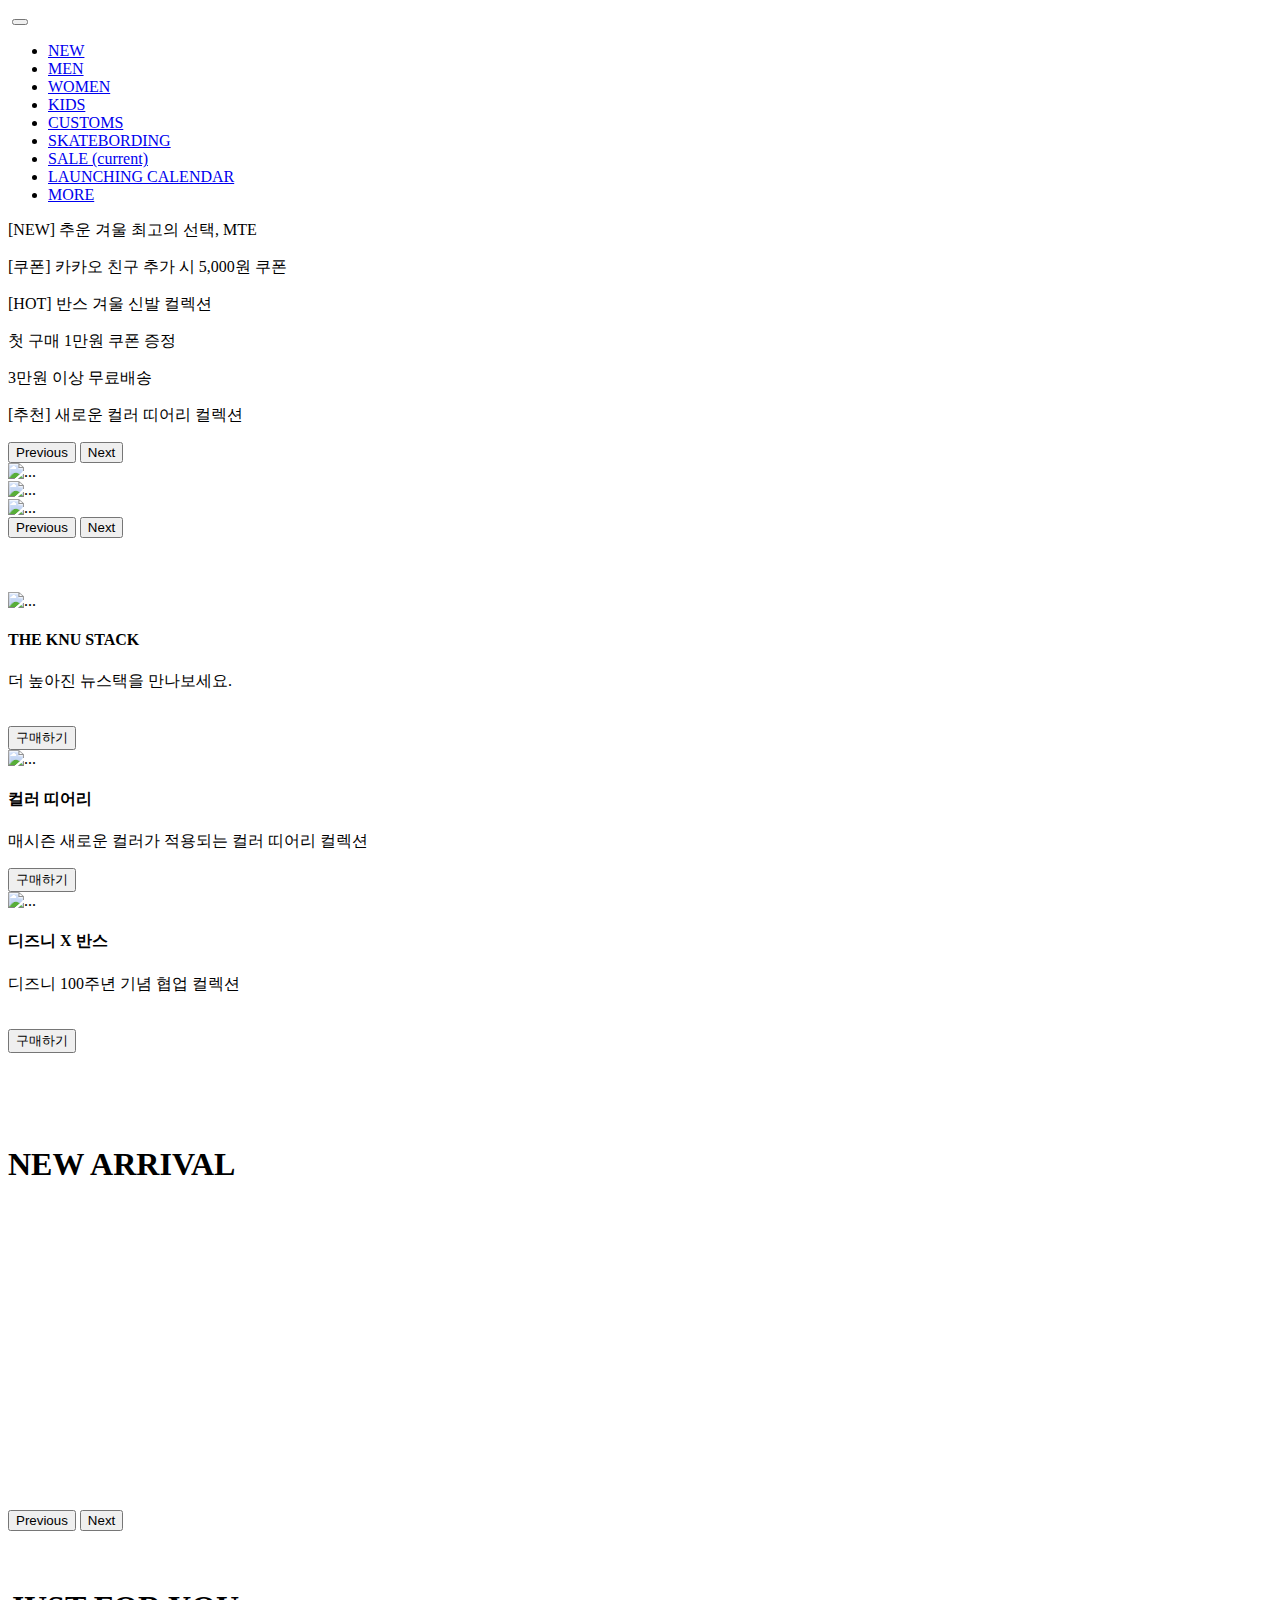
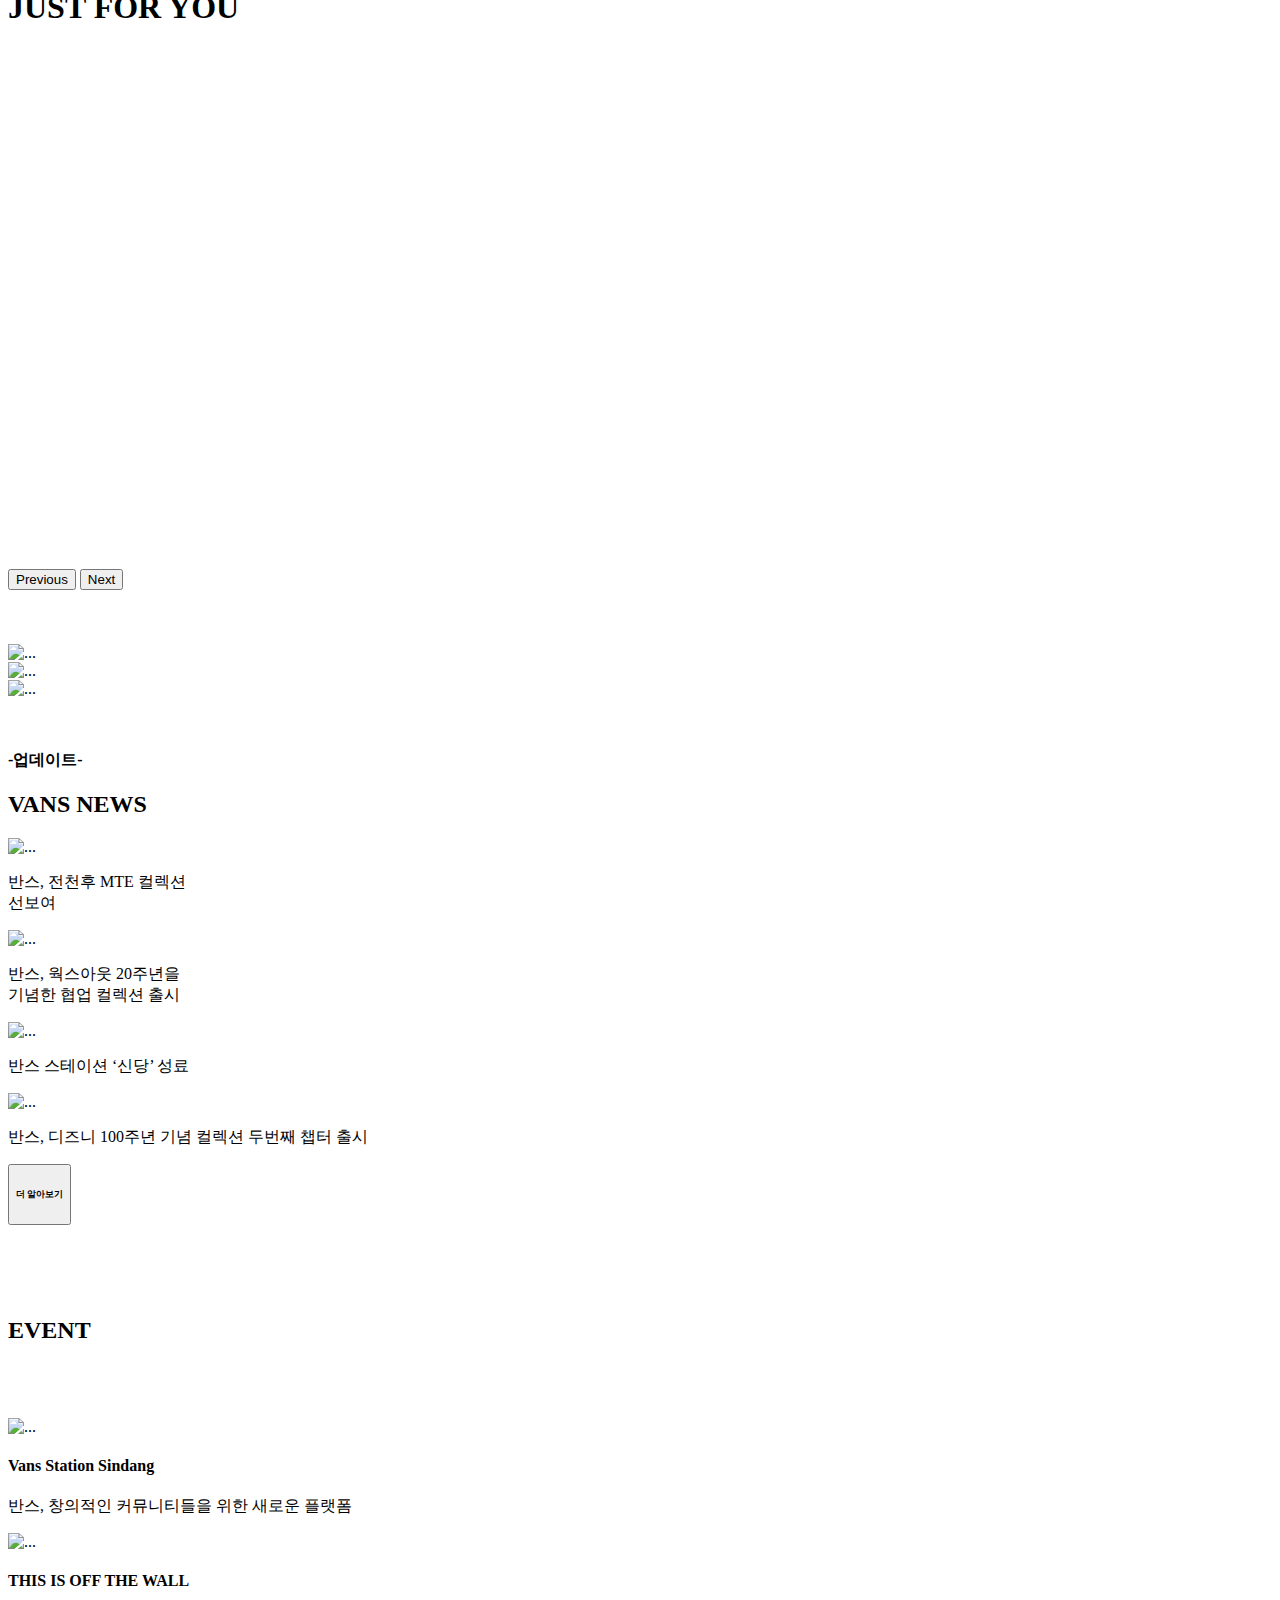
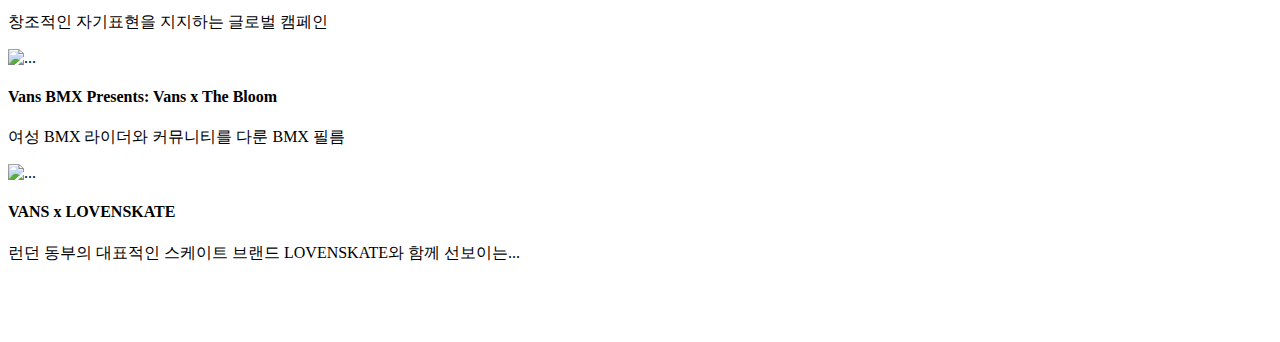
==== index.html @ dd09a30f "Add files via upload" ====
<!doctype html>
<html lang="en">

<head>
    <meta charset="utf-8">
    <meta name="viewport" content="width=device-width, initial-scale=1, shrink-to-fit=no">
    <link rel="stylesheet" href="https://cdn.jsdelivr.net/npm/bootstrap@4.6.2/dist/css/bootstrap.min.css"
        integrity="sha384-xOolHFLEh07PJGoPkLv1IbcEPTNtaed2xpHsD9ESMhqIYd0nLMwNLD69Npy4HI+N" crossorigin="anonymous">
    <link rel="stylesheet" href="css/main-style.css">
    <title>VANS</title>
    <link rel="website icon" type="png" href="imges/ml.png">
</head>

<body>
    <div class="container-fluid">
        <div class="row">

            <div class="container">
                <div class="row">
                    <nav class="navbar navbar-expand-lg navbar-light bg-light">
                        <a class="navbar-brand" href="main.html"><img src="imges/l1.svg" alt="" class="logo"></a>
                        <button class="navbar-toggler" type="button" data-toggle="collapse"
                            data-target="#navbarSupportedContent" aria-controls="navbarSupportedContent"
                            aria-expanded="false" aria-label="Toggle navigation">
                            <span class="navbar-toggler-icon"></span>
                        </button>

                        <div class="collapse navbar-collapse nav" id="navbarSupportedContent">
                            <ul class="navbar-nav mr-auto">
                                <li class="nav-item">
                                    <a class="nav-link" href="new.html">NEW </a>
                                </li>
                                <li class="nav-item">
                                    <a class="nav-link" href="men.html">MEN </a>
                                </li>
                                <li class="nav-item">
                                    <a class="nav-link" href="women.html">WOMEN </a>
                                </li>
                                <li class="nav-item">
                                    <a class="nav-link" href="kids.html">KIDS </a>
                                </li>
                                <li class="nav-item">
                                    <a class="nav-link" href="custom.html">CUSTOMS </a>
                                </li>
                                <li class="nav-item">
                                    <a class="nav-link" href="https://www.vans.co.kr/SKATE">SKATEBORDING </a>
                                </li>
                                <li class="nav-item active">
                                    <a class="nav-link" href="https://www.vans.co.kr/category/sale">SALE <span
                                            class="sr-only">(current)</span></a>
                                </li>
                                <li class="nav-item">
                                    <a class="nav-link" href="https://www.vans.co.kr/launchingcalendar">LAUNCHING
                                        CALENDAR
                                    </a>
                                </li>
                                <li class="nav-item">
                                    <a class="nav-link" href="#">MORE</a>
                                </li>
                            </ul>
                        </div>
                    </nav>
                </div>
            </div>

            <div class="container-fluid top-slide">
                <div class="row">
                    <div id="carouselExampleFade01" class="carousel slide carousel" data-ride="carousel">
                        <div class="carousel-inner top-slide">
                            <div class="carousel-item active">
                                <p>[NEW] 추운 겨울 최고의 선택, MTE</p>
                            </div>
                            <div class="carousel-item">
                                <p>[쿠폰] 카카오 친구 추가 시 5,000원 쿠폰</p>
                            </div>
                            <div class="carousel-item">
                                <p>[HOT] 반스 겨울 신발 컬렉션</p>
                            </div>
                            <div class="carousel-item">
                                <p>첫 구매 1만원 쿠폰 증정</p>
                            </div>
                            <div class="carousel-item">
                                <p>3만원 이상 무료배송</p>
                            </div>
                            <div class="carousel-item">
                                <p>[추천] 새로운 컬러 띠어리 컬렉션</p>
                            </div>
                        </div>
                        <button class="carousel-control-prev" type="button" data-target="#carouselExampleFade01"
                            data-slide="prev">
                            <span class="carousel-control-prev-icon" aria-hidden="true"></span>
                            <span class="sr-only">Previous</span>
                        </button>
                        <button class="carousel-control-next" type="button" data-target="#carouselExampleFade01"
                            data-slide="next">
                            <span class="carousel-control-next-icon" aria-hidden="true"></span>
                            <span class="sr-only">Next</span>
                        </button>
                    </div>
                </div>
            </div>

            <div class="container">
                <div class="row">
                    <div id="carouselExampleFade" class="carousel slide carousel-fade" data-ride="carousel">
                        <div class="carousel-inner">
                            <div class="carousel-item active">
                                <img src="imges/s1.jpg" class="d-block w-100"
                                    href="https://www.vans.co.kr/MTE?banner=ho23_product_mte.mte..herocarousel_1"
                                    alt="...">
                            </div>
                            <div class="carousel-item">
                                <img src="imges/s2.jpg" class="d-block w-100"
                                    href="https://www.vans.co.kr/category/slip-on?banner=ho23_product_stitch_slipon.stitch_slipon..herocarousel_2"
                                    alt="...">
                            </div>
                            <div class="carousel-item">
                                <img src="imges/s3.gif" class="d-block w-100"
                                    href="https://www.vans.co.kr/category/vans_x_rowanii?banner=ho23_product_vans_x_rowanii.vans_x_rowanii..herocarousel_3"
                                    alt="...">
                            </div>
                        </div>
                        <button class="carousel-control-prev" type="button" data-target="#carouselExampleFade"
                            data-slide="prev">
                            <span class="carousel-control-prev-icon" aria-hidden="true"></span>
                            <span class="sr-only">Previous</span>
                        </button>
                        <button class="carousel-control-next" type="button" data-target="#carouselExampleFade"
                            data-slide="next">
                            <span class="carousel-control-next-icon" aria-hidden="true"></span>
                            <span class="sr-only">Next</span>
                        </button>
                    </div>
                </div>
            </div>

            <div class="container">
                <br>
                <br>
                <br>
            </div>

            <div class="container">
                <div class="row">
                    <div class="card-deck">
                        <div class="card">
                            <img src="imges/b1.jpg" class="card-img-top" alt="...">
                            <div class="card-body">
                                <h4 class="card-title">THE KNU STACK</h4>
                                <p class="card-text">더 높아진 뉴스택을 만나보세요.</p> <br>
                                <button type="button" class="btn btn-primary btn-lg">구매하기</button>
                            </div>
                        </div>
                        <div class="card">
                            <img src="imges/b2.jpg" class="card-img-top" alt="...">
                            <div class="card-body">
                                <h4 class="card-title">컬러 띠어리</h4>
                                <p class="card-text">매시즌 새로운 컬러가 적용되는 컬러 띠어리 컬렉션
                                </p>
                                <button type="button" class="btn btn-primary btn-lg">구매하기</button>
                            </div>
                        </div>
                        <div class="card">
                            <img src="imges/b3.gif" class="card-img-top" alt="...">
                            <div class="card-body">
                                <h4 class="card-title">디즈니 X 반스</h4>
                                <p class="card-text">디즈니 100주년 기념 협업 컬렉션</p>
                                <br>
                                <button type="button" class="btn btn-primary btn-lg">구매하기</button>
                            </div>
                        </div>
                    </div>
                </div>
            </div>

            <div class="container">
                <br>
                <br>
                <br>
                <br>
            </div>

            <div class="container">
                <div class="row">
                    <div id="carouselExampleControls" class="carousel slide" data-ride="carousel">
                        <div class="carousel-inner NEW-ARRIVAL">
                            <h1>NEW ARRIVAL</h1>
                            <br>
                            <div class="carousel-item active">
                                <div class="row">
                                    <div class="col-sm-3">
                                        <img src="imges/s2-1.jpg" alt="" class="img-fluid">
                                    </div>
                                    <div class="col-sm-3">
                                        <img src="imges/s2-2.jpg" alt="" class="img-fluid">
                                    </div>
                                    <div class="col-sm-3">
                                        <img src="imges/s2-3.jpg" alt="" class="img-fluid">
                                    </div>
                                    <div class="col-sm-3">
                                        <img src="imges/s2-4.jpg" alt="" class="img-fluid">
                                    </div>
                                </div>
                            </div>
                            <div class="carousel-item">
                                <div class="row">
                                    <div class="col-sm-3">
                                        <img src="imges/s2-5.jpg" alt="" class="img-fluid">
                                    </div>
                                    <div class="col-sm-3">
                                        <img src="imges/s2-6.jpg" alt="" class="img-fluid">
                                    </div>
                                    <div class="col-sm-3">
                                        <img src="imges/s2-7.jpg" alt="" class="img-fluid">
                                    </div>
                                    <div class="col-sm-3">
                                        <img src="imges/s2-8.jpg" alt="" class="img-fluid">
                                    </div>
                                </div>
                            </div>
                            <div class="carousel-item">
                                <div class="row">
                                    <div class="col-sm-3">
                                        <img src="imges/s2-9.jpg" alt="" class="img-fluid">
                                    </div>
                                    <div class="col-sm-3">
                                        <img src="imges/s2-10.jpg" alt="" class="img-fluid">
                                    </div>
                                    <div class="col-sm-3">
                                        <img src="imges/s2-11.jpg" alt="" class="img-fluid">
                                    </div>
                                    <div class="col-sm-3">
                                        <img src="imges/s2-12.jpg" alt="" class="img-fluid">
                                    </div>
                                </div>
                            </div>
                            <div class="carousel-item">
                                <div class="row">
                                    <div class="col-sm-3">
                                        <img src="imges/s2-13.jpg" alt="" class="img-fluid">
                                    </div>
                                    <div class="col-sm-3">
                                        <img src="imges/s2-14.jpg" alt="" class="img-fluid">
                                    </div>
                                    <div class="col-sm-3">
                                        <img src="imges/s2-15.jpg" alt="" class="img-fluid">
                                    </div>
                                    <div class="col-sm-3">
                                        <img src="imges/s2-16.jpg" alt="" class="img-fluid">
                                    </div>
                                </div>
                            </div>
                        </div>
                        <button class="carousel-control-prev" type="button" data-target="#carouselExampleControls"
                            data-slide="prev">
                            <span class="carousel-control-prev-icon" aria-hidden="true"></span>
                            <span class="sr-only">Previous</span>
                        </button>
                        <button class="carousel-control-next" type="button" data-target="#carouselExampleControls"
                            data-slide="next">
                            <span class="carousel-control-next-icon" aria-hidden="true"></span>
                            <span class="sr-only">Next</span>
                        </button>
                    </div>

                    <div class="container">
                        <br>
                        <br>
                    </div>

                    <div class="container">
                        <div class="row">
                            <div id="carouselExampleControls02" class="carousel slide" data-ride="carousel">
                                <div class="carousel-inner NEW-ARRIVAL">
                                    <h1>JUST FOR YOU</h1>
                                    <br>
                                    <div class="carousel-item active">
                                        <div class="row">
                                            <div class="col-sm-3">
                                                <img src="imges/s3-1.jpg" alt="" class="img-fluid">
                                            </div>
                                            <div class="col-sm-3">
                                                <img src="imges/s3-2.jpg" alt="" class="img-fluid">
                                            </div>
                                            <div class="col-sm-3">
                                                <img src="imges/s3-3.jpg" alt="" class="img-fluid">
                                            </div>
                                            <div class="col-sm-3">
                                                <img src="imges/s3-4.jpg" alt="" class="img-fluid">
                                            </div>
                                        </div>
                                    </div>
                                    <div class="carousel-item">
                                        <div class="row">
                                            <div class="col-sm-3">
                                                <img src="imges/s3-5.jpg" alt="" class="img-fluid">
                                            </div>
                                            <div class="col-sm-3">
                                                <img src="imges/s3-6.jpg" alt="" class="img-fluid">
                                            </div>
                                            <div class="col-sm-3">
                                                <img src="imges/s3-7.jpg" alt="" class="img-fluid">
                                            </div>
                                            <div class="col-sm-3">
                                                <img src="imges/s3-8.jpg" alt="" class="img-fluid">
                                            </div>
                                        </div>
                                    </div>
                                    <div class="carousel-item">
                                        <div class="row">
                                            <div class="col-sm-3">
                                                <img src="imges/s3-9.jpg" alt="" class="img-fluid">
                                            </div>
                                            <div class="col-sm-3">
                                                <img src="imges/s3-10.jpg" alt="" class="img-fluid">
                                            </div>
                                            <div class="col-sm-3">
                                                <img src="imges/s3-11.jpg" alt="" class="img-fluid">
                                            </div>
                                            <div class="col-sm-3">
                                                <img src="imges/s3-12.jpg" alt="" class="img-fluid">
                                            </div>
                                        </div>
                                    </div>
                                    <div class="carousel-item">
                                        <div class="row">
                                            <div class="col-sm-3">
                                                <img src="imges/s3-13.jpg" alt="" class="img-fluid">
                                            </div>
                                            <div class="col-sm-3">
                                                <img src="imges/s3-14.jpg" alt="" class="img-fluid">
                                            </div>
                                            <div class="col-sm-3">
                                                <img src="imges/s3-15.jpg" alt="" class="img-fluid">
                                            </div>
                                            <div class="col-sm-3">
                                                <img src="imges/s3-16.jpg" alt="" class="img-fluid">
                                            </div>
                                        </div>
                                    </div>
                                    <div class="carousel-item">
                                        <div class="row">
                                            <div class="col-sm-3">
                                                <img src="imges/s3-13.jpg" alt="" class="img-fluid">
                                            </div>
                                            <div class="col-sm-3">
                                                <img src="imges/s3-14.jpg" alt="" class="img-fluid">
                                            </div>
                                            <div class="col-sm-3">
                                                <img src="imges/s3-15.jpg" alt="" class="img-fluid">
                                            </div>
                                            <div class="col-sm-3">
                                                <img src="imges/s3-16.jpg" alt="" class="img-fluid">
                                            </div>
                                        </div>
                                    </div>
                                    <div class="carousel-item">
                                        <div class="row">
                                            <div class="col-sm-3">
                                                <img src="imges/s3-17.jpg" alt="" class="img-fluid">
                                            </div>
                                            <div class="col-sm-3">
                                                <img src="imges/s3-18.jpg" alt="" class="img-fluid">
                                            </div>
                                            <div class="col-sm-3">
                                                <img src="imges/s3-19.jpg" alt="" class="img-fluid">
                                            </div>
                                            <div class="col-sm-3">
                                                <img src="imges/s3-20.jpg" alt="" class="img-fluid">
                                            </div>
                                        </div>
                                    </div>
                                    <div class="carousel-item">
                                        <div class="row">
                                            <div class="col-sm-3">
                                                <img src="imges/s3-21.jpg" alt="" class="img-fluid">
                                            </div>
                                            <div class="col-sm-3">
                                                <img src="imges/s3-22.jpg" alt="" class="img-fluid">
                                            </div>
                                            <div class="col-sm-3">
                                                <img src="imges/s3-23.jpg" alt="" class="img-fluid">
                                            </div>
                                            <div class="col-sm-3">
                                                <img src="imges/s3-24.jpg" alt="" class="img-fluid">
                                            </div>
                                        </div>
                                    </div>
                                </div>
                                <button class="carousel-control-prev" type="button"
                                    data-target="#carouselExampleControls02" data-slide="prev">
                                    <span class="carousel-control-prev-icon" aria-hidden="true"></span>
                                    <span class="sr-only">Previous</span>
                                </button>
                                <button class="carousel-control-next" type="button"
                                    data-target="#carouselExampleControls02" data-slide="next">
                                    <span class="carousel-control-next-icon" aria-hidden="true"></span>
                                    <span class="sr-only">Next</span>
                                </button>
                            </div>

                        </div>
                    </div>

                    <div class="container">
                        <br>
                        <br>
                        <br>
                    </div>

                    <div class="container-fluid banner2">
                        <div class="row">
                            <div class="card-deck">
                                <div class="card">
                                    <img src="imges/b4.jpg" class="card-img-top bannerimg" alt="...">
                                </div>
                                <div class="card">
                                    <img src="imges/b5.jpg" class="card-img-top bannerimg" alt="...">
                                </div>
                                <div class="card">
                                    <img src="imges/b6.jpg" class="card-img-top bannerimg" alt="...">
                                </div>
                            </div>
                        </div>
                    </div>

                    <div class="container">
                        <br>
                        <br>
                    </div>


                </div>

                <div class="container tab-news">
                    <div class="text">
                        <P><b>-업데이트-</b></P>
                        <h2>VANS NEWS</h2>
                    </div>
                    <div class="row">
                        <div class="row row-cols-1 row-cols-md-4">
                            <div class="col mb-4">
                                <div class="card">
                                    <img src="imges/n1.jpg" class="card-img-top img-fluid" alt="...">
                                    <div class="card-body">
                                        <p class="card-text">반스, 전천후 MTE 컬렉션 <br> 선보여</p>
                                    </div>
                                </div>
                            </div>
                            <div class="col mb-4">
                                <div class="card">
                                    <img src="imges/n2.jpg" class="card-img-top img-fluid" alt="...">
                                    <div class="card-body">
                                        <p class="card-text">반스, 웍스아웃 20주년을 <br>기념한 협업 컬렉션 출시</p>
                                    </div>
                                </div>
                            </div>
                            <div class="col mb-4">
                                <div class="card">
                                    <img src="imges/n3.jpg" class="card-img-top img-fluid" alt="...">
                                    <div class="card-body">
                                        <p class="card-text">반스 스테이션 ‘신당’ 성료</p>
                                        <p> </p>
                                    </div>
                                </div>
                            </div>
                            <div class="col mb-4">
                                <div class="card">
                                    <img src="imges/n4.jpg" class="card-img-top img-fluid" alt="...">
                                    <div class="card-body">
                                        <p class="card-text">반스, 디즈니 100주년 기념 컬렉션 두번째 챕터 출시</p>
                                    </div>
                                </div>
                            </div>
                        </div>
                    </div>
                    <button>
                        <h6><b>더 알아보기</b><h6>
                    </button>
                </div>

                <div class="container">
                    <br>
                    <br>
                    <br>
                    <br>
                </div>

                <div class="container-fluid w-100">
                    <div class="row check">
                        <h2><b>EVENT</b></h2>
                    </div>
                </div>
                <div class="container">
                    <br>
                    <br>
                    <br>
                </div>
                <div class="row row-cols-1 row-cols-md-2">
                    <div class="col mb-4">
                        <div class="card">
                            <img src="imges/m1.jpg" class="card-img-top" alt="...">
                            <div class="card-body2">
                                <h4 class="card-title">Vans Station Sindang</h4>
                                <p class="card-text2">반스, 창의적인 커뮤니티들을 위한 새로운 플랫폼</p>
                            </div>
                        </div>
                    </div>
                    <div class="col mb-4">
                        <div class="card">
                            <img src="imges/m2.jpg" class="card-img-top" alt="...">
                            <div class="card-body2">
                                <h4 class="card-title">THIS IS OFF THE WALL</h4>
                                <p class="card-text2">창조적인 자기표현을 지지하는 글로벌 캠페인</p>
                            </div>
                        </div>
                    </div>
                    <div class="col mb-4">
                        <div class="card">
                            <img src="imges/m3.jpg" class="card-img-top" alt="...">
                            <div class="card-body2">
                                <h4 class="card-title">Vans BMX Presents: Vans x The Bloom</h4>
                                <p class="card-text2">여성 BMX 라이더와 커뮤니티를 다룬 BMX 필름</p>
                            </div>
                        </div>
                    </div>
                    <div class="col mb-4">
                        <div class="card">
                            <img src="imges/m4.jpg" class="card-img-top" alt="...">
                            <div class="card-body2">
                                <h4 class="card-title">VANS x LOVENSKATE</h4>
                                <p class="card-text2">런던 동부의 대표적인 스케이트 브랜드 LOVENSKATE와 함께 선보이는...</p>
                            </div>
                        </div>
                    </div>
                </div>
            </div>
        </div>
    </div>

    <div class="container">
        <br>
        <br>
        <br>
    </div>

    <script src="https://cdn.jsdelivr.net/npm/jquery@3.5.1/dist/jquery.slim.min.js"
        integrity="sha384-DfXdz2htPH0lsSSs5nCTpuj/zy4C+OGpamoFVy38MVBnE+IbbVYUew+OrCXaRkfj" crossorigin="anonymous">
        </script>
    <script src="https://cdn.jsdelivr.net/npm/bootstrap@4.6.2/dist/js/bootstrap.bundle.min.js"
        integrity="sha384-Fy6S3B9q64WdZWQUiU+q4/2Lc9npb8tCaSX9FK7E8HnRr0Jz8D6OP9dO5Vg3Q9ct" crossorigin="anonymous">
        </script>


</body>

</html>
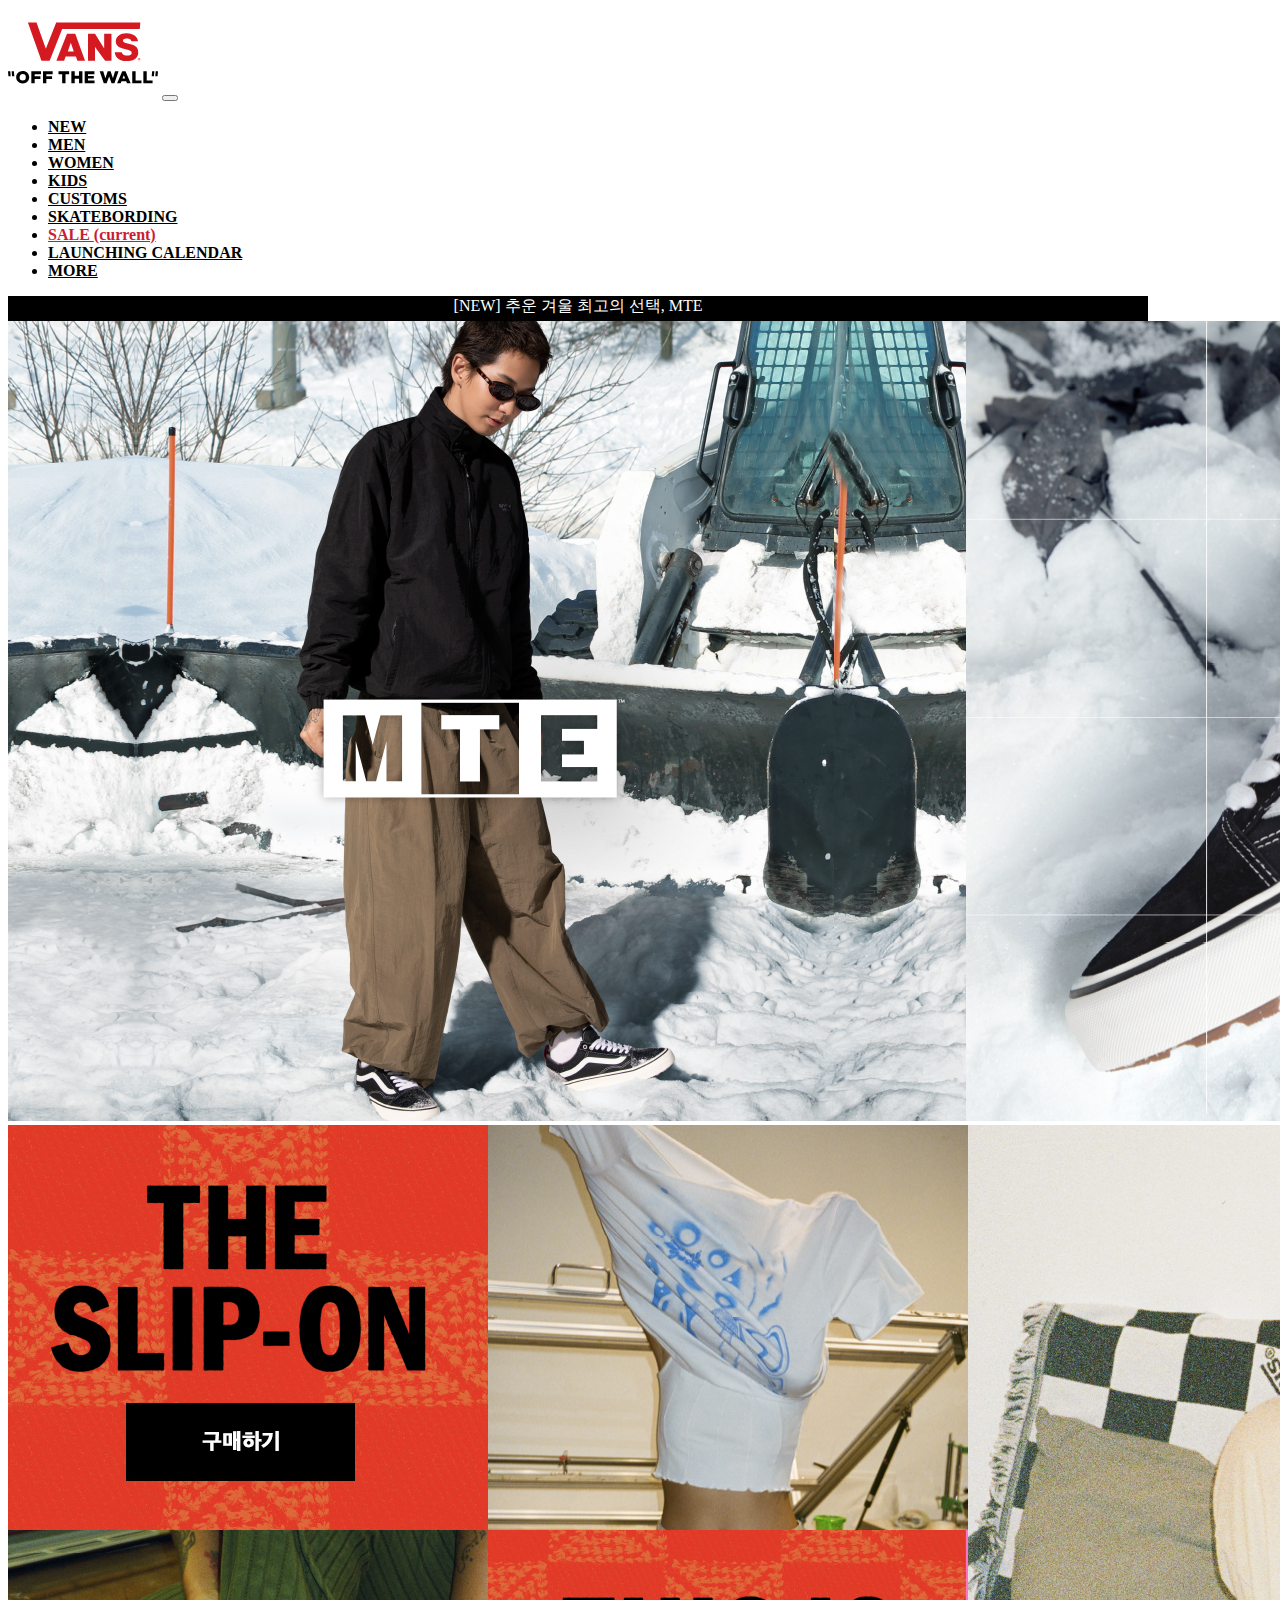
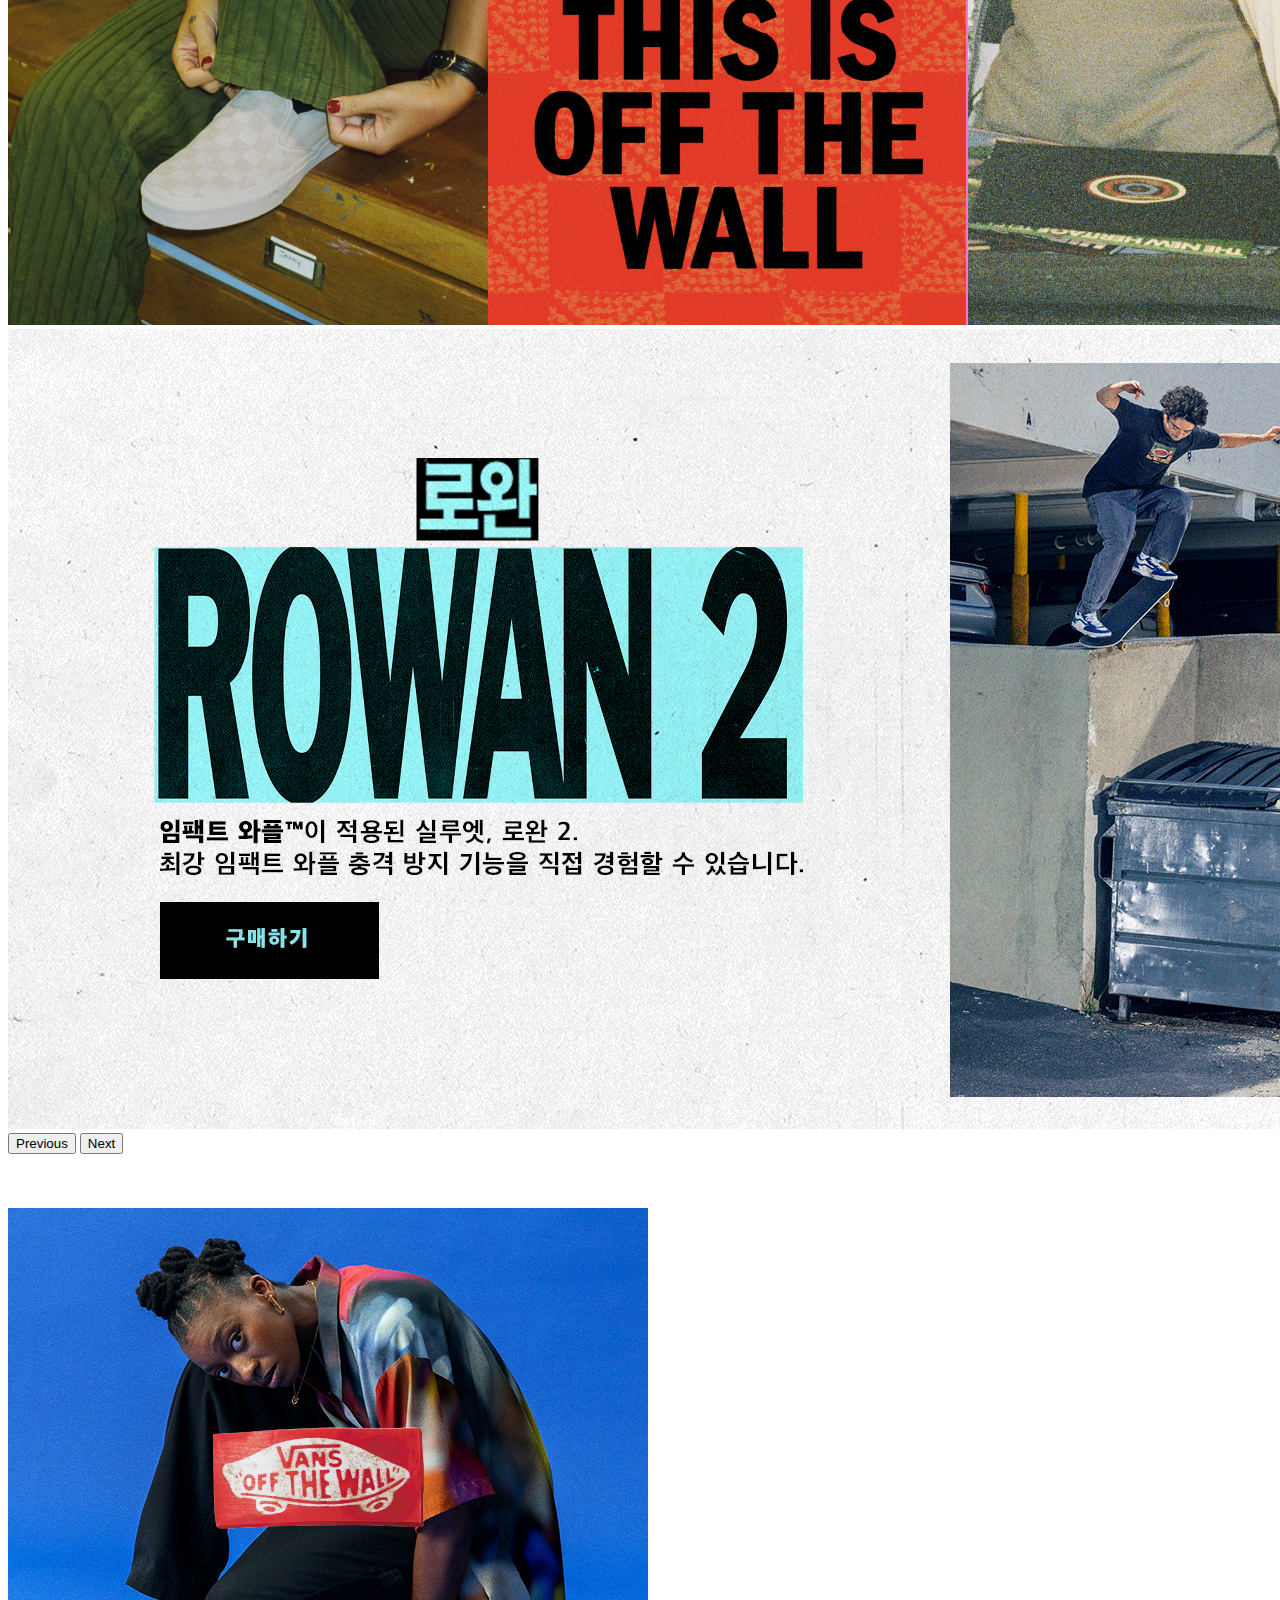
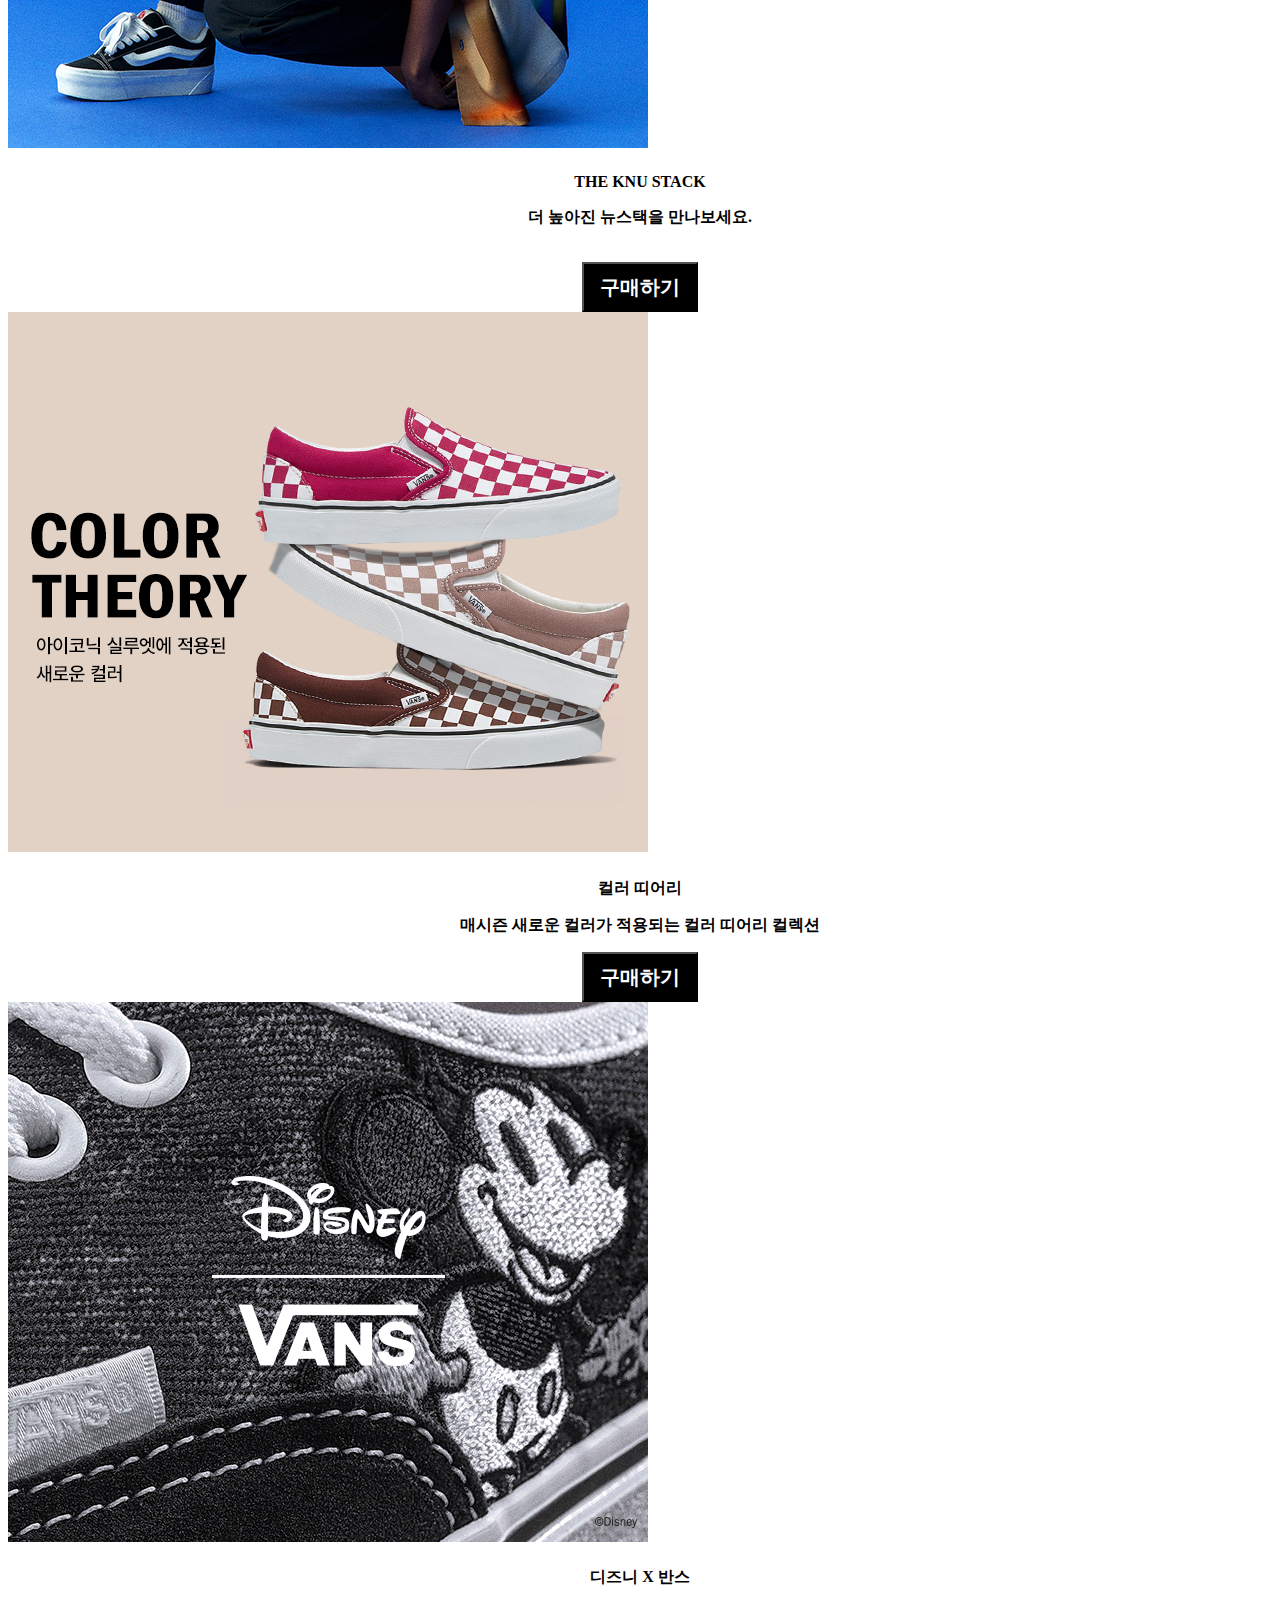
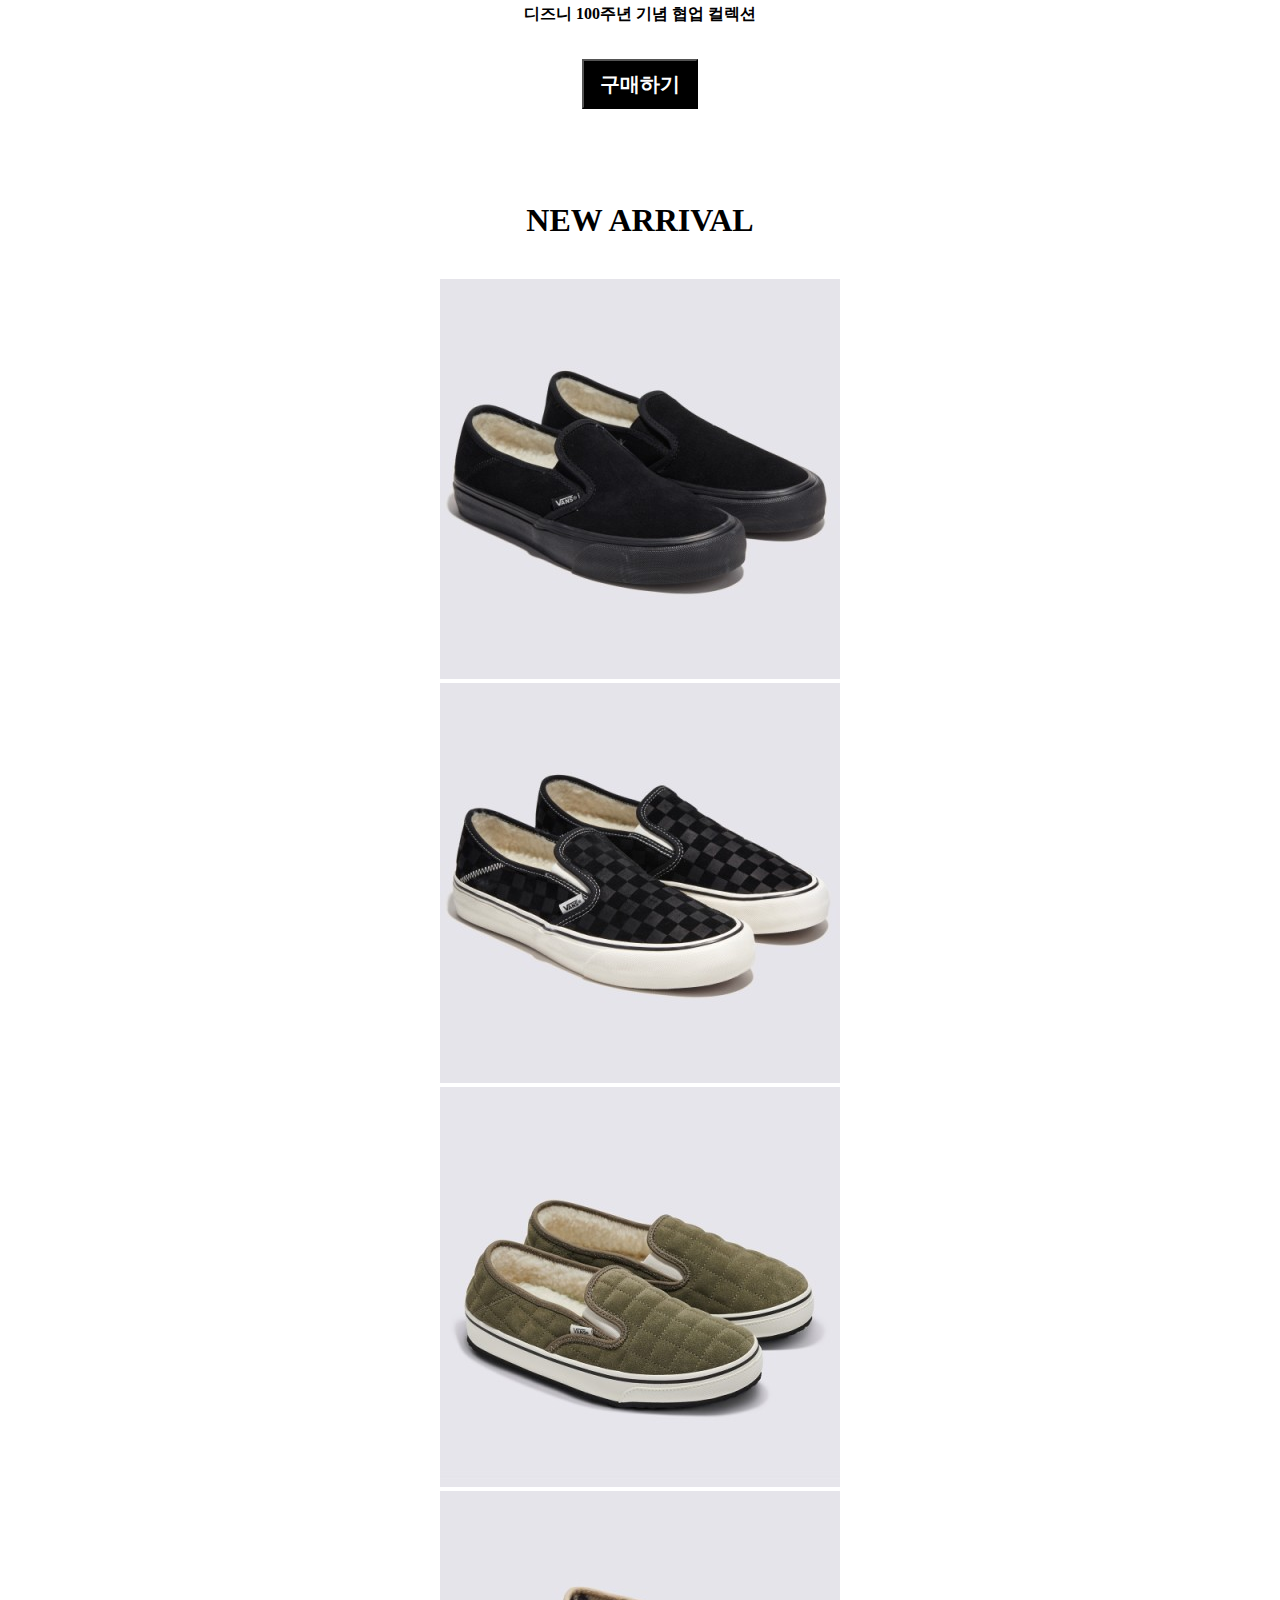
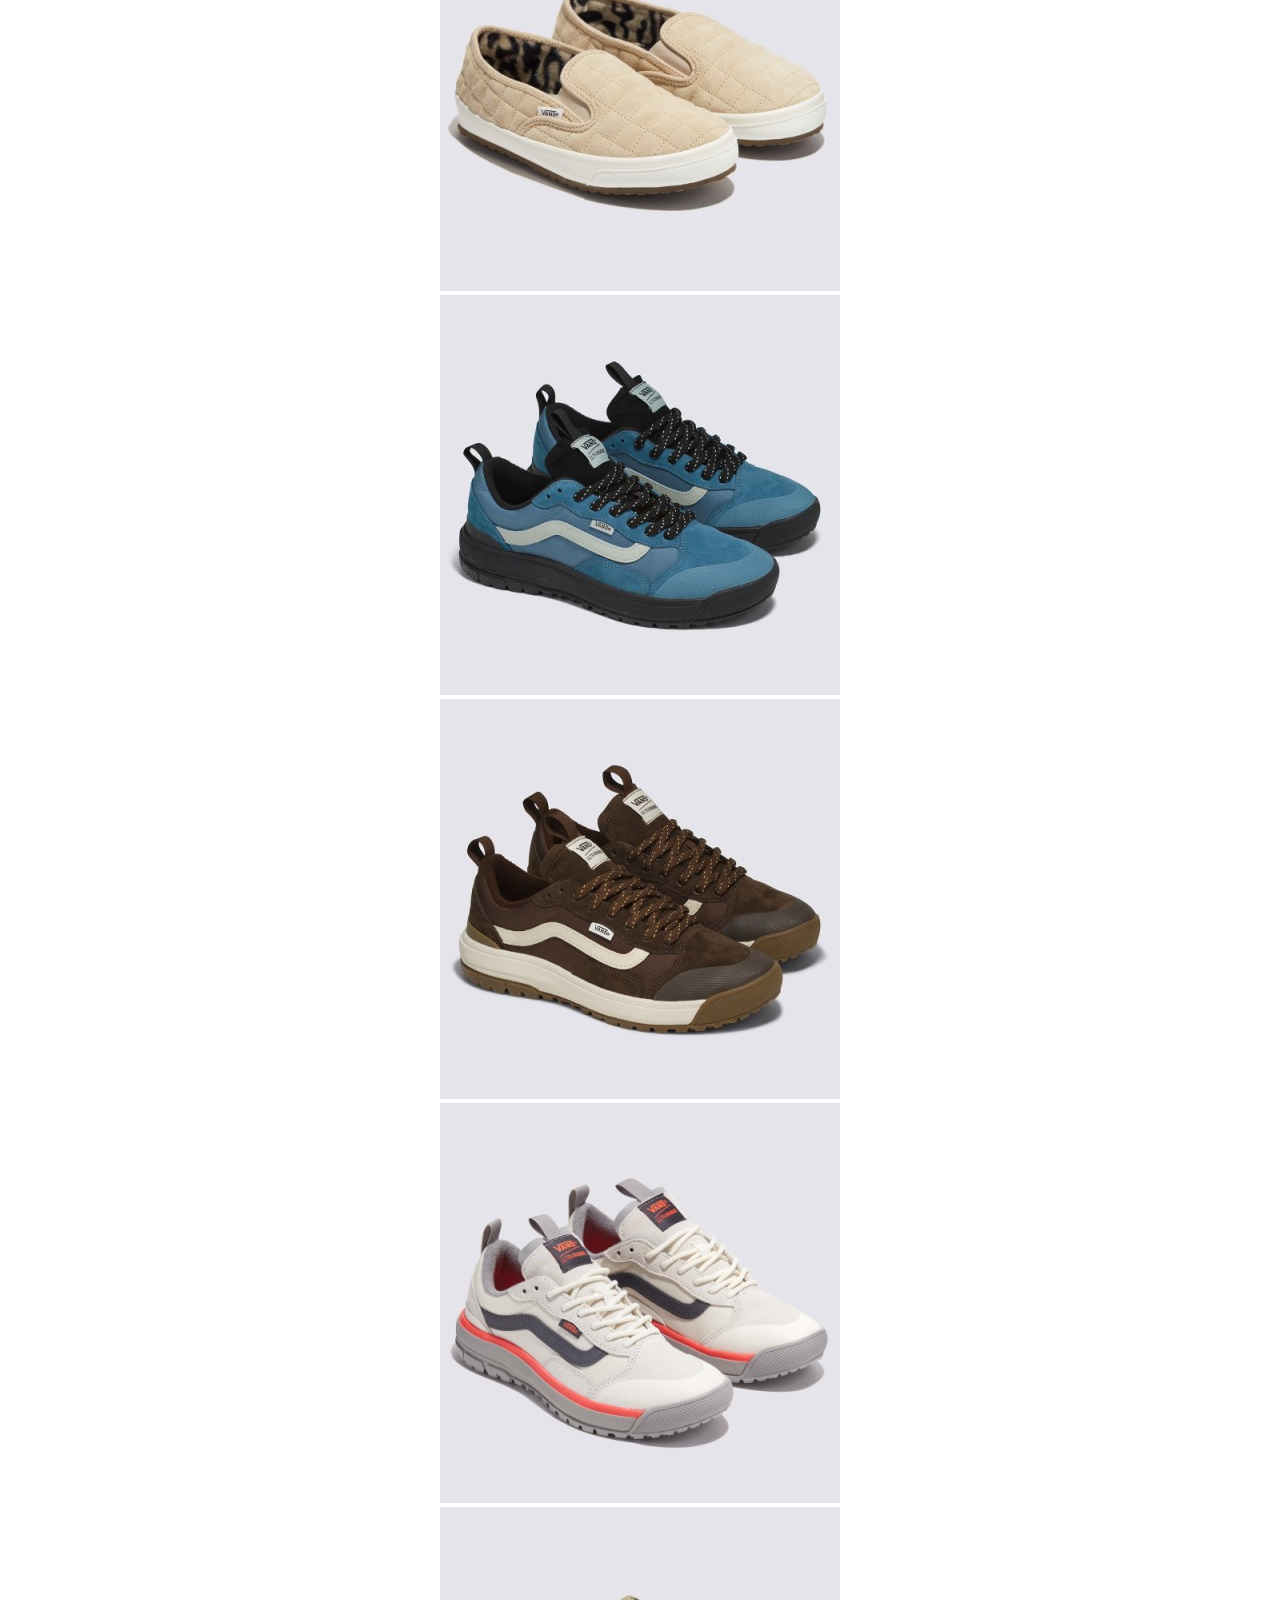
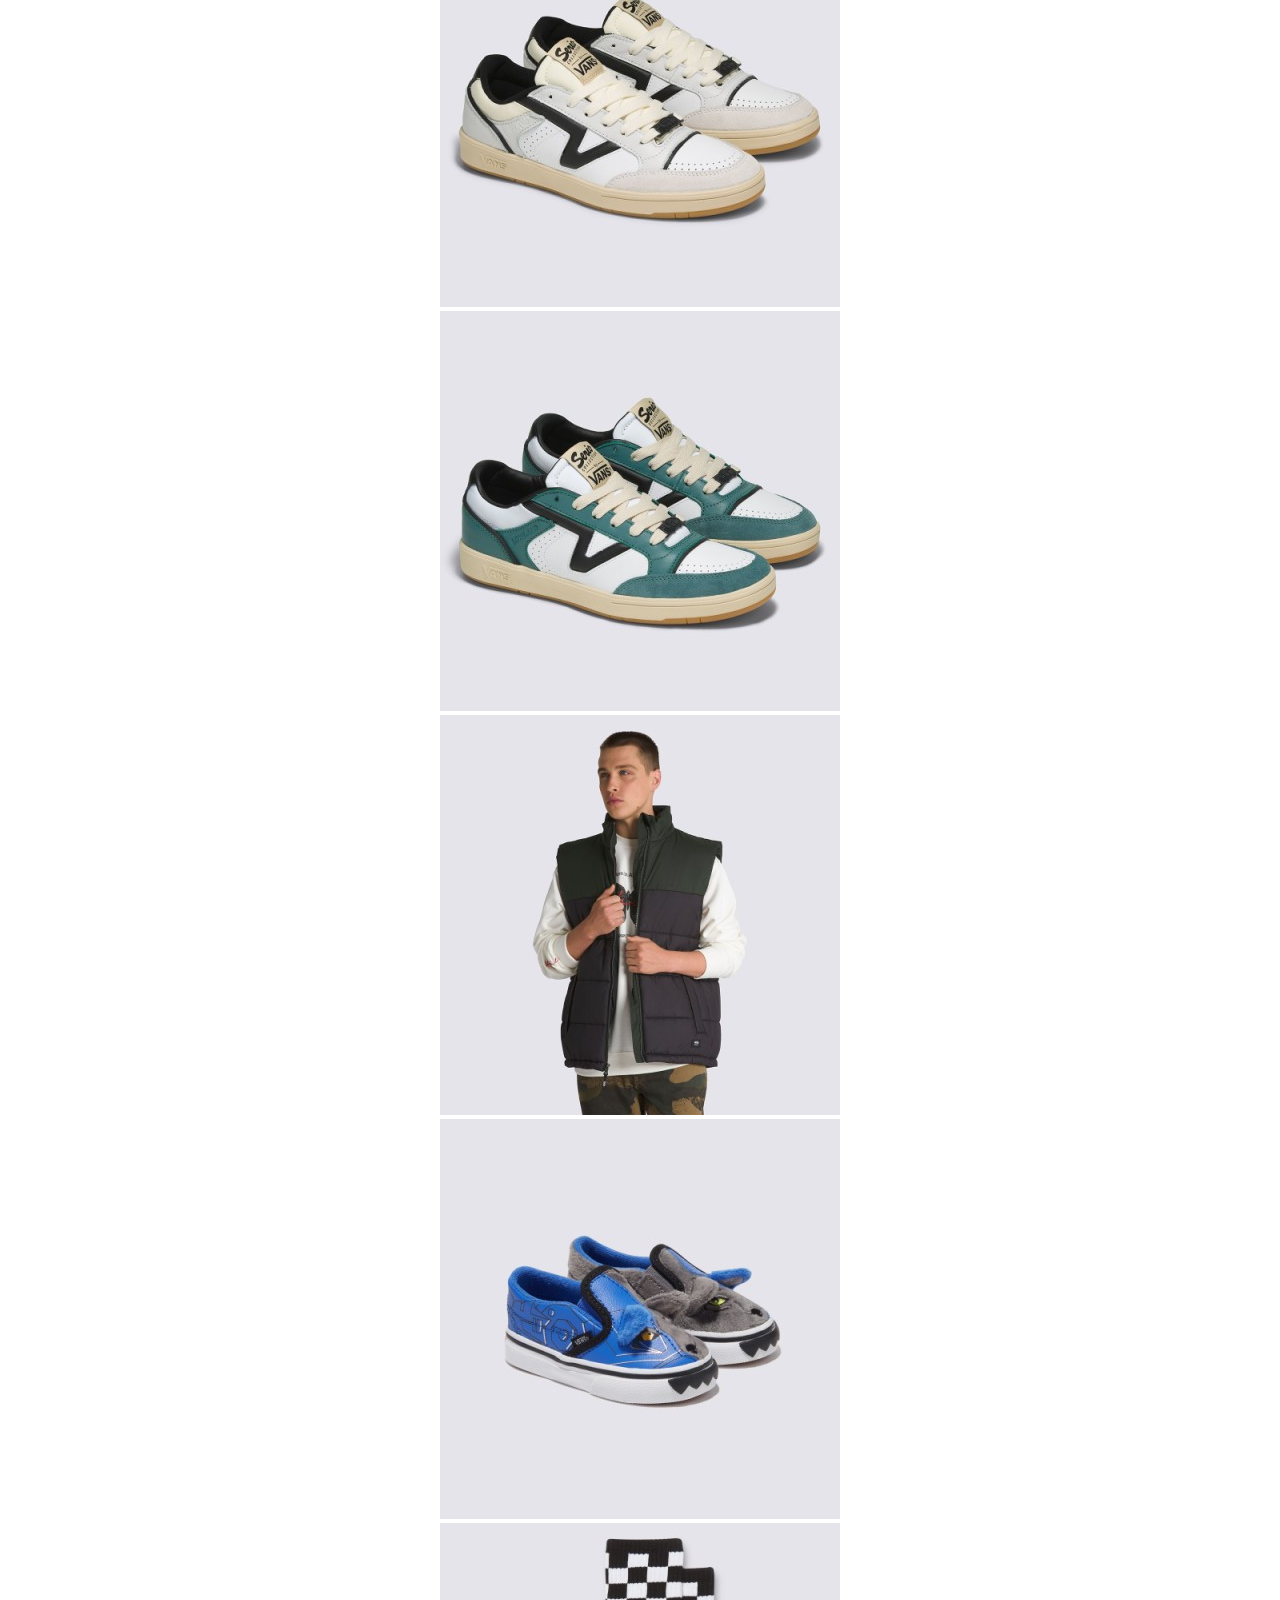
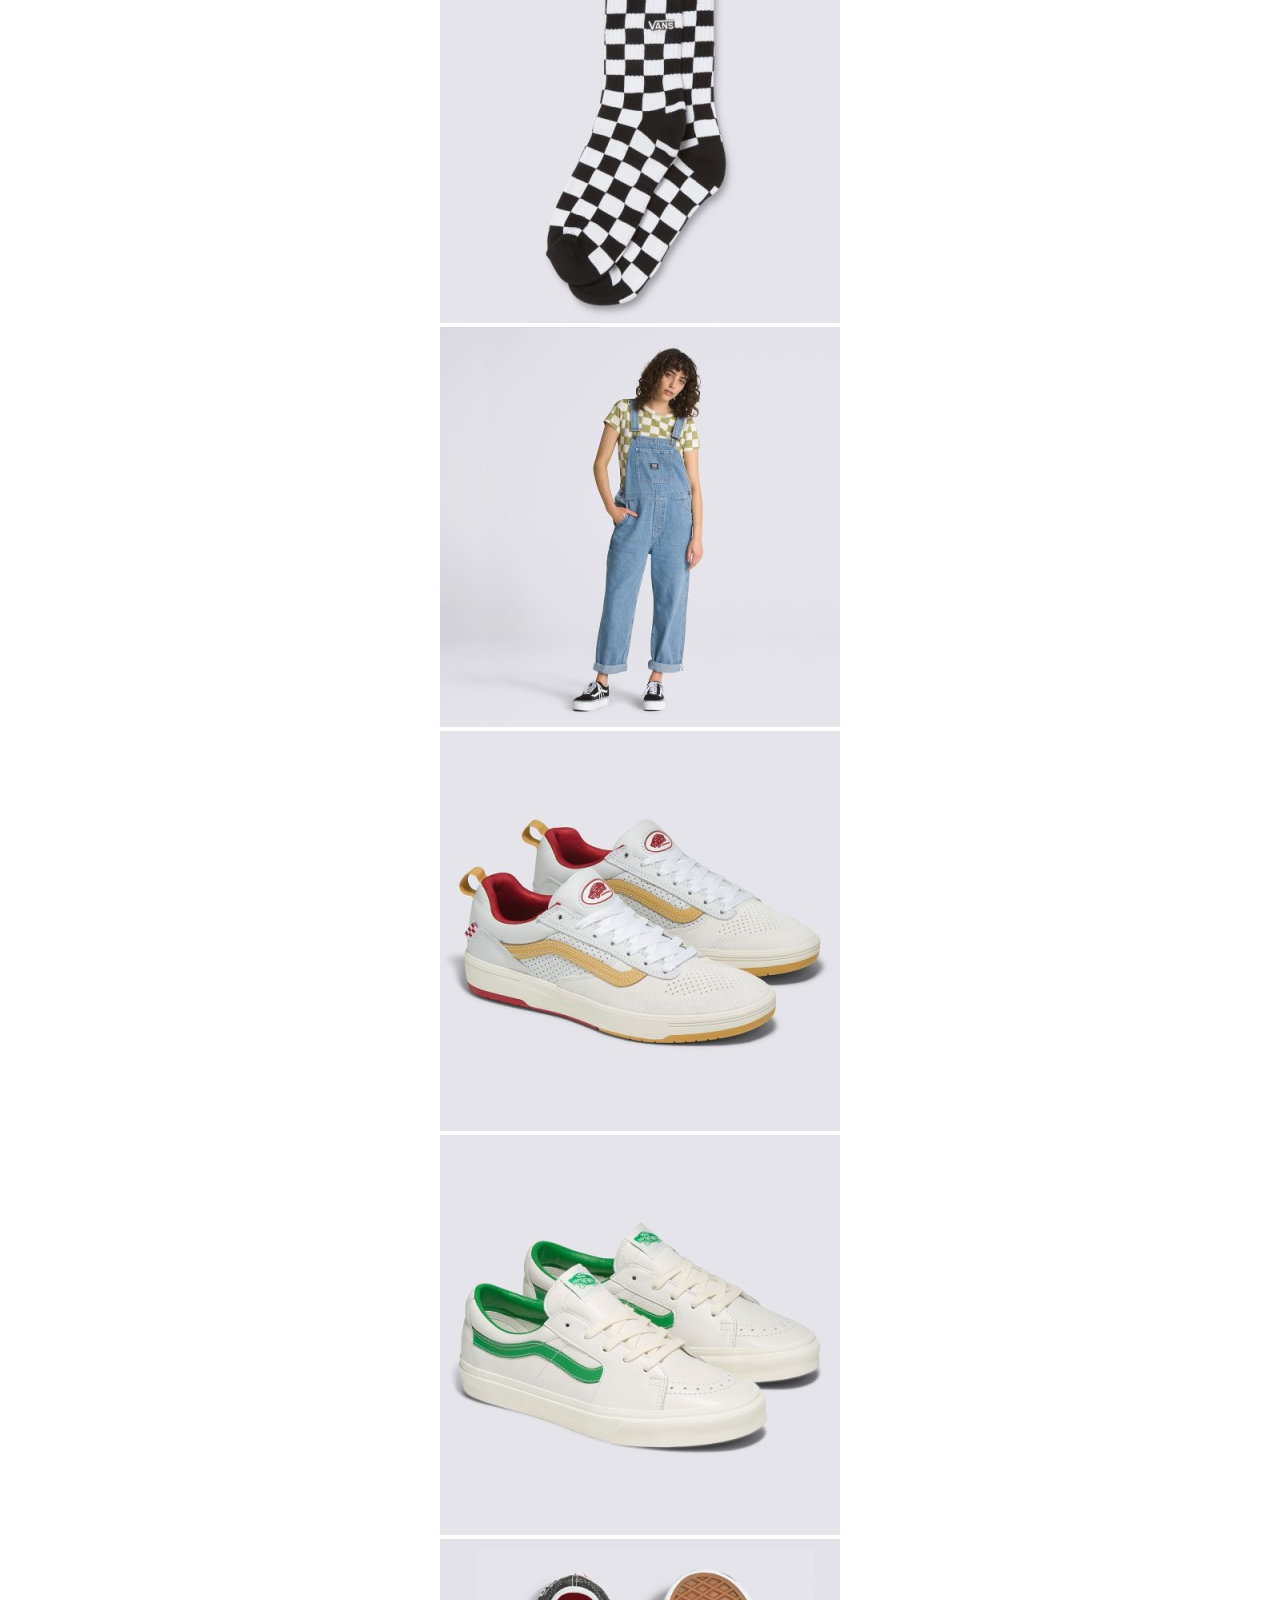
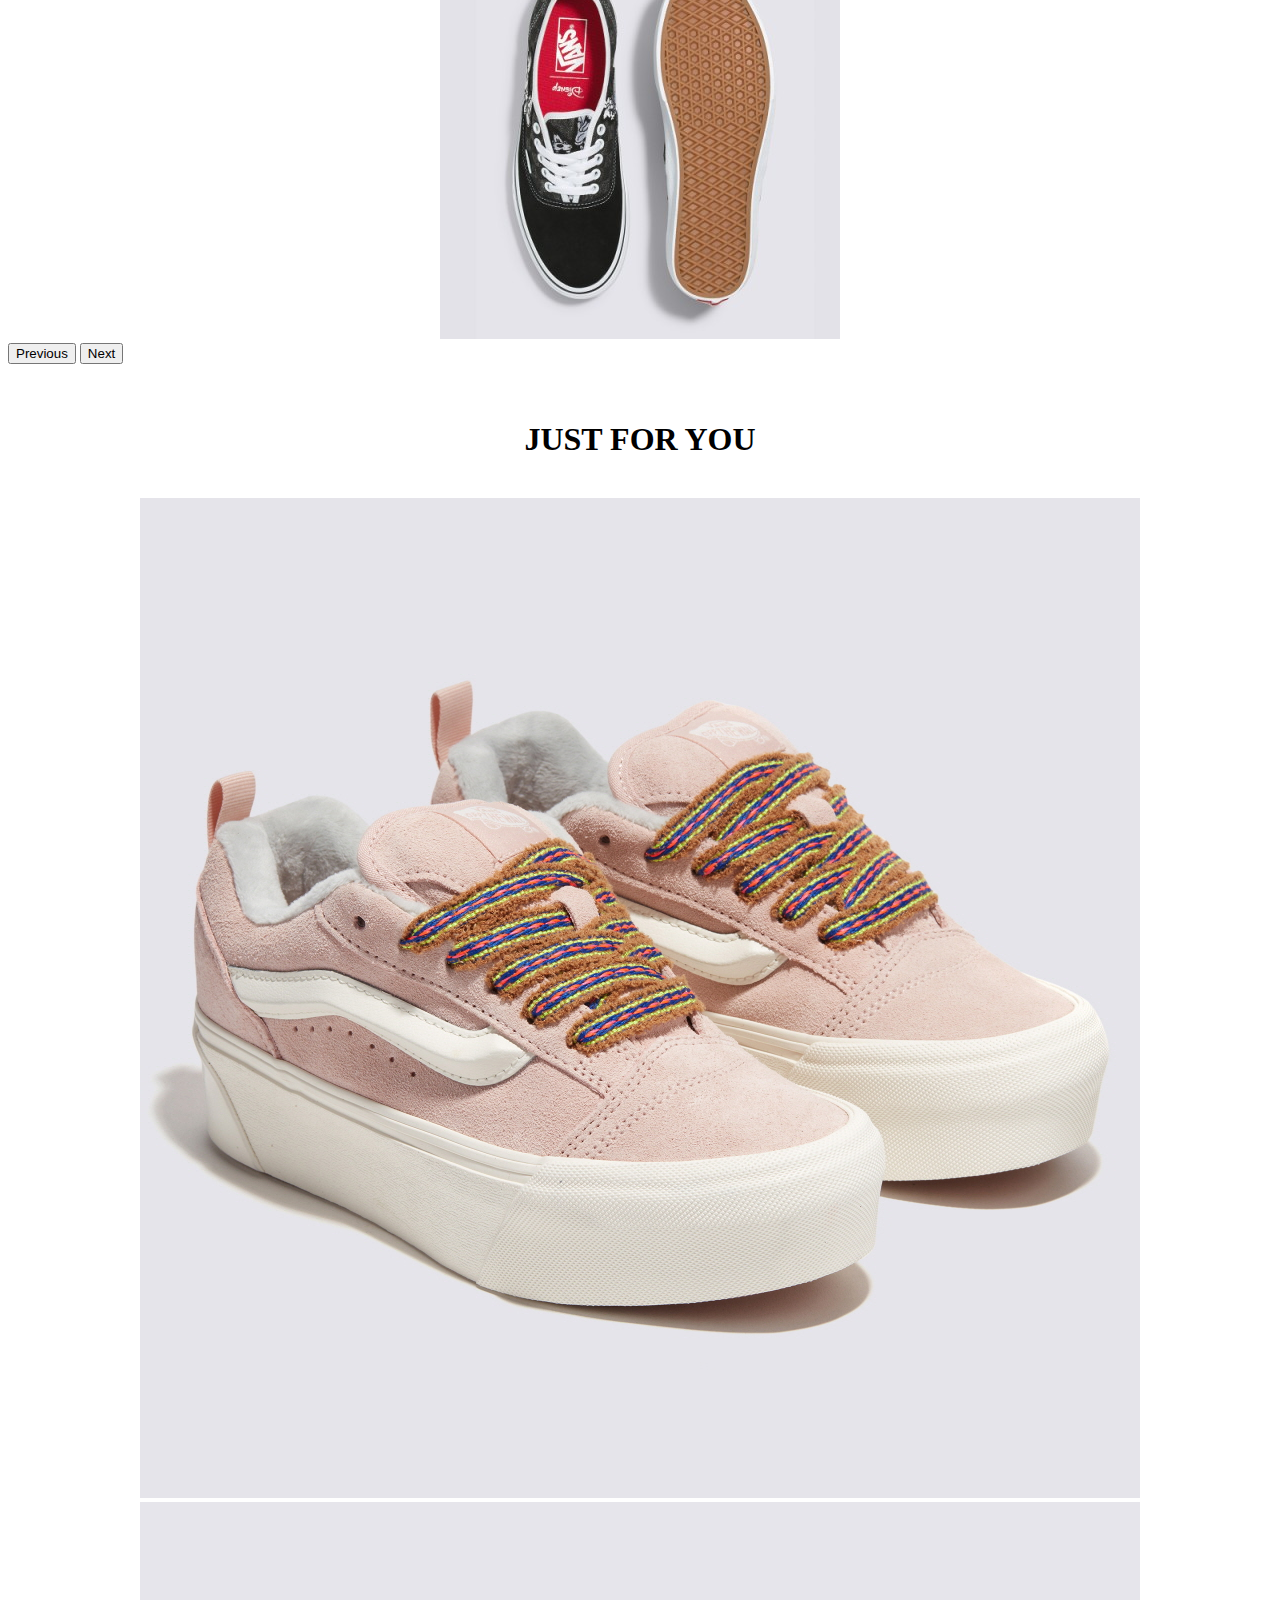
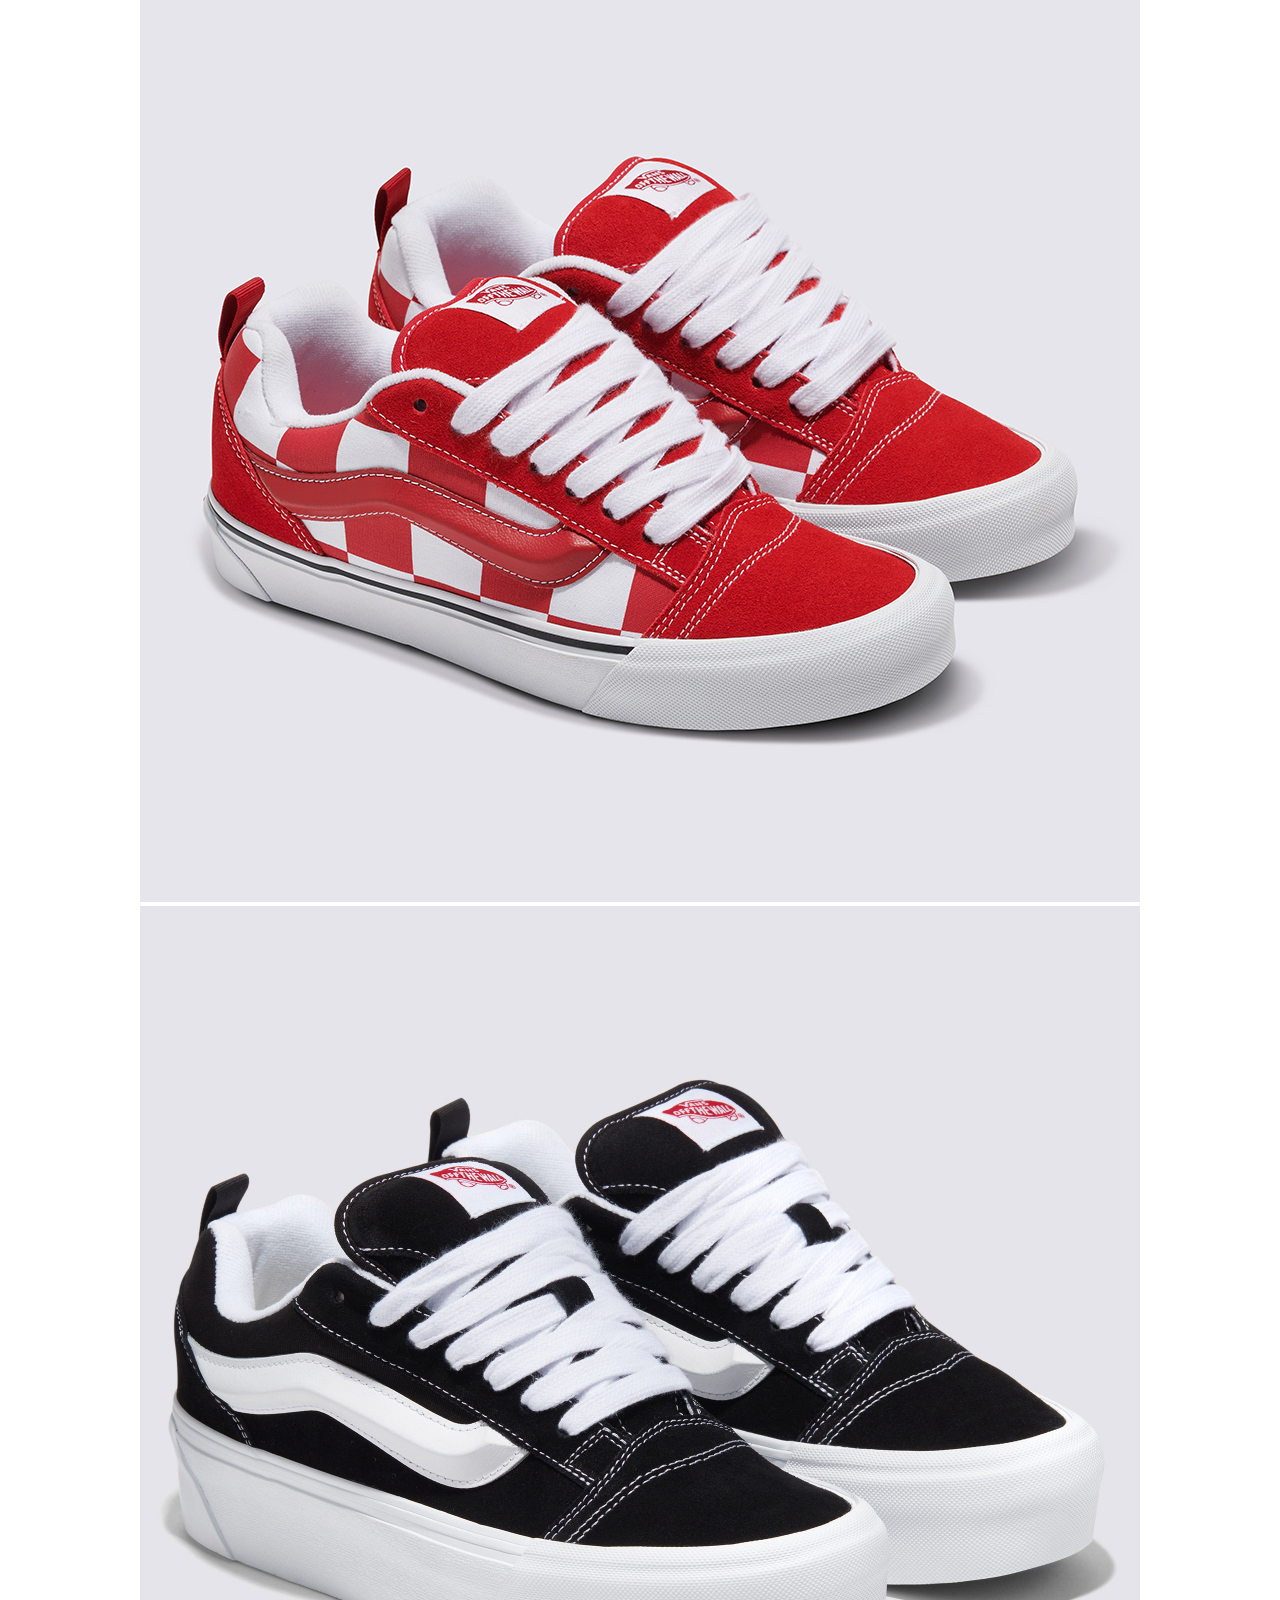
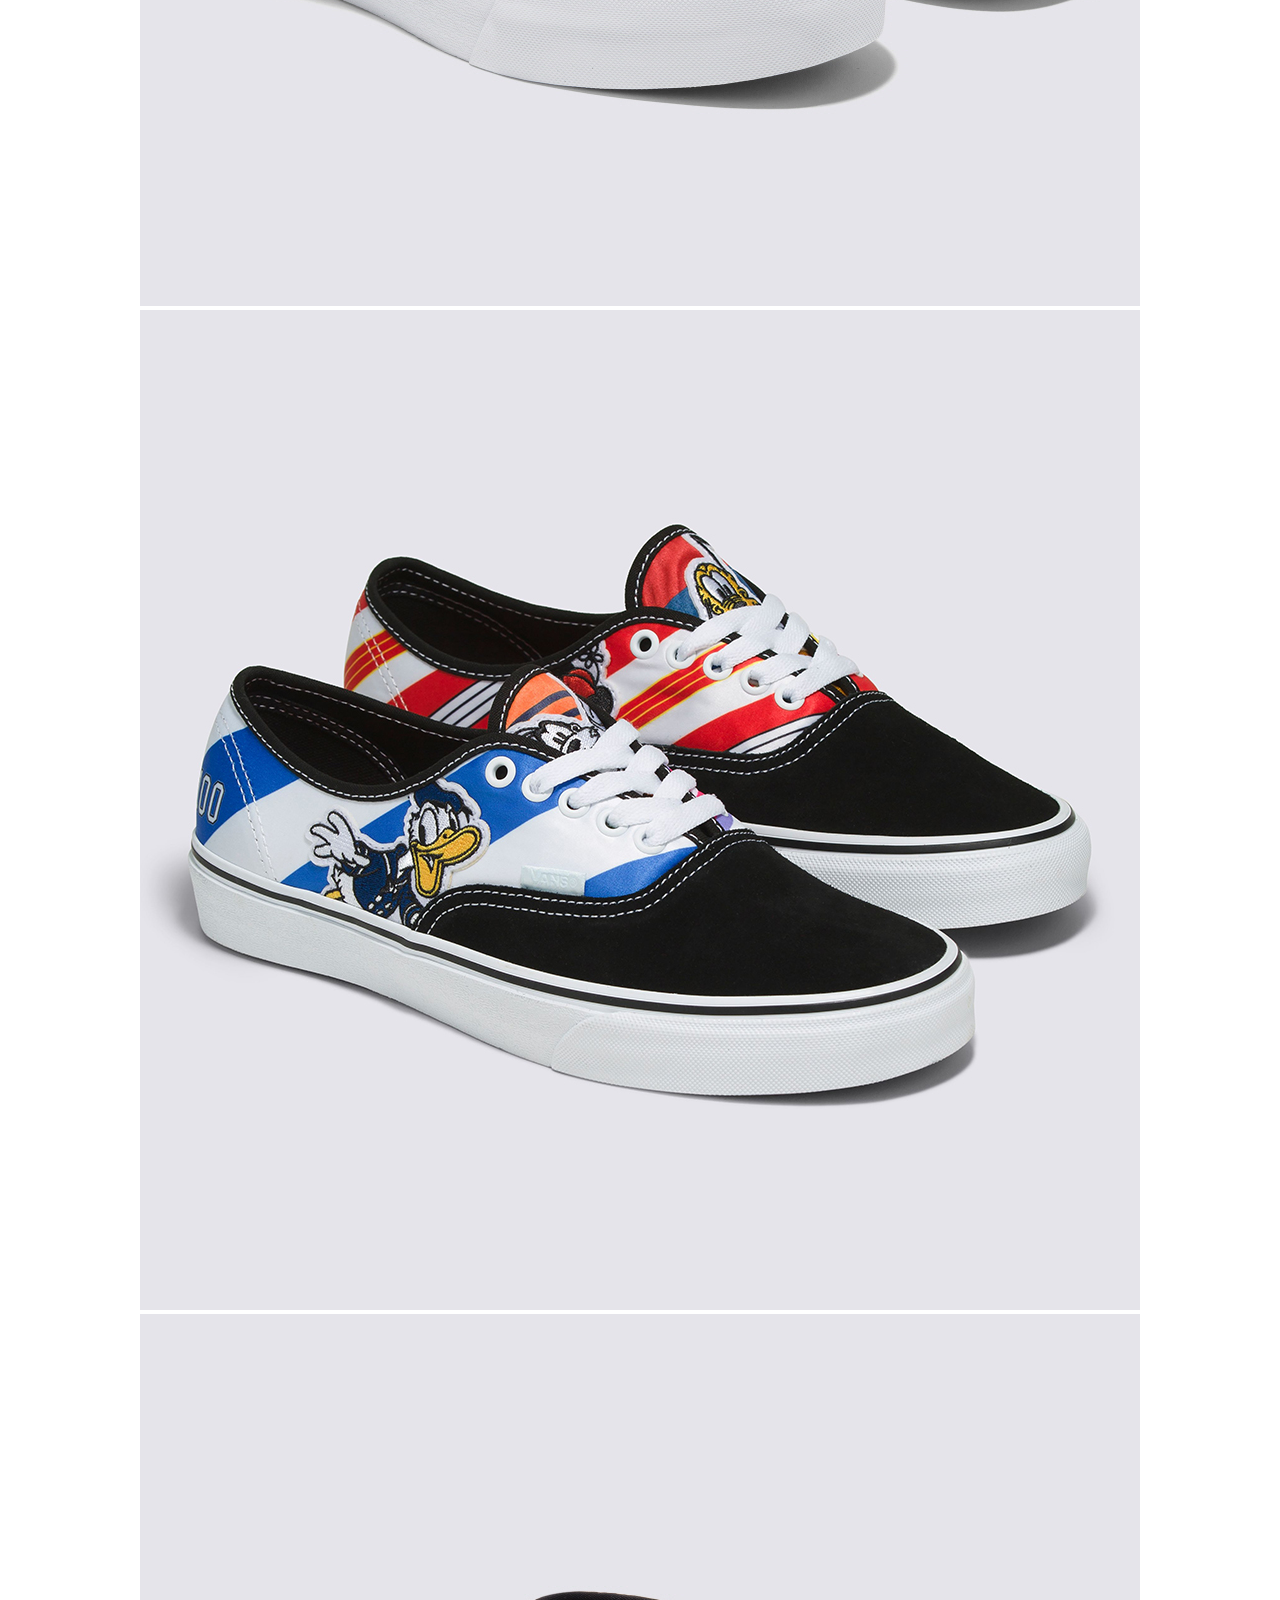
==== commit d8c92269: "Add files via upload" ====
--- a/index.html
+++ b/index.html
@@ -18,7 +18,7 @@
             <div class="container">
                 <div class="row">
                     <nav class="navbar navbar-expand-lg navbar-light bg-light">
-                        <a class="navbar-brand" href="main.html"><img src="imges/l1.svg" alt="" class="logo"></a>
+                        <a class="navbar-brand" href="index.html"><img src="imges/l1.svg" alt="" class="logo"></a>
                         <button class="navbar-toggler" type="button" data-toggle="collapse"
                             data-target="#navbarSupportedContent" aria-controls="navbarSupportedContent"
                             aria-expanded="false" aria-label="Toggle navigation">
--- a/css/main-style.css
+++ b/css/main-style.css
@@ -0,0 +1,147 @@
+@import url('https://cdn.rawgit.com/moonspam/NanumSquare/master/nanumsquare.css');
+
+.logo {
+    width: 150px;
+    height: 90px;
+}
+
+.navbar-light .navbar-nav .active>.nav-link,
+.navbar-light .navbar-nav .nav-link.active,
+.navbar-light .navbar-nav .nav-link.show,
+.navbar-light .navbar-nav .show>.nav-link {
+    padding-top: 50px;
+    font-weight: bolder;
+    color: #ca1d31;
+}
+
+.navbar-light .navbar-nav .nav-link {
+    padding-top: 50px;
+    color: black;
+    font-weight: bolder;
+}
+
+.navbar-light .navbar-nav .nav-link:hover {
+    color: #ca1d31;
+}
+
+.btn-primary {
+    color: #fff;
+    background-color: black;
+    border-color: black;
+}
+
+.btn-primary:hover {
+    transition: 0.4s;
+    color: #fff;
+    background-color: #ca1d31;
+    border-color: #ca1d31;
+}
+
+.btn-group-lg>.btn,
+.btn-lg {
+    padding: 0.5rem 1rem;
+    font-size: 1.25rem;
+    line-height: 1.5;
+    border-radius: 0;
+    font-weight: bolder;
+}
+
+.card-body {
+    text-align: center;
+    font-weight: bolder;
+}
+
+.card-img,
+.card-img-top {
+    border-top-left-radius: 0;
+    border-top-right-radius: 0;
+}
+
+.row .row-cols-1 .row-cols-md-3 {
+    width: 1432px;
+    height: 216px;
+}
+
+.bg-light {
+
+    background-color: white !important;
+}
+
+.banner2 {
+    overflow: hidden;
+    display: flex;
+    justify-content: space-between;
+}
+
+.banner2 img {
+    transition: .4s;
+}
+
+.banner2 img:hover {
+    transform: scale(1.05);
+}
+
+.NEW-ARRIVAL {
+    text-align: center;
+}
+
+.card-title {
+    margin-bottom: 0.75rem;
+    font-weight: bold;
+}
+
+.card-body2 {
+    text-align: center;
+}
+
+.card-body2:hover {
+    background-color: black;
+    color: white;
+
+    transition: 0.4s;
+}
+
+.card-text2 {
+    font-weight: bold;
+}
+
+.check {
+    text-align: center;
+    position: absolute;
+    left: 920px;
+}
+
+.tab-news {
+    text-align: center;
+}
+
+.text p {
+    color: #ca1d31;
+}
+
+.tab-news button {
+    width: 250px;
+    height: 56px;
+    background-color: black;
+    color: white;
+    border: 1px solid black;
+
+    text-align: center;
+    padding-top: 10px;
+}
+
+.tab-news button:hover {
+    background-color: #ca1d31;
+    color: white;
+    border: 1px solid #ca1d31;
+
+    transition: 0.4s;
+}
+
+.top-slide {
+    background-color: black;
+    color: white;
+    width: 1140px;
+    height: 25px;
+    text-align: center;
+}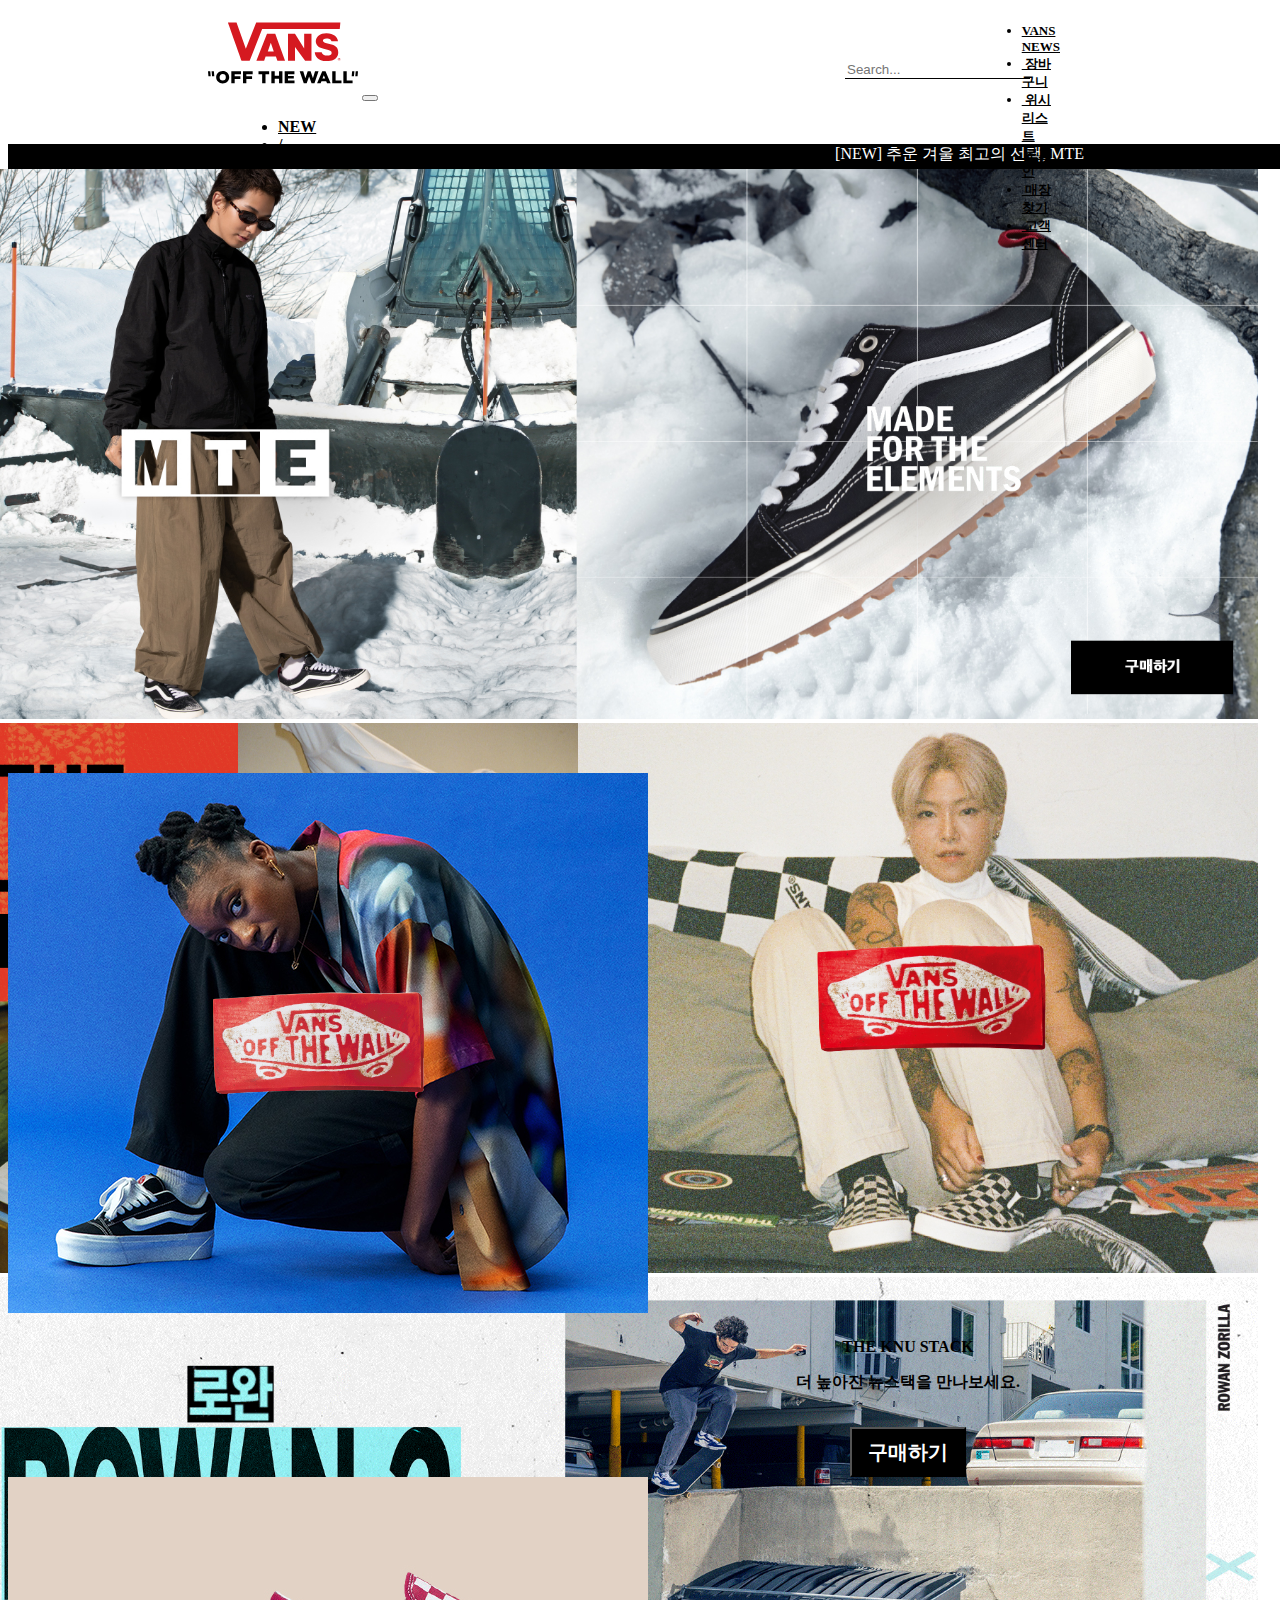
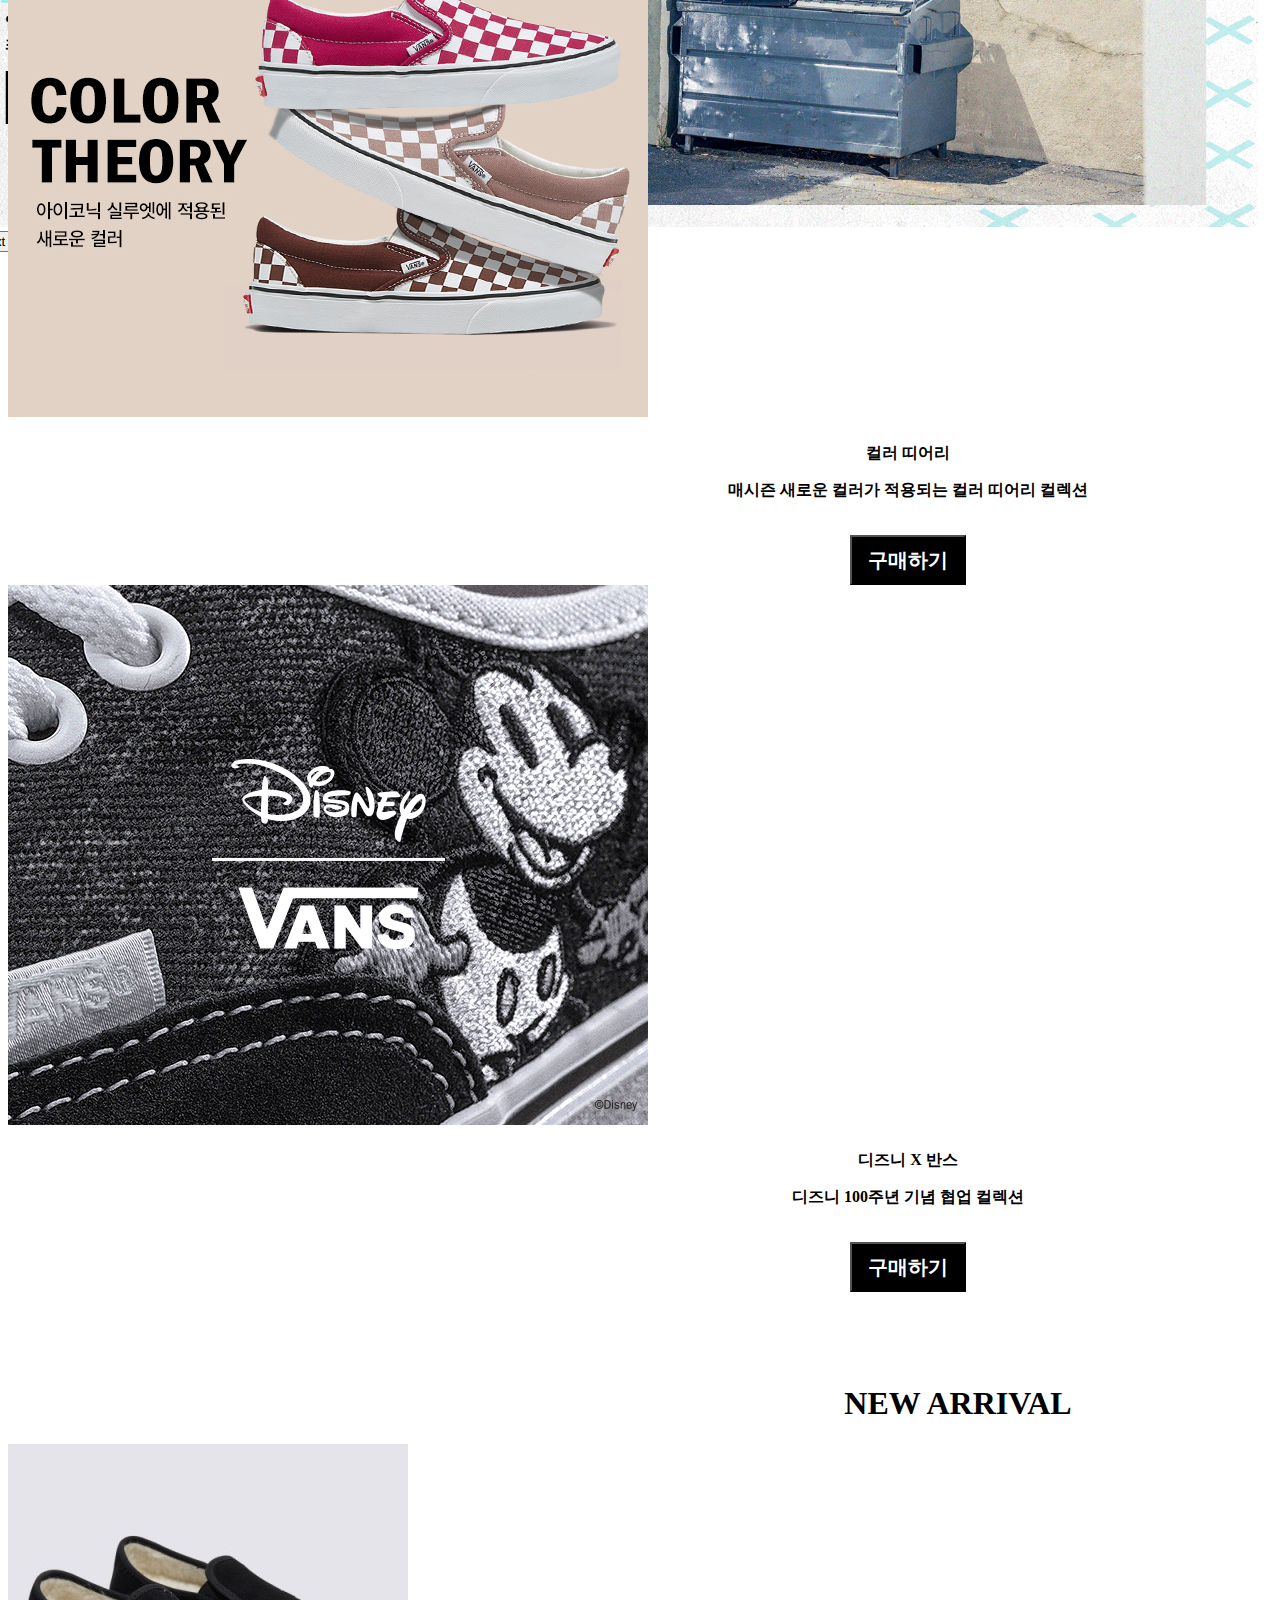
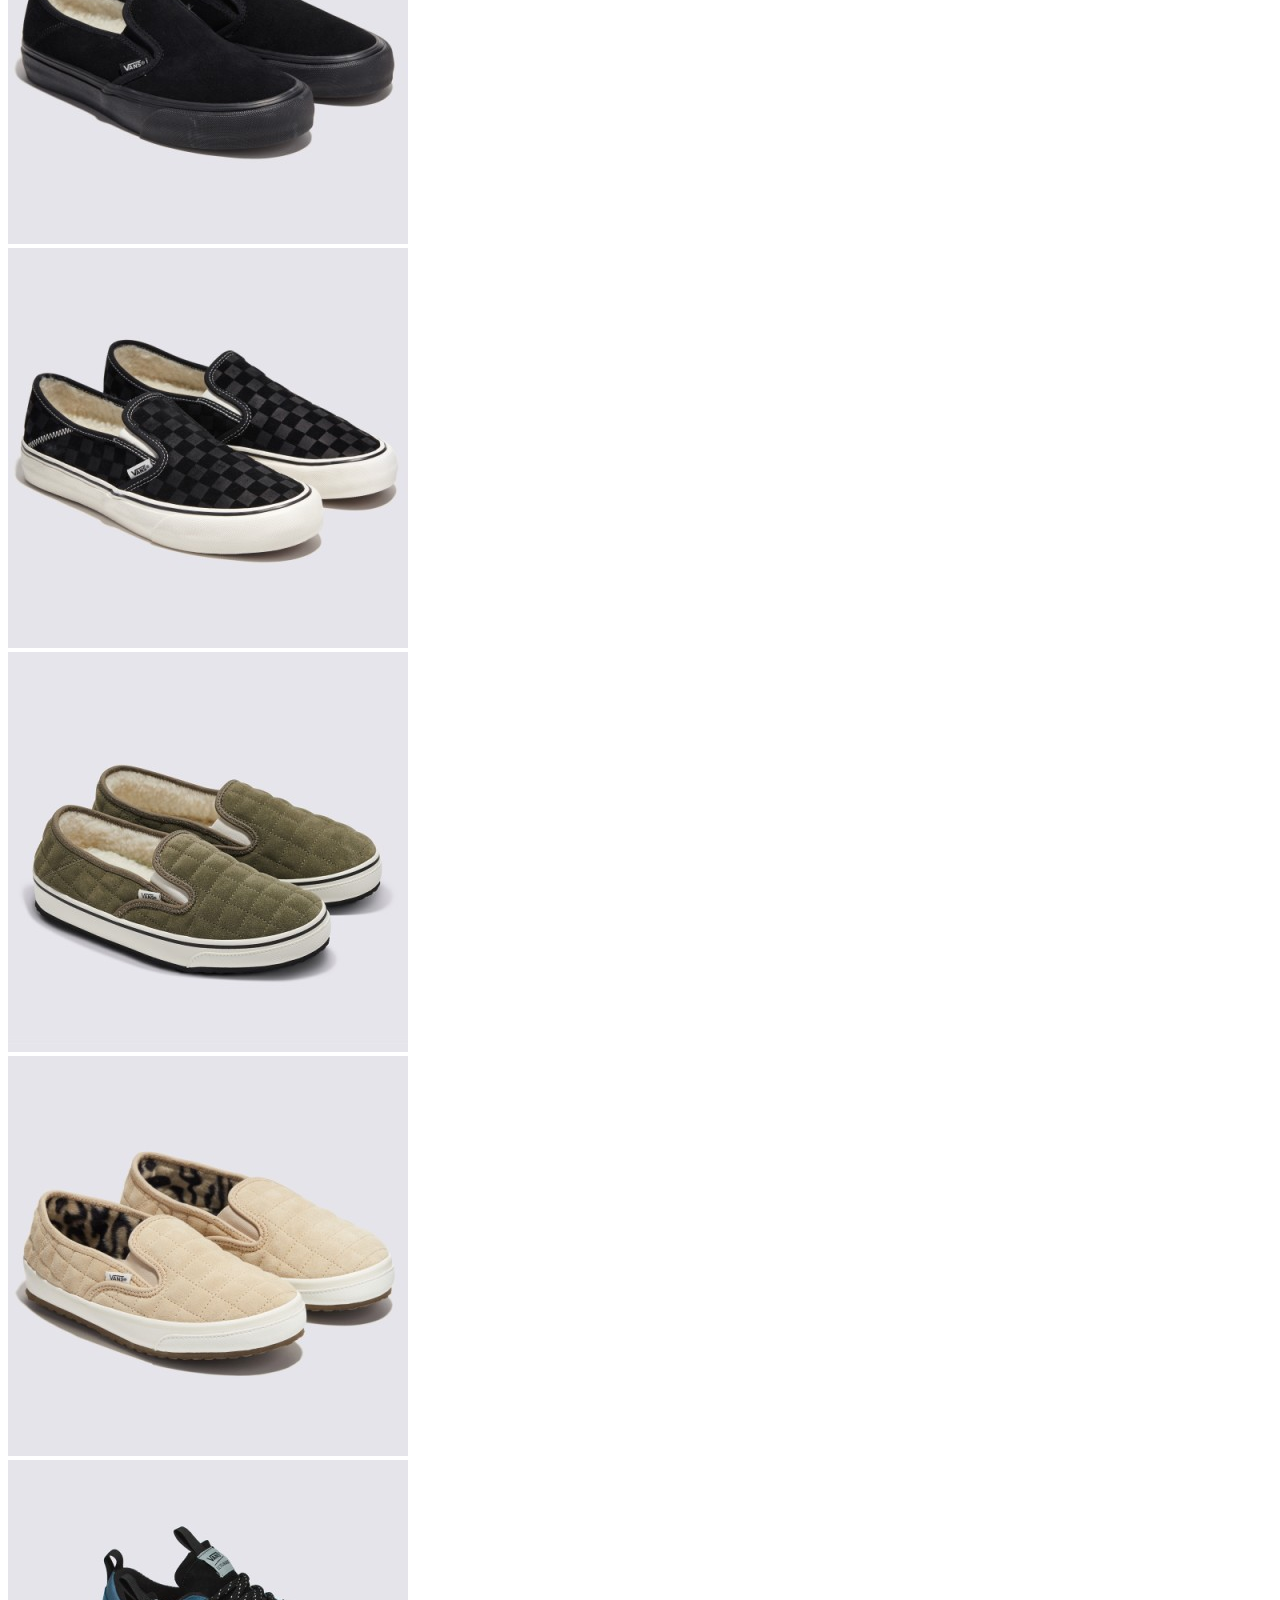
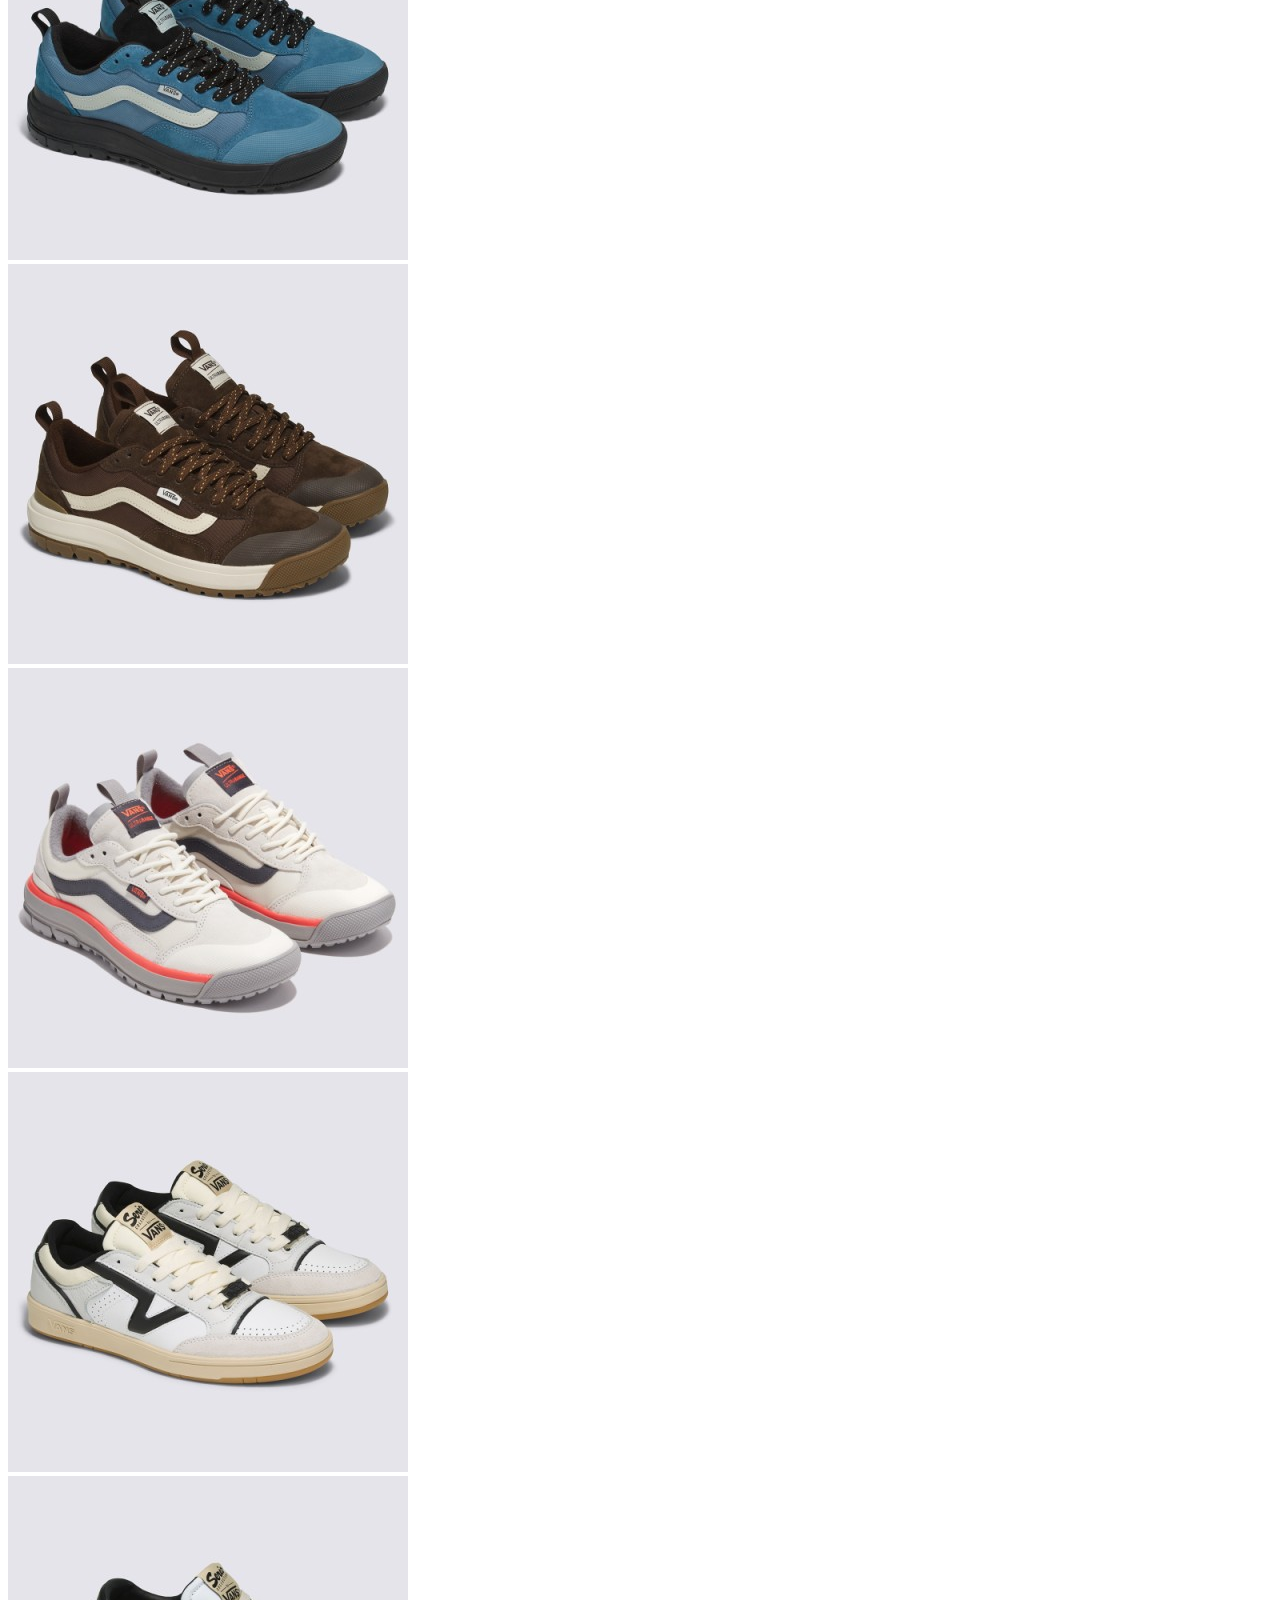
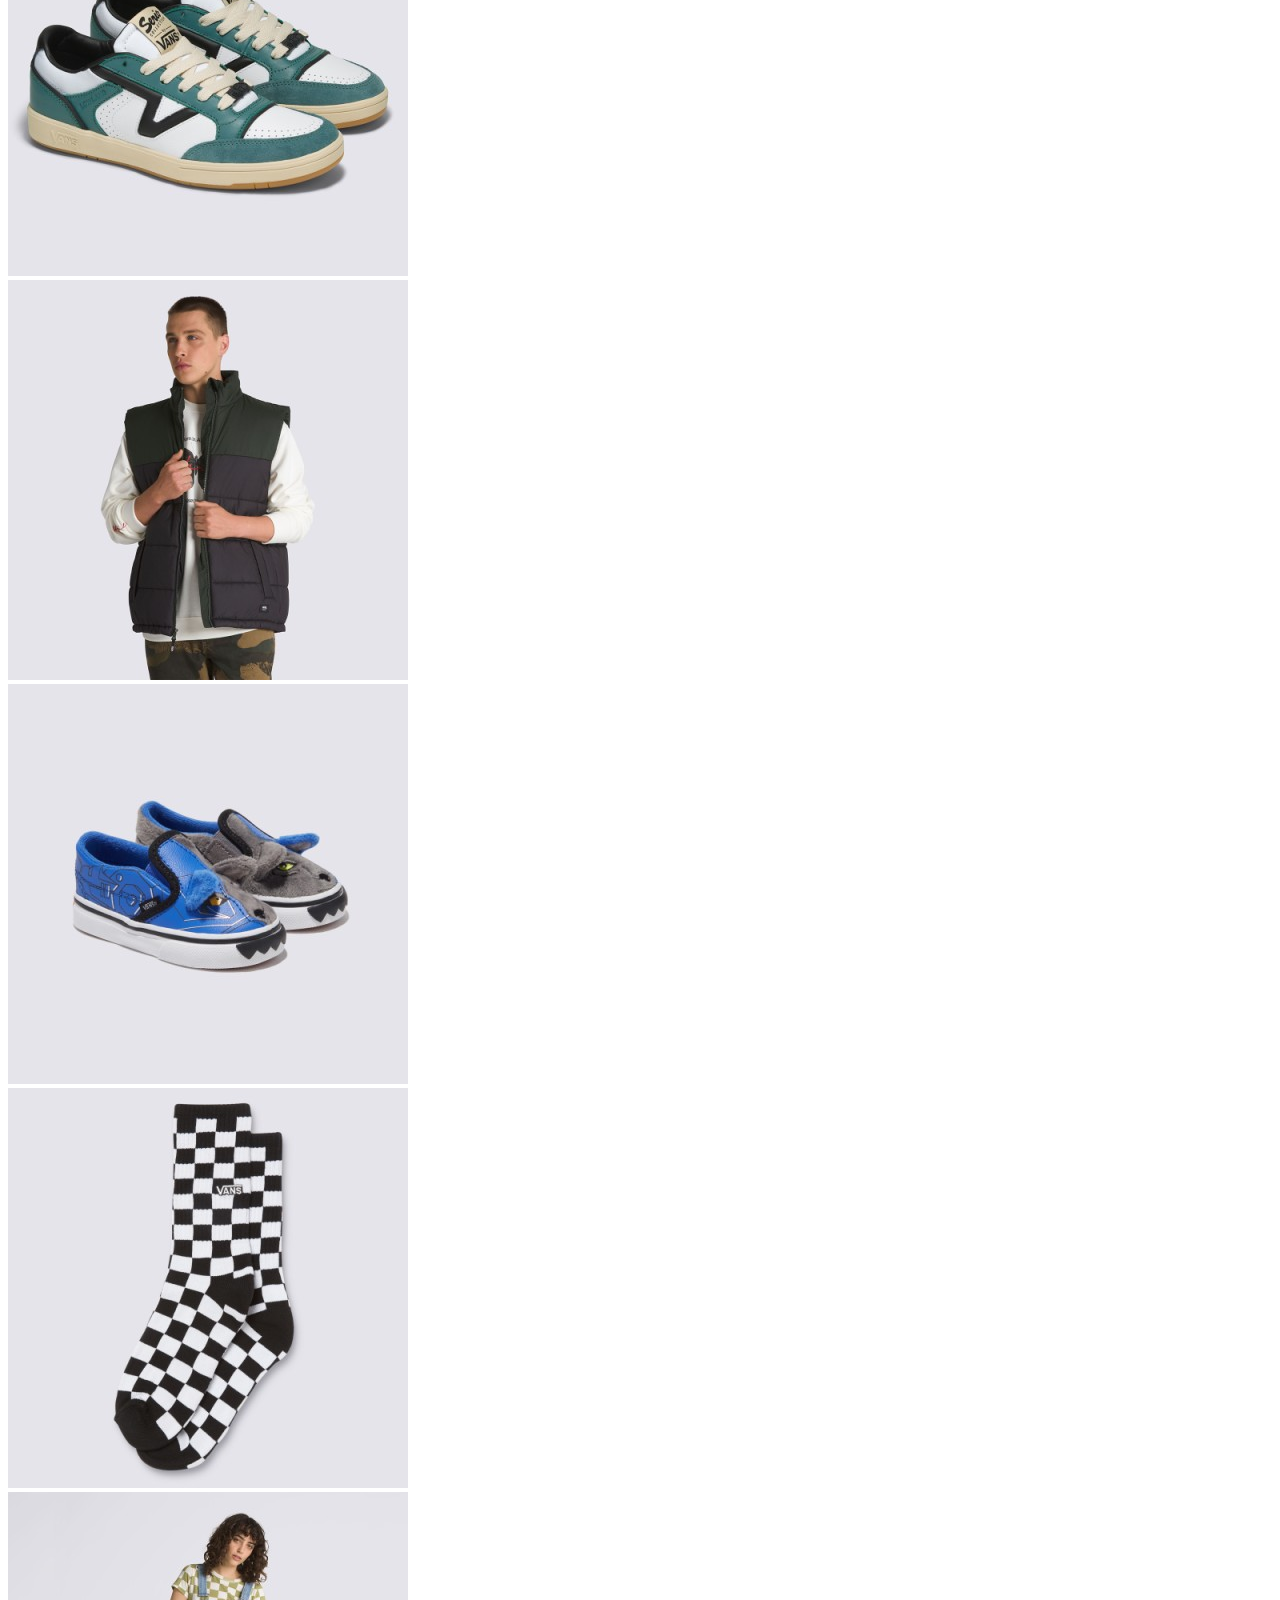
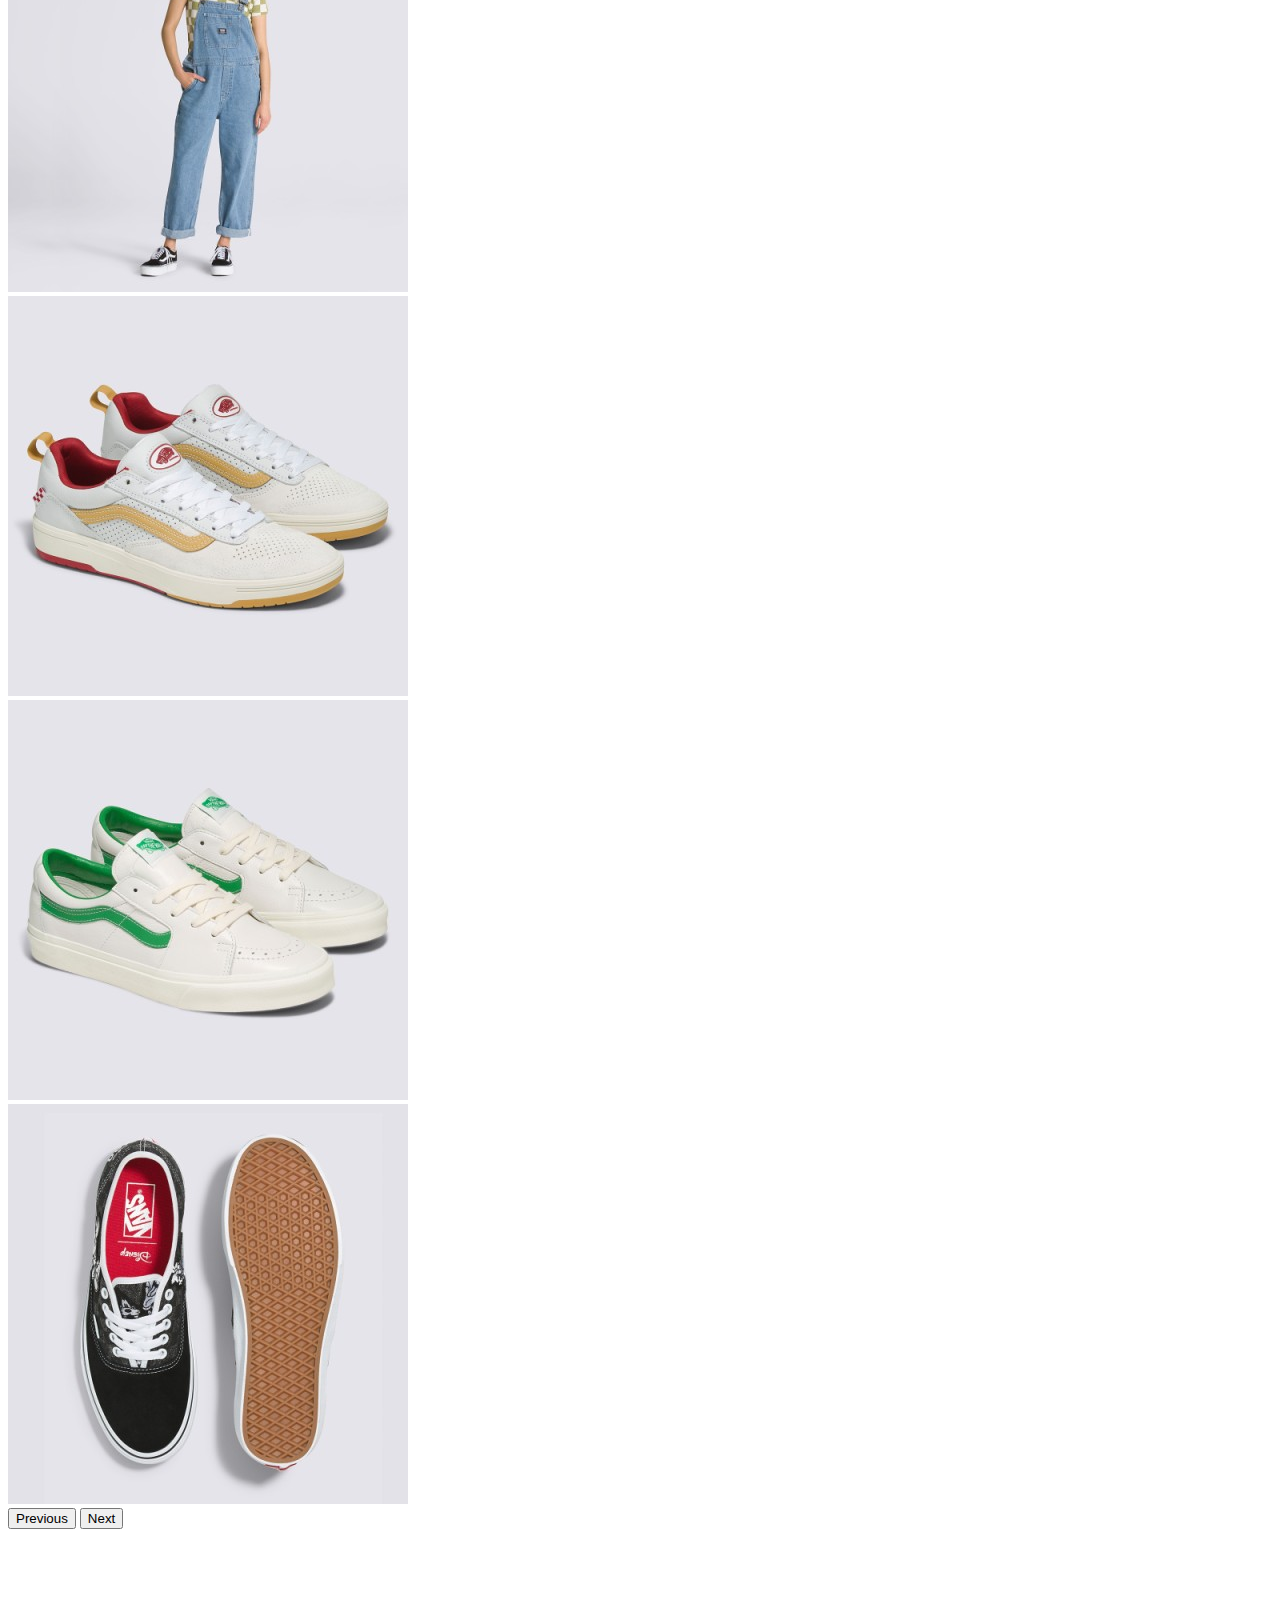
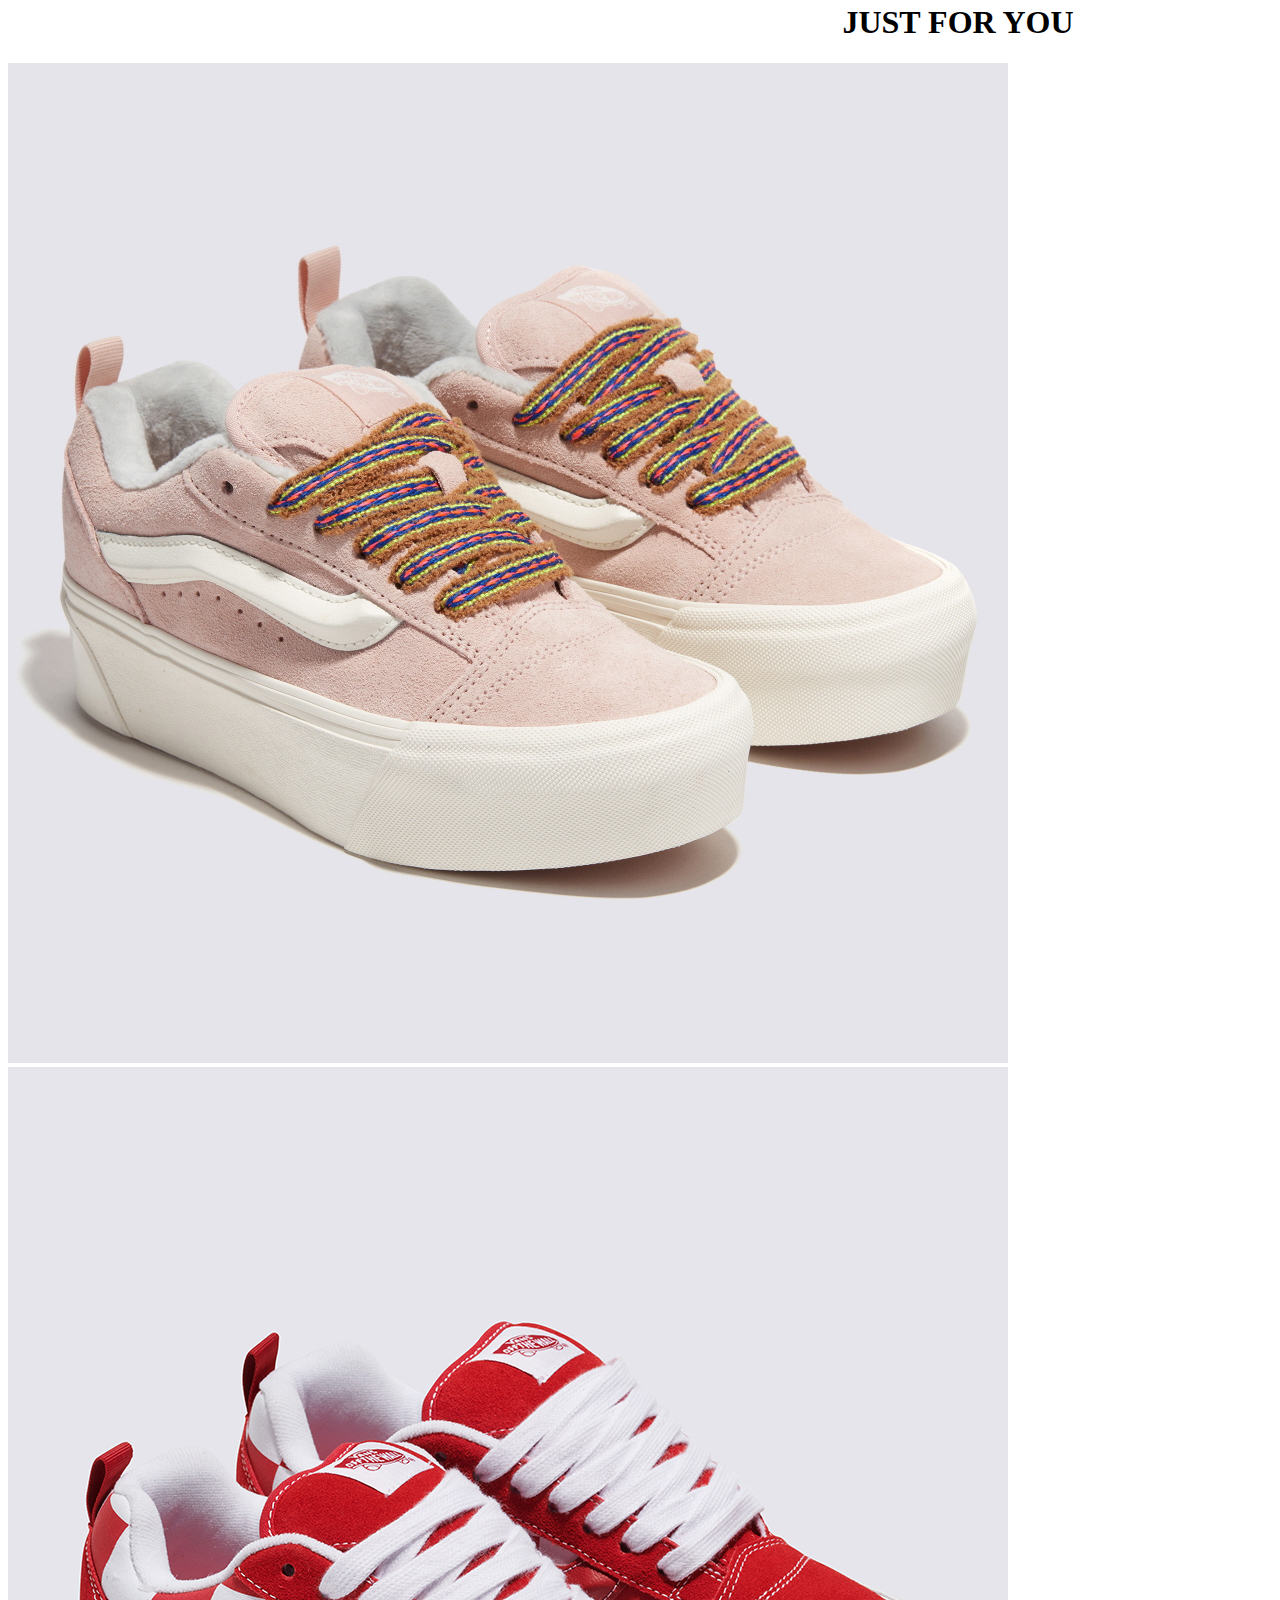
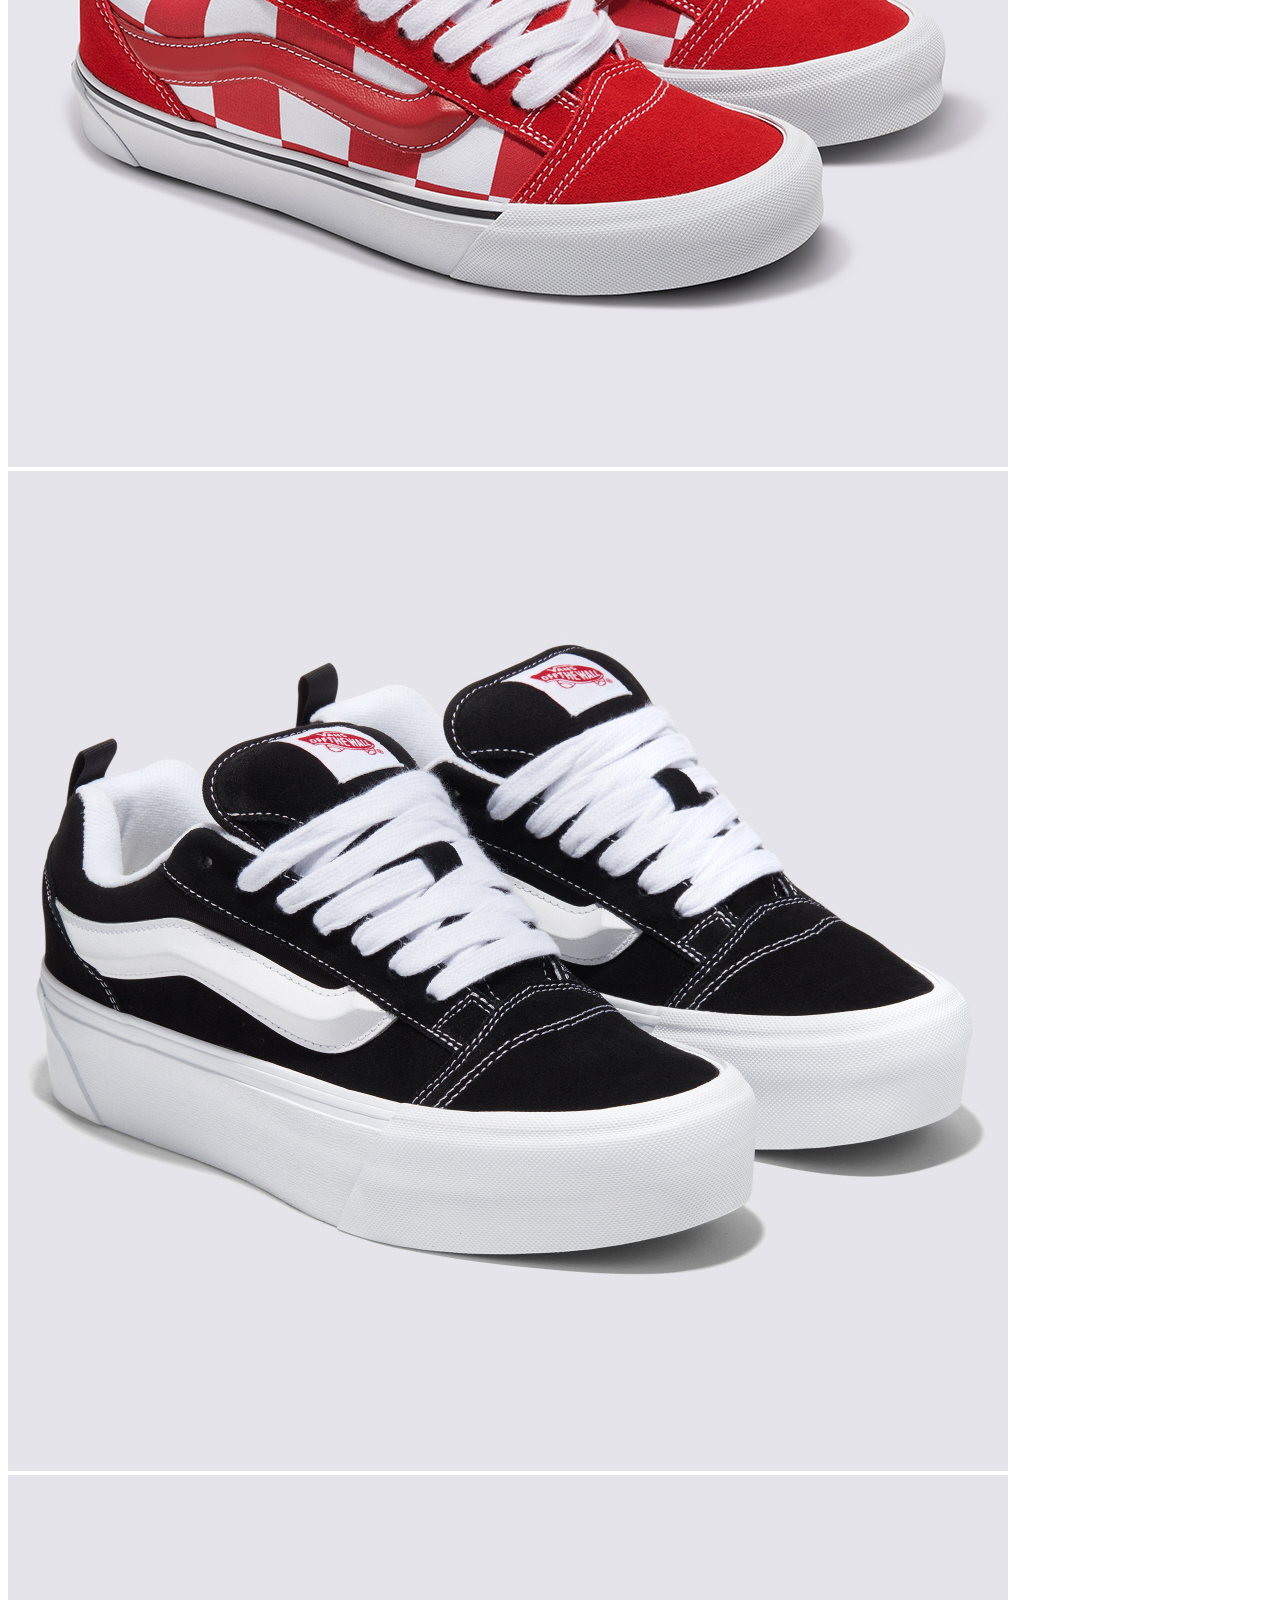
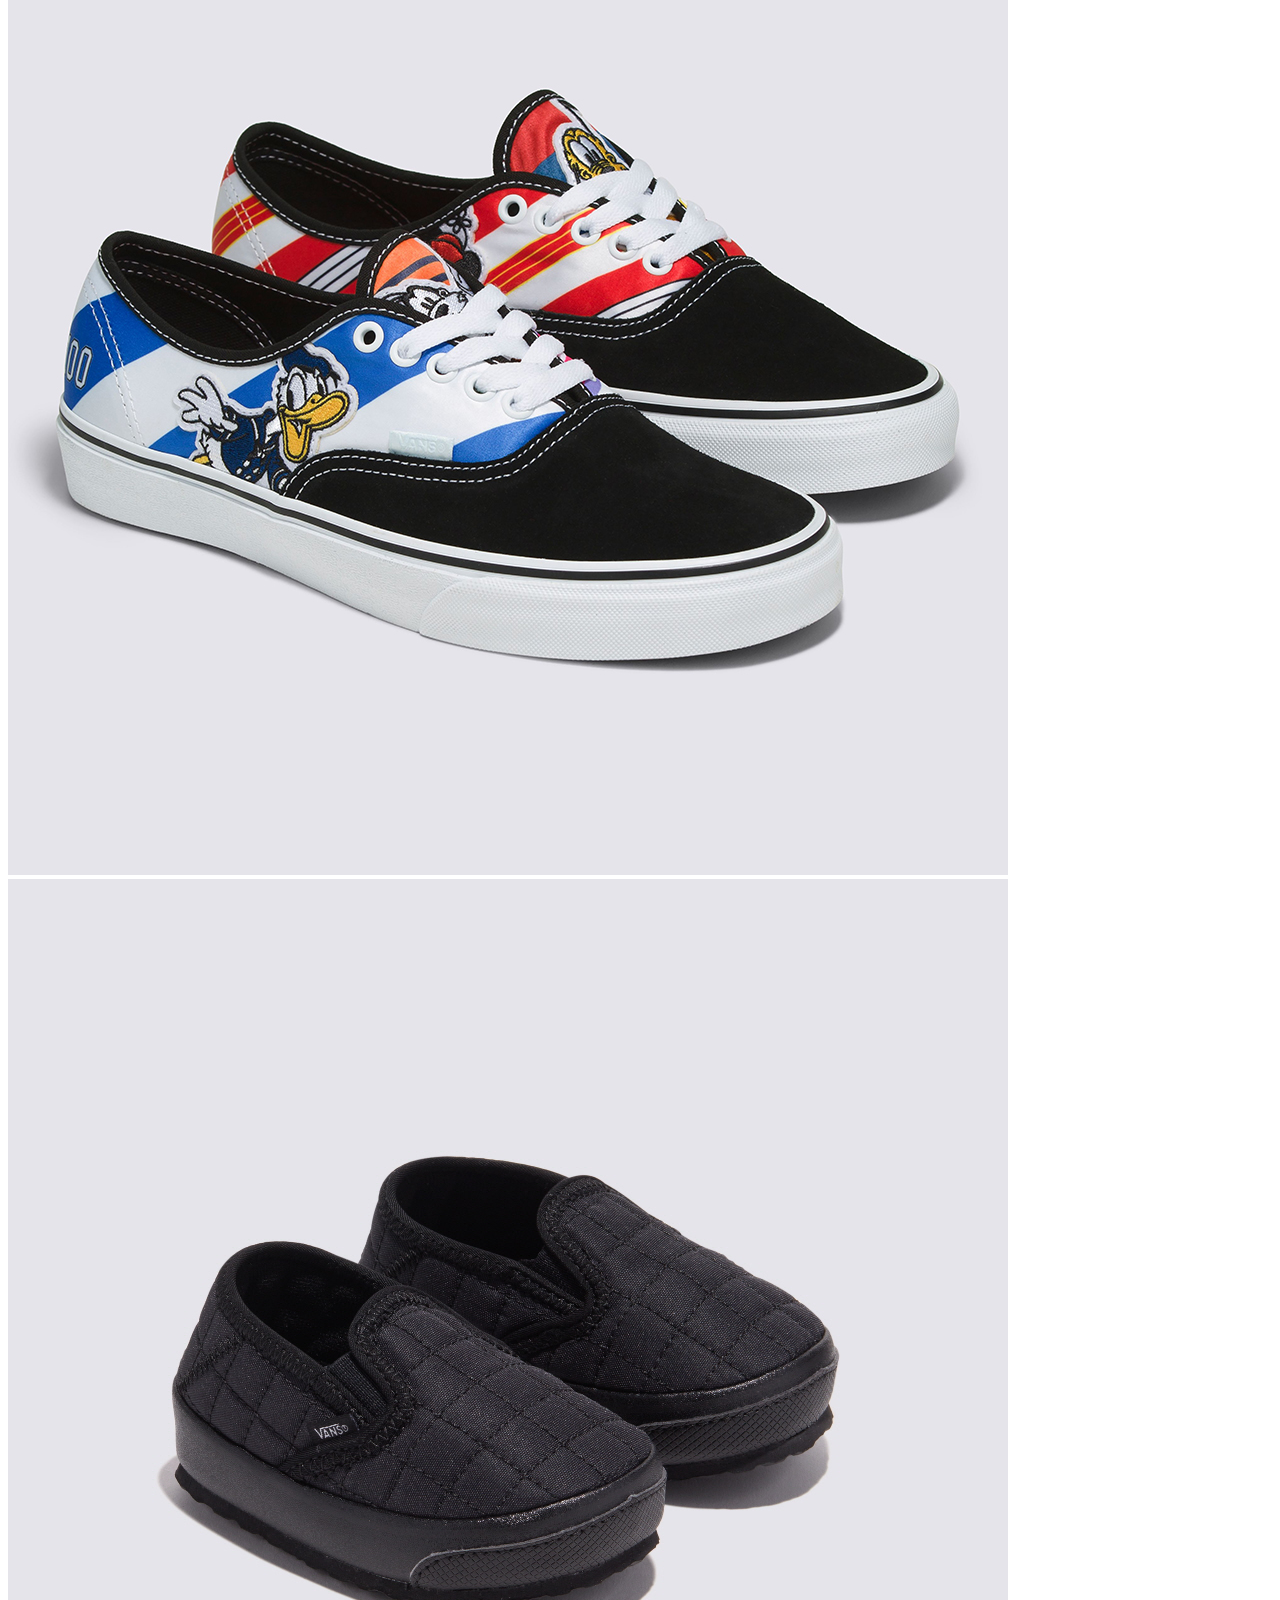
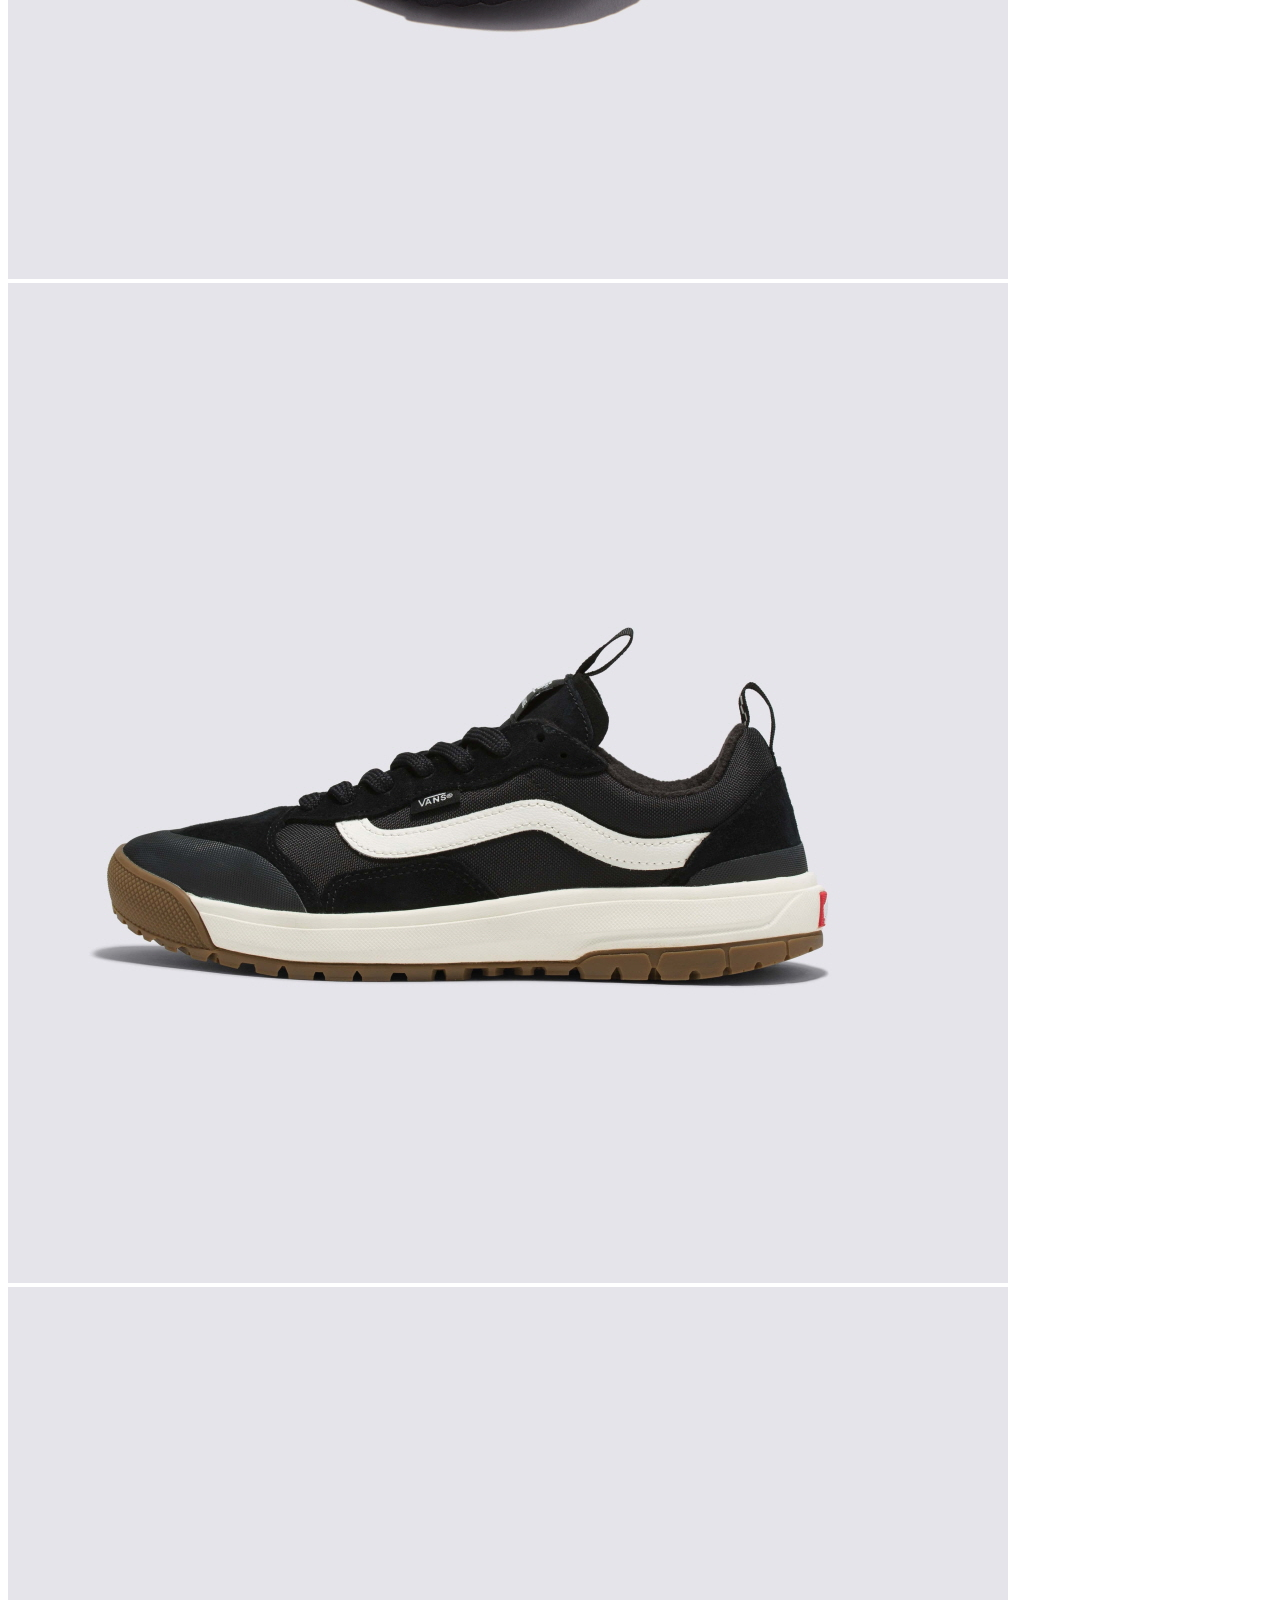
==== commit 48004649: "Add files via upload" ====
--- a/index.html
+++ b/index.html
@@ -1,12 +1,17 @@
 <!doctype html>
-<html lang="en">
+<html lang="ko">
 
 <head>
     <meta charset="utf-8">
     <meta name="viewport" content="width=device-width, initial-scale=1, shrink-to-fit=no">
+    <meta property="og:title" content="VANS">
+    <meta property="og:image" content="https://www.dailypop.kr/news/photo/201811/36325_61217_2256.png">
     <link rel="stylesheet" href="https://cdn.jsdelivr.net/npm/bootstrap@4.6.2/dist/css/bootstrap.min.css"
         integrity="sha384-xOolHFLEh07PJGoPkLv1IbcEPTNtaed2xpHsD9ESMhqIYd0nLMwNLD69Npy4HI+N" crossorigin="anonymous">
     <link rel="stylesheet" href="css/main-style.css">
+    <link rel="preconnect" href="https://fonts.googleapis.com">
+    <link rel="preconnect" href="https://fonts.gstatic.com" crossorigin>
+    <link href="https://fonts.googleapis.com/css2?family=Nanum+Gothic+Coding:wght@700&display=swap" rel="stylesheet">
     <title>VANS</title>
     <link rel="website icon" type="png" href="imges/ml.png">
 </head>
@@ -15,8 +20,38 @@
     <div class="container-fluid">
         <div class="row">
 
-            <div class="container">
-                <div class="row">
+            <div class="container-fluid top-nav">
+                <div class="row">
+                    <nav class="navbar navbar-expand-lg navbar-light top-nav">
+                        <div class="collapse navbar-collapse nav" id="navbarSupportedContent">
+                            <ul class="navbar-nav mr-auto">
+                                <li class="nav-item">
+                                    <a class="nav-link disabled" href="#"> VANS NEWS </a>
+                                </li>
+                                <li class="nav-item">
+                                    <a class="nav-link disabled" href="#"> <img src="imges/cart2.svg" alt=""> 장바구니</a>
+                                </li>
+                                <li class="nav-item">
+                                    <a class="nav-link disabled" href="#"> <img src="imges/heart.svg" alt=""> 위시리스트</a>
+                                </li>
+                                <li class="nav-item">
+                                    <a class="nav-link disabled" href="#"> <img src="imges/person-fill.svg" alt=""> 로그인</a>
+                                </li>
+                                <li class="nav-item">
+                                    <a class="nav-link disabled" href="#"> <img src="imges/geo-alt-fill.svg" alt=""> 매장찾기</a>
+                                </li>
+                                <li class="nav-item">
+                                    <a class="nav-link disabled" href="#"> <img src="imges/question-circle-fill.svg" alt=""> 고객센터</a>
+                                </li>
+                            </ul>
+                        </div>
+                    </nav>
+                </div>
+            </div>
+
+            <div class="container-fluid">
+                <div class="row">
+
                     <nav class="navbar navbar-expand-lg navbar-light bg-light">
                         <a class="navbar-brand" href="index.html"><img src="imges/l1.svg" alt="" class="logo"></a>
                         <button class="navbar-toggler" type="button" data-toggle="collapse"
@@ -31,41 +66,73 @@
                                     <a class="nav-link" href="new.html">NEW </a>
                                 </li>
                                 <li class="nav-item">
+                                    <a class="nav-link" href="new.html"> / </a>
+                                </li>
+                                <li class="nav-item">
                                     <a class="nav-link" href="men.html">MEN </a>
                                 </li>
                                 <li class="nav-item">
+                                    <a class="nav-link" href="new.html"> / </a>
+                                </li>
+                                <li class="nav-item">
                                     <a class="nav-link" href="women.html">WOMEN </a>
                                 </li>
                                 <li class="nav-item">
+                                    <a class="nav-link" href="new.html"> / </a>
+                                </li>
+                                <li class="nav-item">
                                     <a class="nav-link" href="kids.html">KIDS </a>
                                 </li>
                                 <li class="nav-item">
+                                    <a class="nav-link" href="new.html"> / </a>
+                                </li>
+                                <li class="nav-item">
                                     <a class="nav-link" href="custom.html">CUSTOMS </a>
                                 </li>
                                 <li class="nav-item">
+                                    <a class="nav-link" href="new.html"> / </a>
+                                </li>
+                                <li class="nav-item">
                                     <a class="nav-link" href="https://www.vans.co.kr/SKATE">SKATEBORDING </a>
+                                </li>
+                                <li class="nav-item">
+                                    <a class="nav-link" href="new.html"> / </a>
                                 </li>
                                 <li class="nav-item active">
                                     <a class="nav-link" href="https://www.vans.co.kr/category/sale">SALE <span
                                             class="sr-only">(current)</span></a>
                                 </li>
                                 <li class="nav-item">
+                                    <a class="nav-link" href="new.html"> / </a>
+                                </li>
+                                <li class="nav-item">
                                     <a class="nav-link" href="https://www.vans.co.kr/launchingcalendar">LAUNCHING
                                         CALENDAR
                                     </a>
+                                <li class="nav-item">
+                                    <a class="nav-link" href="new.html"> / </a>
+                                </li>
                                 </li>
                                 <li class="nav-item">
                                     <a class="nav-link" href="#">MORE</a>
                                 </li>
                             </ul>
+
+                            <form class="form-inline my-2 my-lg-0">
+                                <input class="form-control mr-sm-2" type="search" placeholder="Search..."
+                                    aria-label="Search">
+                                <a href="#"><img src="imges/search.svg" alt=""></a>
+                            </form>
                         </div>
                     </nav>
+
                 </div>
             </div>
 
             <div class="container-fluid top-slide">
                 <div class="row">
-                    <div id="carouselExampleFade01" class="carousel slide carousel" data-ride="carousel">
+
+                    <div id="carouselExampleFade01" class="carousel slide carousel-fade" data-ride="carousel">
                         <div class="carousel-inner top-slide">
                             <div class="carousel-item active">
                                 <p>[NEW] 추운 겨울 최고의 선택, MTE</p>
@@ -97,25 +164,28 @@
                             <span class="sr-only">Next</span>
                         </button>
                     </div>
+
                 </div>
             </div>
 
             <div class="container">
                 <div class="row">
-                    <div id="carouselExampleFade" class="carousel slide carousel-fade" data-ride="carousel">
+
+                    <div id="carouselExampleFade" class="carousel slide carousel-fade main-carousel"
+                        data-ride="carousel">
                         <div class="carousel-inner">
                             <div class="carousel-item active">
-                                <img src="imges/s1.jpg" class="d-block w-100"
+                                <img src="imges/s1.jpg" class="d-block w-200"
                                     href="https://www.vans.co.kr/MTE?banner=ho23_product_mte.mte..herocarousel_1"
                                     alt="...">
                             </div>
                             <div class="carousel-item">
-                                <img src="imges/s2.jpg" class="d-block w-100"
+                                <img src="imges/s2.jpg" class="d-block w-200"
                                     href="https://www.vans.co.kr/category/slip-on?banner=ho23_product_stitch_slipon.stitch_slipon..herocarousel_2"
                                     alt="...">
                             </div>
                             <div class="carousel-item">
-                                <img src="imges/s3.gif" class="d-block w-100"
+                                <img src="imges/s3.gif" class="d-block w-200"
                                     href="https://www.vans.co.kr/category/vans_x_rowanii?banner=ho23_product_vans_x_rowanii.vans_x_rowanii..herocarousel_3"
                                     alt="...">
                             </div>
@@ -131,6 +201,7 @@
                             <span class="sr-only">Next</span>
                         </button>
                     </div>
+
                 </div>
             </div>
 
@@ -140,9 +211,10 @@
                 <br>
             </div>
 
-            <div class="container">
-                <div class="row">
-                    <div class="card-deck">
+            <div class="container-fluid">
+                <div class="row">
+
+                    <div class="card-deck col-xl-9 main-card">
                         <div class="card">
                             <img src="imges/b1.jpg" class="card-img-top" alt="...">
                             <div class="card-body">
@@ -157,6 +229,7 @@
                                 <h4 class="card-title">컬러 띠어리</h4>
                                 <p class="card-text">매시즌 새로운 컬러가 적용되는 컬러 띠어리 컬렉션
                                 </p>
+                                <br>
                                 <button type="button" class="btn btn-primary btn-lg">구매하기</button>
                             </div>
                         </div>
@@ -170,6 +243,7 @@
                             </div>
                         </div>
                     </div>
+
                 </div>
             </div>
 
@@ -180,12 +254,11 @@
                 <br>
             </div>
 
-            <div class="container">
-                <div class="row">
+            <div class="container-fluid">
+                <div class="row">
+                    <h1 class="small-carouael-text">NEW ARRIVAL</h1>
                     <div id="carouselExampleControls" class="carousel slide" data-ride="carousel">
-                        <div class="carousel-inner NEW-ARRIVAL">
-                            <h1>NEW ARRIVAL</h1>
-                            <br>
+                        <div class="carousel-inner NEW-ARRIVAL col-xl-9">
                             <div class="carousel-item active">
                                 <div class="row">
                                     <div class="col-sm-3">
@@ -263,285 +336,316 @@
                         </button>
                     </div>
 
-                    <div class="container">
-                        <br>
-                        <br>
-                    </div>
-
-                    <div class="container">
-                        <div class="row">
-                            <div id="carouselExampleControls02" class="carousel slide" data-ride="carousel">
-                                <div class="carousel-inner NEW-ARRIVAL">
-                                    <h1>JUST FOR YOU</h1>
+                </div>
+            </div>
+
+            <div class="container">
+                <br>
+                <br>
+                <br>
+            </div>
+
+
+            <div class="container-fluid">
+                <div class="row">
+                    <h1 class="small-carouael-text">JUST FOR YOU</h1>
+                    <div id="carouselExampleControls02" class="carousel slide" data-ride="carousel">
+                        <div class="carousel-inner NEW-ARRIVAL col-xl-9">
+                            <div class="carousel-item active">
+                                <div class="row">
+                                    <div class="col-sm-3">
+                                        <img src="imges/s3-1.jpg" alt="" class="img-fluid">
+                                    </div>
+                                    <div class="col-sm-3">
+                                        <img src="imges/s3-2.jpg" alt="" class="img-fluid">
+                                    </div>
+                                    <div class="col-sm-3">
+                                        <img src="imges/s3-3.jpg" alt="" class="img-fluid">
+                                    </div>
+                                    <div class="col-sm-3">
+                                        <img src="imges/s3-4.jpg" alt="" class="img-fluid">
+                                    </div>
+                                </div>
+                            </div>
+                            <div class="carousel-item">
+                                <div class="row">
+                                    <div class="col-sm-3">
+                                        <img src="imges/s3-5.jpg" alt="" class="img-fluid">
+                                    </div>
+                                    <div class="col-sm-3">
+                                        <img src="imges/s3-6.jpg" alt="" class="img-fluid">
+                                    </div>
+                                    <div class="col-sm-3">
+                                        <img src="imges/s3-7.jpg" alt="" class="img-fluid">
+                                    </div>
+                                    <div class="col-sm-3">
+                                        <img src="imges/s3-8.jpg" alt="" class="img-fluid">
+                                    </div>
+                                </div>
+                            </div>
+                            <div class="carousel-item">
+                                <div class="row">
+                                    <div class="col-sm-3">
+                                        <img src="imges/s3-9.jpg" alt="" class="img-fluid">
+                                    </div>
+                                    <div class="col-sm-3">
+                                        <img src="imges/s3-10.jpg" alt="" class="img-fluid">
+                                    </div>
+                                    <div class="col-sm-3">
+                                        <img src="imges/s3-11.jpg" alt="" class="img-fluid">
+                                    </div>
+                                    <div class="col-sm-3">
+                                        <img src="imges/s3-12.jpg" alt="" class="img-fluid">
+                                    </div>
+                                </div>
+                            </div>
+                            <div class="carousel-item">
+                                <div class="row">
+                                    <div class="col-sm-3">
+                                        <img src="imges/s3-13.jpg" alt="" class="img-fluid">
+                                    </div>
+                                    <div class="col-sm-3">
+                                        <img src="imges/s3-14.jpg" alt="" class="img-fluid">
+                                    </div>
+                                    <div class="col-sm-3">
+                                        <img src="imges/s3-15.jpg" alt="" class="img-fluid">
+                                    </div>
+                                    <div class="col-sm-3">
+                                        <img src="imges/s3-16.jpg" alt="" class="img-fluid">
+                                    </div>
+                                </div>
+                            </div>
+                            <div class="carousel-item">
+                                <div class="row">
+                                    <div class="col-sm-3">
+                                        <img src="imges/s3-13.jpg" alt="" class="img-fluid">
+                                    </div>
+                                    <div class="col-sm-3">
+                                        <img src="imges/s3-14.jpg" alt="" class="img-fluid">
+                                    </div>
+                                    <div class="col-sm-3">
+                                        <img src="imges/s3-15.jpg" alt="" class="img-fluid">
+                                    </div>
+                                    <div class="col-sm-3">
+                                        <img src="imges/s3-16.jpg" alt="" class="img-fluid">
+                                    </div>
+                                </div>
+                            </div>
+                            <div class="carousel-item">
+                                <div class="row">
+                                    <div class="col-sm-3">
+                                        <img src="imges/s3-17.jpg" alt="" class="img-fluid">
+                                    </div>
+                                    <div class="col-sm-3">
+                                        <img src="imges/s3-18.jpg" alt="" class="img-fluid">
+                                    </div>
+                                    <div class="col-sm-3">
+                                        <img src="imges/s3-19.jpg" alt="" class="img-fluid">
+                                    </div>
+                                    <div class="col-sm-3">
+                                        <img src="imges/s3-20.jpg" alt="" class="img-fluid">
+                                    </div>
+                                </div>
+                            </div>
+                            <div class="carousel-item">
+                                <div class="row">
+                                    <div class="col-sm-3">
+                                        <img src="imges/s3-21.jpg" alt="" class="img-fluid">
+                                    </div>
+                                    <div class="col-sm-3">
+                                        <img src="imges/s3-22.jpg" alt="" class="img-fluid">
+                                    </div>
+                                    <div class="col-sm-3">
+                                        <img src="imges/s3-23.jpg" alt="" class="img-fluid">
+                                    </div>
+                                    <div class="col-sm-3">
+                                        <img src="imges/s3-24.jpg" alt="" class="img-fluid">
+                                    </div>
+                                </div>
+                            </div>
+                        </div>
+                        <button class="carousel-control-prev" type="button" data-target="#carouselExampleControls02"
+                            data-slide="prev">
+                            <span class="carousel-control-prev-icon" aria-hidden="true"></span>
+                            <span class="sr-only">Previous</span>
+                        </button>
+                        <button class="carousel-control-next" type="button" data-target="#carouselExampleControls02"
+                            data-slide="next">
+                            <span class="carousel-control-next-icon" aria-hidden="true"></span>
+                            <span class="sr-only">Next</span>
+                        </button>
+                    </div>
+
+                </div>
+            </div>
+
+            <div class="container">
+                <br>
+                <br>
+                <br>
+            </div>
+
+            <div class="container-fluid banner2">
+                <div class="row">
+                    <div class="card-deck">
+                        <div class="card">
+                            <img src="imges/b4.jpg" class="card-img-top bannerimg" alt="...">
+                        </div>
+                        <div class="card">
+                            <img src="imges/b5.jpg" class="card-img-top bannerimg" alt="...">
+                        </div>
+                        <div class="card">
+                            <img src="imges/b6.jpg" class="card-img-top bannerimg" alt="...">
+                        </div>
+                    </div>
+                </div>
+            </div>
+
+            <div class="container">
+                <br>
+                <br>
+            </div>
+
+            <div class="container-fluid tab-news">
+                <div class="text">
+                    <h5><b>-업데이트-</b></h5>
+                    <h2>VANS NEWS</h2>
+                </div>
+                <div class="row">
+                    <div class="row row-cols-1 row-cols-md-4 tab-news-img">
+                        <div class="col mb-3">
+                            <div class="card">
+                                <img src="imges/n1.jpg" class="card-img-top img-fluid" alt="...">
+                                <div class="card-body">
+                                    <p class="card-text">반스, 전천후 MTE 컬렉션 <br> 선보여</p>
+                                </div>
+                            </div>
+                        </div>
+                        <div class="col mb-3">
+                            <div class="card">
+                                <img src="imges/n2.jpg" class="card-img-top img-fluid" alt="...">
+                                <div class="card-body">
+                                    <p class="card-text">반스, 웍스아웃 20주년을 <br>기념한 협업 컬렉션 출시</p>
+                                </div>
+                            </div>
+                        </div>
+                        <div class="col mb-3">
+                            <div class="card">
+                                <img src="imges/n3.jpg" class="card-img-top img-fluid" alt="...">
+                                <div class="card-body">
+                                    <p class="card-text">반스 스테이션 ‘신당’ 성료</p>
+                                    <p> </p>
+                                </div>
+                            </div>
+                        </div>
+                        <div class="col mb-3">
+                            <div class="card">
+                                <img src="imges/n4.jpg" class="card-img-top img-fluid" alt="...">
+                                <div class="card-body">
+                                    <p class="card-text">반스, 디즈니 100주년 기념 컬렉션 두번째 챕터 출시</p>
+                                </div>
+                            </div>
+                        </div>
+                    </div>
+                </div>
+                <button>
+                    <h6><b>더 알아보기</b>
+                        <h6>
+                </button>
+            </div>
+
+            <div class="container">
+                <br>
+                <br>
+                <br>
+            </div>
+
+            <div class="container-fluid footer">
+                <div class="row">
+                    <div class="footer-top">
+                        <ul>
+                            <li>
+                                <h5><b>ABOUT</b></h5>
+                                <ul>
+                                    <li><small>반스에 대하여</small></li>
+                                    <li><small>고객센터</small></li>
+                                </ul>
+                            </li>
+                            <li>
+                                <h5><b>SHOPPING</b></h5>
+                                <ul>
+                                    <li><small>회원가입</small></li>
+                                    <li><small>주문/배송 조회</small></li>
+                                </ul>
+                            </li>
+                            <li>
+                                <h5><b>LEGAL</b></h5>
+                                <ul>
+                                    <li><small>이용약관</small></li>
+                                    <li><small>개인정보처리방침</small></li>
+                                    <li><small>청소년 보호정책</small></li>
+                                </ul>
+                            </li>
+                        </ul>
+
+                        <ul>
+                            <li>
+                                <h5><b>FOLLOW VANS</b></h5>
+                                <ul class="footer-sns">
+                                    <li><a href="https://www.facebook.com/VANS/"><img src="imges/facebook.svg"
+                                                alt=""></a></li>
+                                    <li><a href="https://www.instagram.com/vans_korea/"><img src="imges/instagram.svg"
+                                                alt=""></a></li>
+                                    <li><a href="https://pf.kakao.com/_jrxfxoxh"><img src="imges/person-plus.svg"
+                                                alt=""></a></li>
+                                    <li><a href="https://brand.naver.com/vans"><img src="imges/bootstrap.svg"
+                                                alt=""></a></li>
+                                </ul>
+                            </li>
+                        </ul>
+                    </div>
+
+                    <div class="footer-bottom">
+                        <ul>
+                            <li>
+                                <a href="index.html"><img src="imges/l1.svg" alt=""></a>
+                            </li>
+                        </ul>
+                        <ul>
+                            <li>
+                                유한책임회사 브이에프코리아 | 대표 TZE CHOI THEODORE PANG | 등록번호 220-88-43561 | 통신판매업신고번호
+                                2013-서울강남-02918호 사업자정보확인<br>
+                                서울특별시 강남구 테헤란로 317 동훈타워 18층 | 개인정보 책임자 남미리내 | 고객센터(평일 09:00 ~ 18:00) 1522-1882 | 이메일
+                                Vanskr_online@vfc.com
+                                <ul>
                                     <br>
-                                    <div class="carousel-item active">
-                                        <div class="row">
-                                            <div class="col-sm-3">
-                                                <img src="imges/s3-1.jpg" alt="" class="img-fluid">
-                                            </div>
-                                            <div class="col-sm-3">
-                                                <img src="imges/s3-2.jpg" alt="" class="img-fluid">
-                                            </div>
-                                            <div class="col-sm-3">
-                                                <img src="imges/s3-3.jpg" alt="" class="img-fluid">
-                                            </div>
-                                            <div class="col-sm-3">
-                                                <img src="imges/s3-4.jpg" alt="" class="img-fluid">
-                                            </div>
-                                        </div>
-                                    </div>
-                                    <div class="carousel-item">
-                                        <div class="row">
-                                            <div class="col-sm-3">
-                                                <img src="imges/s3-5.jpg" alt="" class="img-fluid">
-                                            </div>
-                                            <div class="col-sm-3">
-                                                <img src="imges/s3-6.jpg" alt="" class="img-fluid">
-                                            </div>
-                                            <div class="col-sm-3">
-                                                <img src="imges/s3-7.jpg" alt="" class="img-fluid">
-                                            </div>
-                                            <div class="col-sm-3">
-                                                <img src="imges/s3-8.jpg" alt="" class="img-fluid">
-                                            </div>
-                                        </div>
-                                    </div>
-                                    <div class="carousel-item">
-                                        <div class="row">
-                                            <div class="col-sm-3">
-                                                <img src="imges/s3-9.jpg" alt="" class="img-fluid">
-                                            </div>
-                                            <div class="col-sm-3">
-                                                <img src="imges/s3-10.jpg" alt="" class="img-fluid">
-                                            </div>
-                                            <div class="col-sm-3">
-                                                <img src="imges/s3-11.jpg" alt="" class="img-fluid">
-                                            </div>
-                                            <div class="col-sm-3">
-                                                <img src="imges/s3-12.jpg" alt="" class="img-fluid">
-                                            </div>
-                                        </div>
-                                    </div>
-                                    <div class="carousel-item">
-                                        <div class="row">
-                                            <div class="col-sm-3">
-                                                <img src="imges/s3-13.jpg" alt="" class="img-fluid">
-                                            </div>
-                                            <div class="col-sm-3">
-                                                <img src="imges/s3-14.jpg" alt="" class="img-fluid">
-                                            </div>
-                                            <div class="col-sm-3">
-                                                <img src="imges/s3-15.jpg" alt="" class="img-fluid">
-                                            </div>
-                                            <div class="col-sm-3">
-                                                <img src="imges/s3-16.jpg" alt="" class="img-fluid">
-                                            </div>
-                                        </div>
-                                    </div>
-                                    <div class="carousel-item">
-                                        <div class="row">
-                                            <div class="col-sm-3">
-                                                <img src="imges/s3-13.jpg" alt="" class="img-fluid">
-                                            </div>
-                                            <div class="col-sm-3">
-                                                <img src="imges/s3-14.jpg" alt="" class="img-fluid">
-                                            </div>
-                                            <div class="col-sm-3">
-                                                <img src="imges/s3-15.jpg" alt="" class="img-fluid">
-                                            </div>
-                                            <div class="col-sm-3">
-                                                <img src="imges/s3-16.jpg" alt="" class="img-fluid">
-                                            </div>
-                                        </div>
-                                    </div>
-                                    <div class="carousel-item">
-                                        <div class="row">
-                                            <div class="col-sm-3">
-                                                <img src="imges/s3-17.jpg" alt="" class="img-fluid">
-                                            </div>
-                                            <div class="col-sm-3">
-                                                <img src="imges/s3-18.jpg" alt="" class="img-fluid">
-                                            </div>
-                                            <div class="col-sm-3">
-                                                <img src="imges/s3-19.jpg" alt="" class="img-fluid">
-                                            </div>
-                                            <div class="col-sm-3">
-                                                <img src="imges/s3-20.jpg" alt="" class="img-fluid">
-                                            </div>
-                                        </div>
-                                    </div>
-                                    <div class="carousel-item">
-                                        <div class="row">
-                                            <div class="col-sm-3">
-                                                <img src="imges/s3-21.jpg" alt="" class="img-fluid">
-                                            </div>
-                                            <div class="col-sm-3">
-                                                <img src="imges/s3-22.jpg" alt="" class="img-fluid">
-                                            </div>
-                                            <div class="col-sm-3">
-                                                <img src="imges/s3-23.jpg" alt="" class="img-fluid">
-                                            </div>
-                                            <div class="col-sm-3">
-                                                <img src="imges/s3-24.jpg" alt="" class="img-fluid">
-                                            </div>
-                                        </div>
-                                    </div>
-                                </div>
-                                <button class="carousel-control-prev" type="button"
-                                    data-target="#carouselExampleControls02" data-slide="prev">
-                                    <span class="carousel-control-prev-icon" aria-hidden="true"></span>
-                                    <span class="sr-only">Previous</span>
-                                </button>
-                                <button class="carousel-control-next" type="button"
-                                    data-target="#carouselExampleControls02" data-slide="next">
-                                    <span class="carousel-control-next-icon" aria-hidden="true"></span>
-                                    <span class="sr-only">Next</span>
-                                </button>
-                            </div>
-
-                        </div>
-                    </div>
-
-                    <div class="container">
-                        <br>
-                        <br>
-                        <br>
-                    </div>
-
-                    <div class="container-fluid banner2">
-                        <div class="row">
-                            <div class="card-deck">
-                                <div class="card">
-                                    <img src="imges/b4.jpg" class="card-img-top bannerimg" alt="...">
-                                </div>
-                                <div class="card">
-                                    <img src="imges/b5.jpg" class="card-img-top bannerimg" alt="...">
-                                </div>
-                                <div class="card">
-                                    <img src="imges/b6.jpg" class="card-img-top bannerimg" alt="...">
-                                </div>
-                            </div>
-                        </div>
-                    </div>
-
-                    <div class="container">
-                        <br>
-                        <br>
-                    </div>
-
-
-                </div>
-
-                <div class="container tab-news">
-                    <div class="text">
-                        <P><b>-업데이트-</b></P>
-                        <h2>VANS NEWS</h2>
-                    </div>
-                    <div class="row">
-                        <div class="row row-cols-1 row-cols-md-4">
-                            <div class="col mb-4">
-                                <div class="card">
-                                    <img src="imges/n1.jpg" class="card-img-top img-fluid" alt="...">
-                                    <div class="card-body">
-                                        <p class="card-text">반스, 전천후 MTE 컬렉션 <br> 선보여</p>
-                                    </div>
-                                </div>
-                            </div>
-                            <div class="col mb-4">
-                                <div class="card">
-                                    <img src="imges/n2.jpg" class="card-img-top img-fluid" alt="...">
-                                    <div class="card-body">
-                                        <p class="card-text">반스, 웍스아웃 20주년을 <br>기념한 협업 컬렉션 출시</p>
-                                    </div>
-                                </div>
-                            </div>
-                            <div class="col mb-4">
-                                <div class="card">
-                                    <img src="imges/n3.jpg" class="card-img-top img-fluid" alt="...">
-                                    <div class="card-body">
-                                        <p class="card-text">반스 스테이션 ‘신당’ 성료</p>
-                                        <p> </p>
-                                    </div>
-                                </div>
-                            </div>
-                            <div class="col mb-4">
-                                <div class="card">
-                                    <img src="imges/n4.jpg" class="card-img-top img-fluid" alt="...">
-                                    <div class="card-body">
-                                        <p class="card-text">반스, 디즈니 100주년 기념 컬렉션 두번째 챕터 출시</p>
-                                    </div>
-                                </div>
-                            </div>
-                        </div>
-                    </div>
-                    <button>
-                        <h6><b>더 알아보기</b><h6>
-                    </button>
-                </div>
-
-                <div class="container">
-                    <br>
-                    <br>
-                    <br>
-                    <br>
-                </div>
-
-                <div class="container-fluid w-100">
-                    <div class="row check">
-                        <h2><b>EVENT</b></h2>
-                    </div>
-                </div>
-                <div class="container">
-                    <br>
-                    <br>
-                    <br>
-                </div>
-                <div class="row row-cols-1 row-cols-md-2">
-                    <div class="col mb-4">
-                        <div class="card">
-                            <img src="imges/m1.jpg" class="card-img-top" alt="...">
-                            <div class="card-body2">
-                                <h4 class="card-title">Vans Station Sindang</h4>
-                                <p class="card-text2">반스, 창의적인 커뮤니티들을 위한 새로운 플랫폼</p>
-                            </div>
-                        </div>
-                    </div>
-                    <div class="col mb-4">
-                        <div class="card">
-                            <img src="imges/m2.jpg" class="card-img-top" alt="...">
-                            <div class="card-body2">
-                                <h4 class="card-title">THIS IS OFF THE WALL</h4>
-                                <p class="card-text2">창조적인 자기표현을 지지하는 글로벌 캠페인</p>
-                            </div>
-                        </div>
-                    </div>
-                    <div class="col mb-4">
-                        <div class="card">
-                            <img src="imges/m3.jpg" class="card-img-top" alt="...">
-                            <div class="card-body2">
-                                <h4 class="card-title">Vans BMX Presents: Vans x The Bloom</h4>
-                                <p class="card-text2">여성 BMX 라이더와 커뮤니티를 다룬 BMX 필름</p>
-                            </div>
-                        </div>
-                    </div>
-                    <div class="col mb-4">
-                        <div class="card">
-                            <img src="imges/m4.jpg" class="card-img-top" alt="...">
-                            <div class="card-body2">
-                                <h4 class="card-title">VANS x LOVENSKATE</h4>
-                                <p class="card-text2">런던 동부의 대표적인 스케이트 브랜드 LOVENSKATE와 함께 선보이는...</p>
-                            </div>
-                        </div>
-                    </div>
-                </div>
-            </div>
+                                    <li>
+                                        ⓒ유한책임회사 브이에프코리아. All Rights Reserved. California Transparency in Supply Chain
+                                        Act of 2010
+
+                                    </li>
+                                </ul>
+                            </li>
+                        </ul>
+
+                        <ul>
+                            <li>
+                                소비자피해 보증보험 가입확인
+                                <br>
+                                <br>
+                                <ul>
+                                    <li>
+                                        안전거래를 위해 현금 거래에 대해<br>
+                                        구매안전서비스를 적용하고 있습니다.
+                                    </li>
+                                </ul>
+                            </li>
+                        </ul>
+                    </div>
+                </div>
+            </div>
+
         </div>
-    </div>
-
-    <div class="container">
-        <br>
-        <br>
-        <br>
     </div>
 
     <script src="https://cdn.jsdelivr.net/npm/jquery@3.5.1/dist/jquery.slim.min.js"
@@ -550,8 +654,6 @@
     <script src="https://cdn.jsdelivr.net/npm/bootstrap@4.6.2/dist/js/bootstrap.bundle.min.js"
         integrity="sha384-Fy6S3B9q64WdZWQUiU+q4/2Lc9npb8tCaSX9FK7E8HnRr0Jz8D6OP9dO5Vg3Q9ct" crossorigin="anonymous">
         </script>
-
-
 </body>
 
 </html>--- a/css/main-style.css
+++ b/css/main-style.css
@@ -3,6 +3,17 @@
 .logo {
     width: 150px;
     height: 90px;
+}
+
+.top-nav {
+    height: 20px;
+
+    z-index: 5 !important;
+    position: absolute;
+    top: 5px;
+    right: 110px;
+    
+    font-size: 13px;
 }
 
 .navbar-light .navbar-nav .active>.nav-link,
@@ -46,6 +57,11 @@
     font-weight: bolder;
 }
 
+.card-deck {
+    width: 1800px;
+    margin: 0 auto;
+}
+
 .card-body {
     text-align: center;
     font-weight: bolder;
@@ -63,26 +79,70 @@
 }
 
 .bg-light {
-
+    width: 1903px;
+    height: 120px;
+    margin-left: 200px;
     background-color: white !important;
+}
+
+.navbar-expand-lg .navbar-collapse {
+    margin-left: 30px;
+}
+
+.form-control {
+    border: none;
+}
+
+
+.mt-lg-0,
+.my-lg-0 {
+    position: absolute;
+    right: 250px;
+    top: 60px;
+
+    border-bottom: 1px solid black;
+}
+
+.main-carousel {
+    width: 1400px;
+    height: 550px;
+
+    margin-left: -110px;
+}
+
+.main-carousel img {
+    width: 1360px;
+    height: 550px;
+}
+
+
+.card {
+    border: none;
 }
 
 .banner2 {
     overflow: hidden;
-    display: flex;
-    justify-content: space-between;
+    margin: 0 auto;
+    padding: 0;
+    width: 1400px;
 }
 
 .banner2 img {
-    transition: .4s;
+    transition: 0.4s;
 }
 
 .banner2 img:hover {
     transform: scale(1.05);
 }
 
+.small-carouael-text {
+    width: 1900px;
+    text-align: center;
+}
+
 .NEW-ARRIVAL {
-    text-align: center;
+    width: 1900px;
+    margin: 0 auto;
 }
 
 .card-title {
@@ -115,7 +175,12 @@
     text-align: center;
 }
 
-.text p {
+.tab-news-img {
+    width: 1440px;
+    margin: 0 auto;
+}
+
+.text>h5>b {
     color: #ca1d31;
 }
 
@@ -141,7 +206,93 @@
 .top-slide {
     background-color: black;
     color: white;
-    width: 1140px;
+    width: 1903px;
     height: 25px;
     text-align: center;
+}
+
+.footer {
+    background-color: #1c1c1c;
+    height: 348px;
+    color: white;
+
+    font-size: 12px;
+}
+
+.footer small:hover {
+    color: #ca1d31;
+}
+
+.footer-top {
+    width: 1114px;
+    margin-left: 400px;
+    margin-top: 80px;
+
+    display: flex;
+    justify-content: space-between;
+}
+
+.footer-top>ul {
+    list-style-type: none;
+    display: flex;
+}
+
+.footer-top>ul>li {
+    padding-right: 100px;
+}
+
+.footer-top>ul>li>ul {
+    list-style-type: none;
+    padding: 0;
+}
+
+.footer-top>ul>li>ul>li {
+    color: #7e7e7e;
+}
+
+.footer-top .footer-sns {
+    display: flex;
+    justify-content: space-between;
+    width: 139px;
+}
+
+.footer-top .footer-sns img {
+    background-color: #ffffff;
+    width: 30px;
+    height: 30px;
+}
+
+.footer-top .footer-sns img:hover {
+    background-color: #ccc;
+}
+
+.footer-bottom {
+    width: 1309px;
+    margin-left: 144px;
+    margin-top: 30px;
+    display: flex;
+    justify-content: space-between;
+}
+
+.footer-bottom>ul {
+    list-style-type: none;
+    display: flex;
+}
+
+.footer-bottom>ul>li>a>img {
+    width: 130px;
+    height: 50px;
+}
+
+.footer-bottom>ul>li {
+    color: #7e7e7e;
+}
+
+.footer-bottom>ul>li>ul {
+    list-style-type: none;
+    padding: 0;
+}
+
+.footer-bottom ul li {
+    font-size: 10.5px;
 }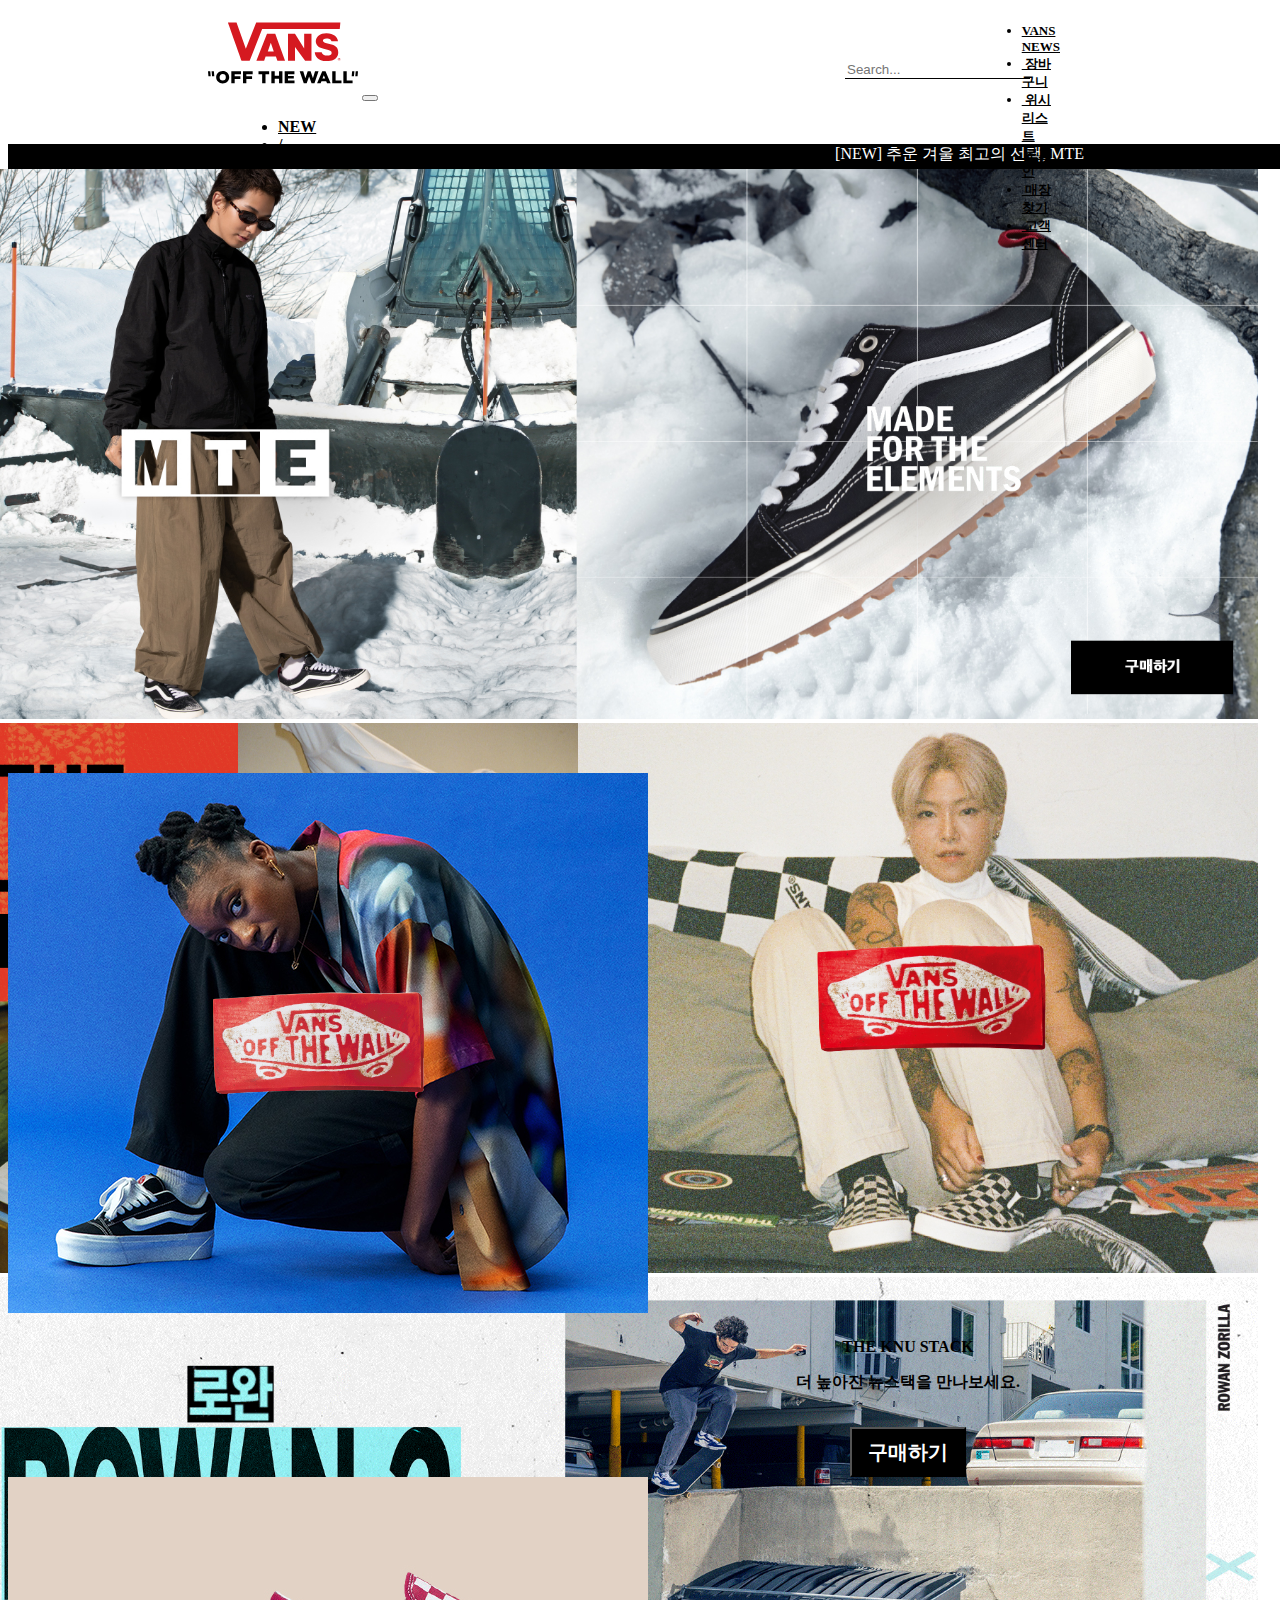
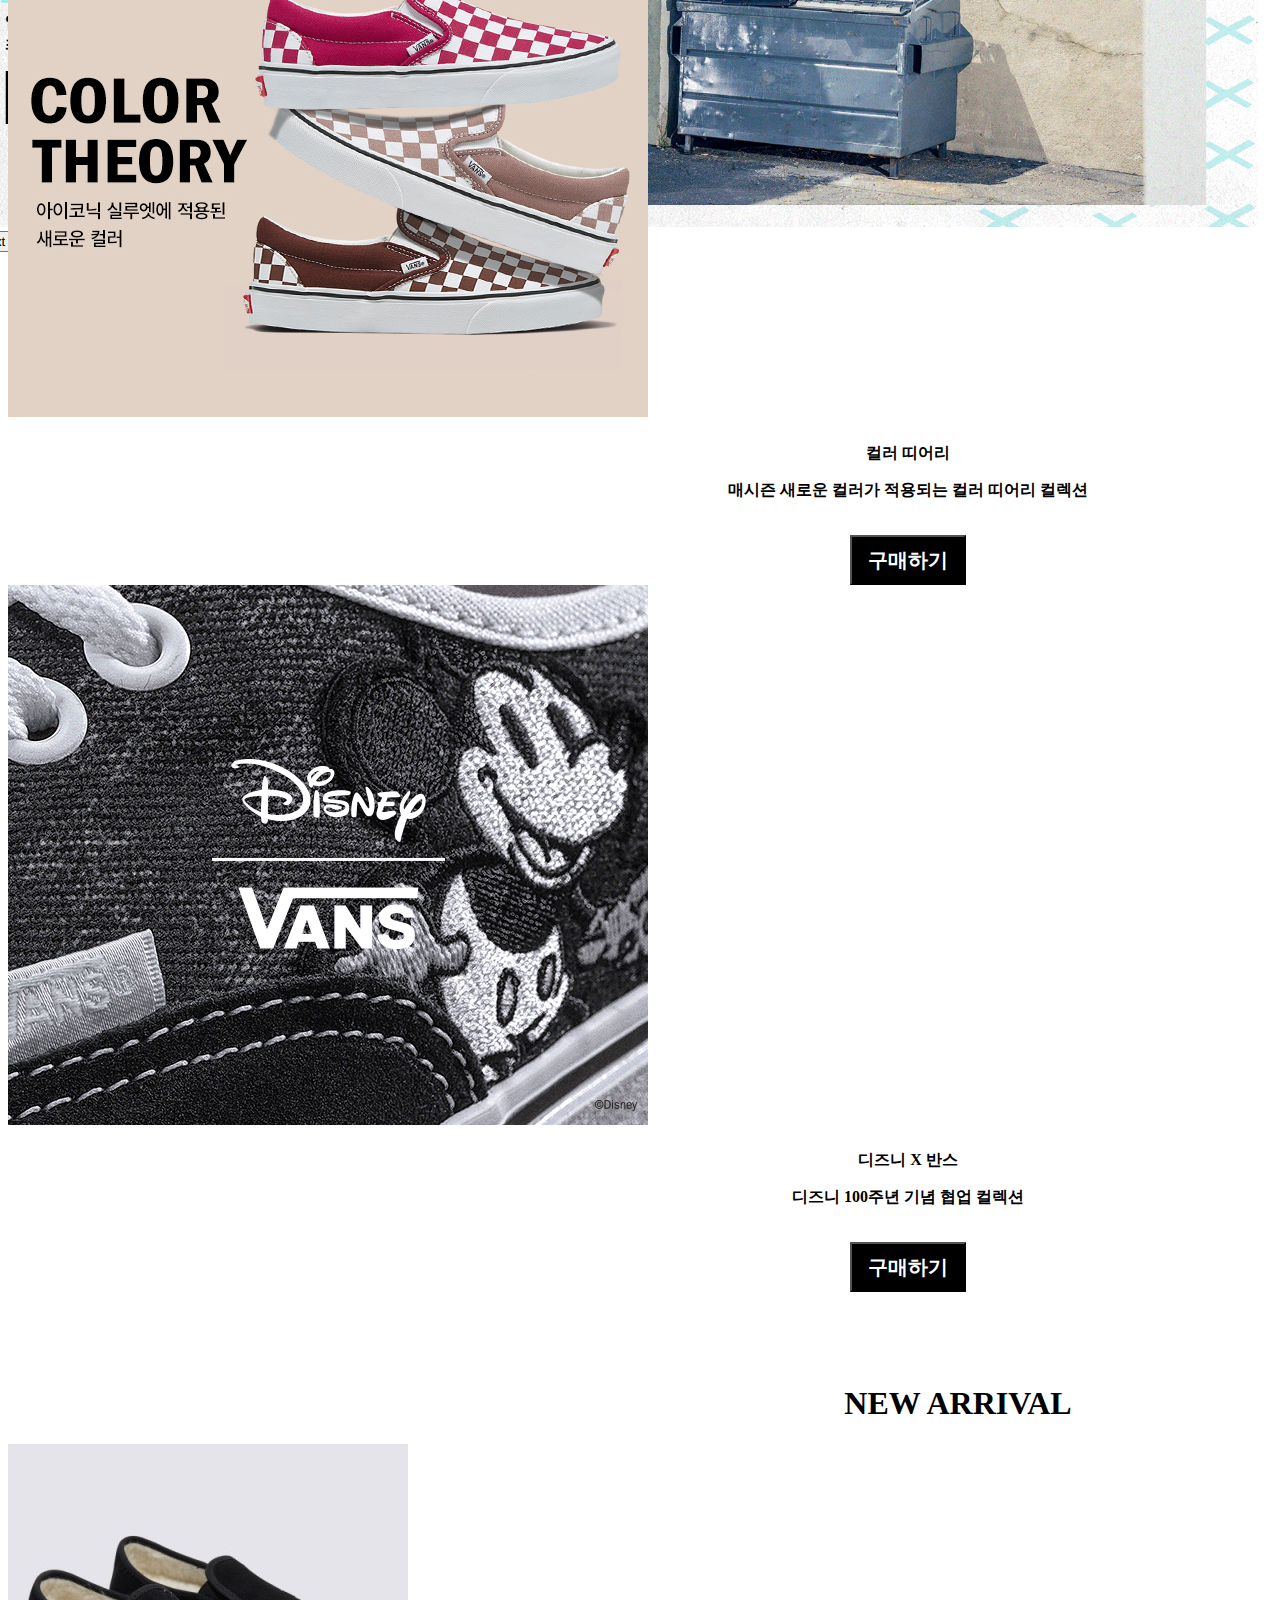
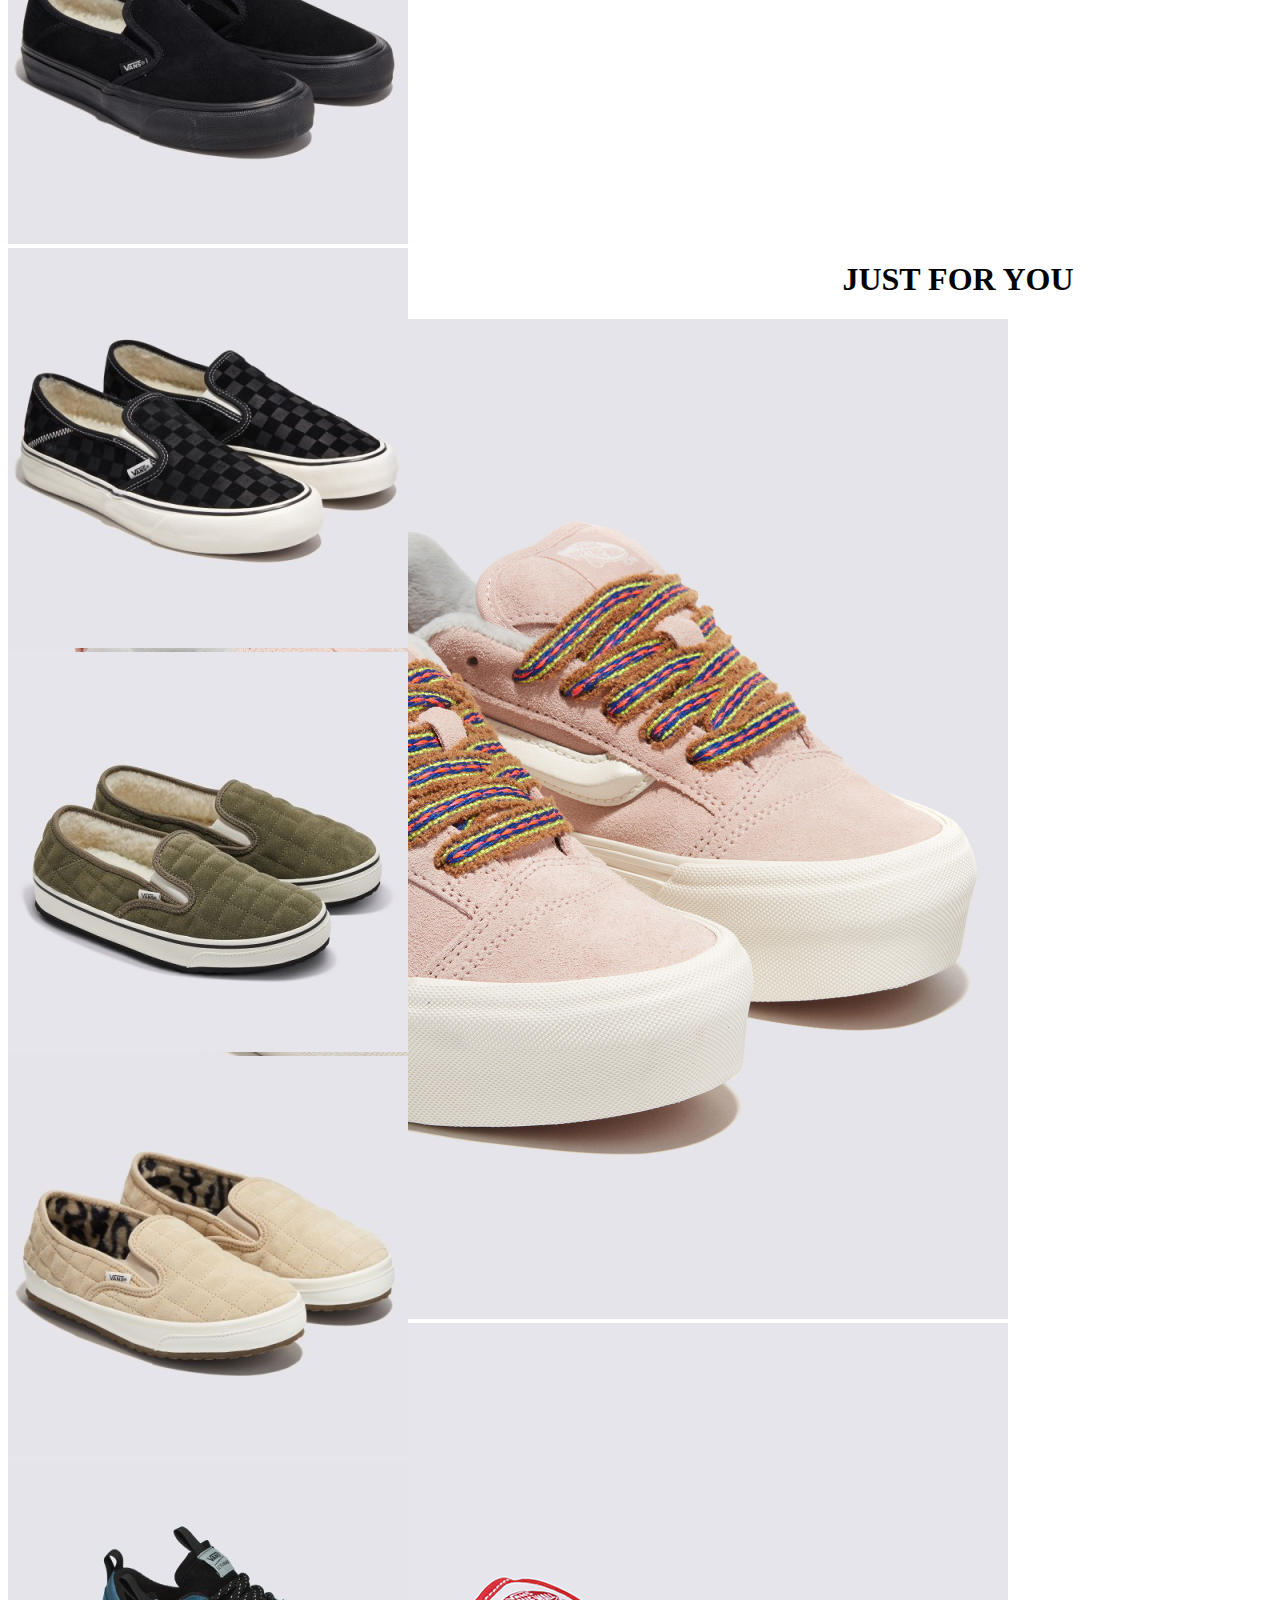
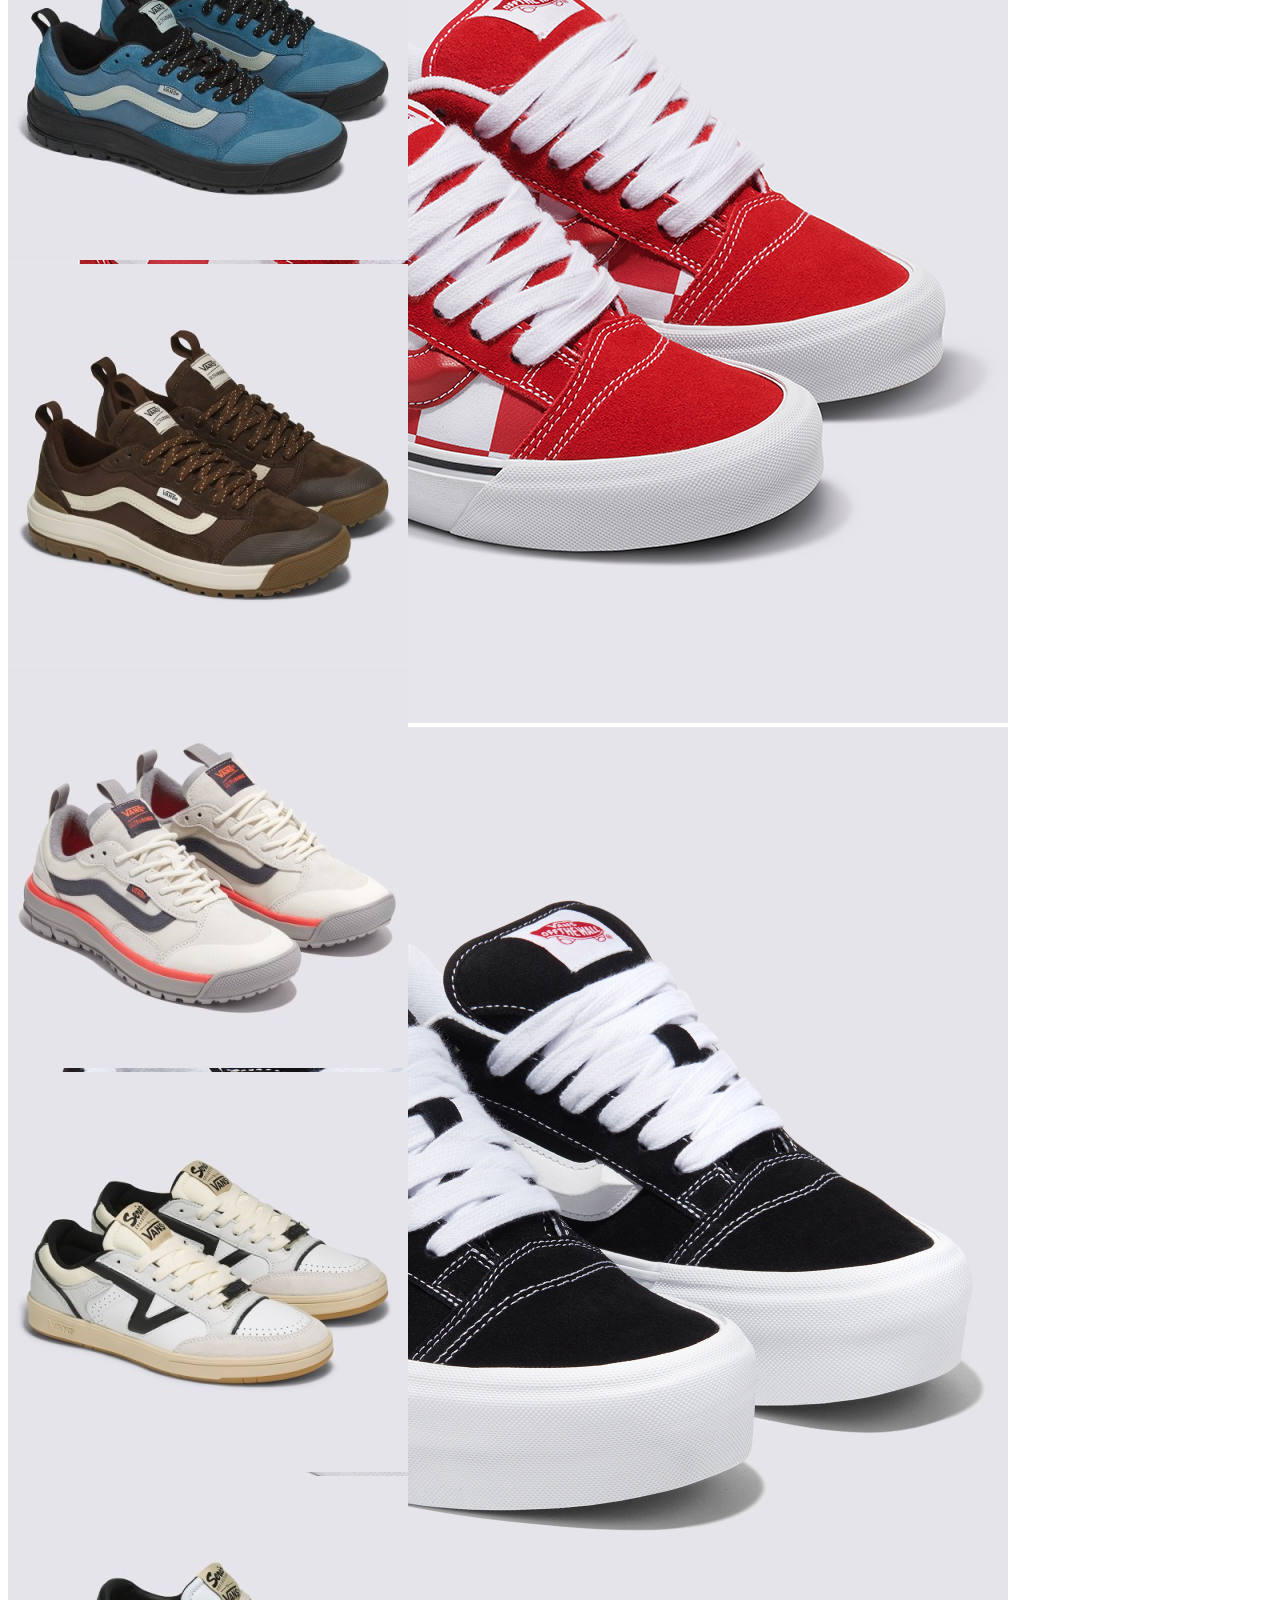
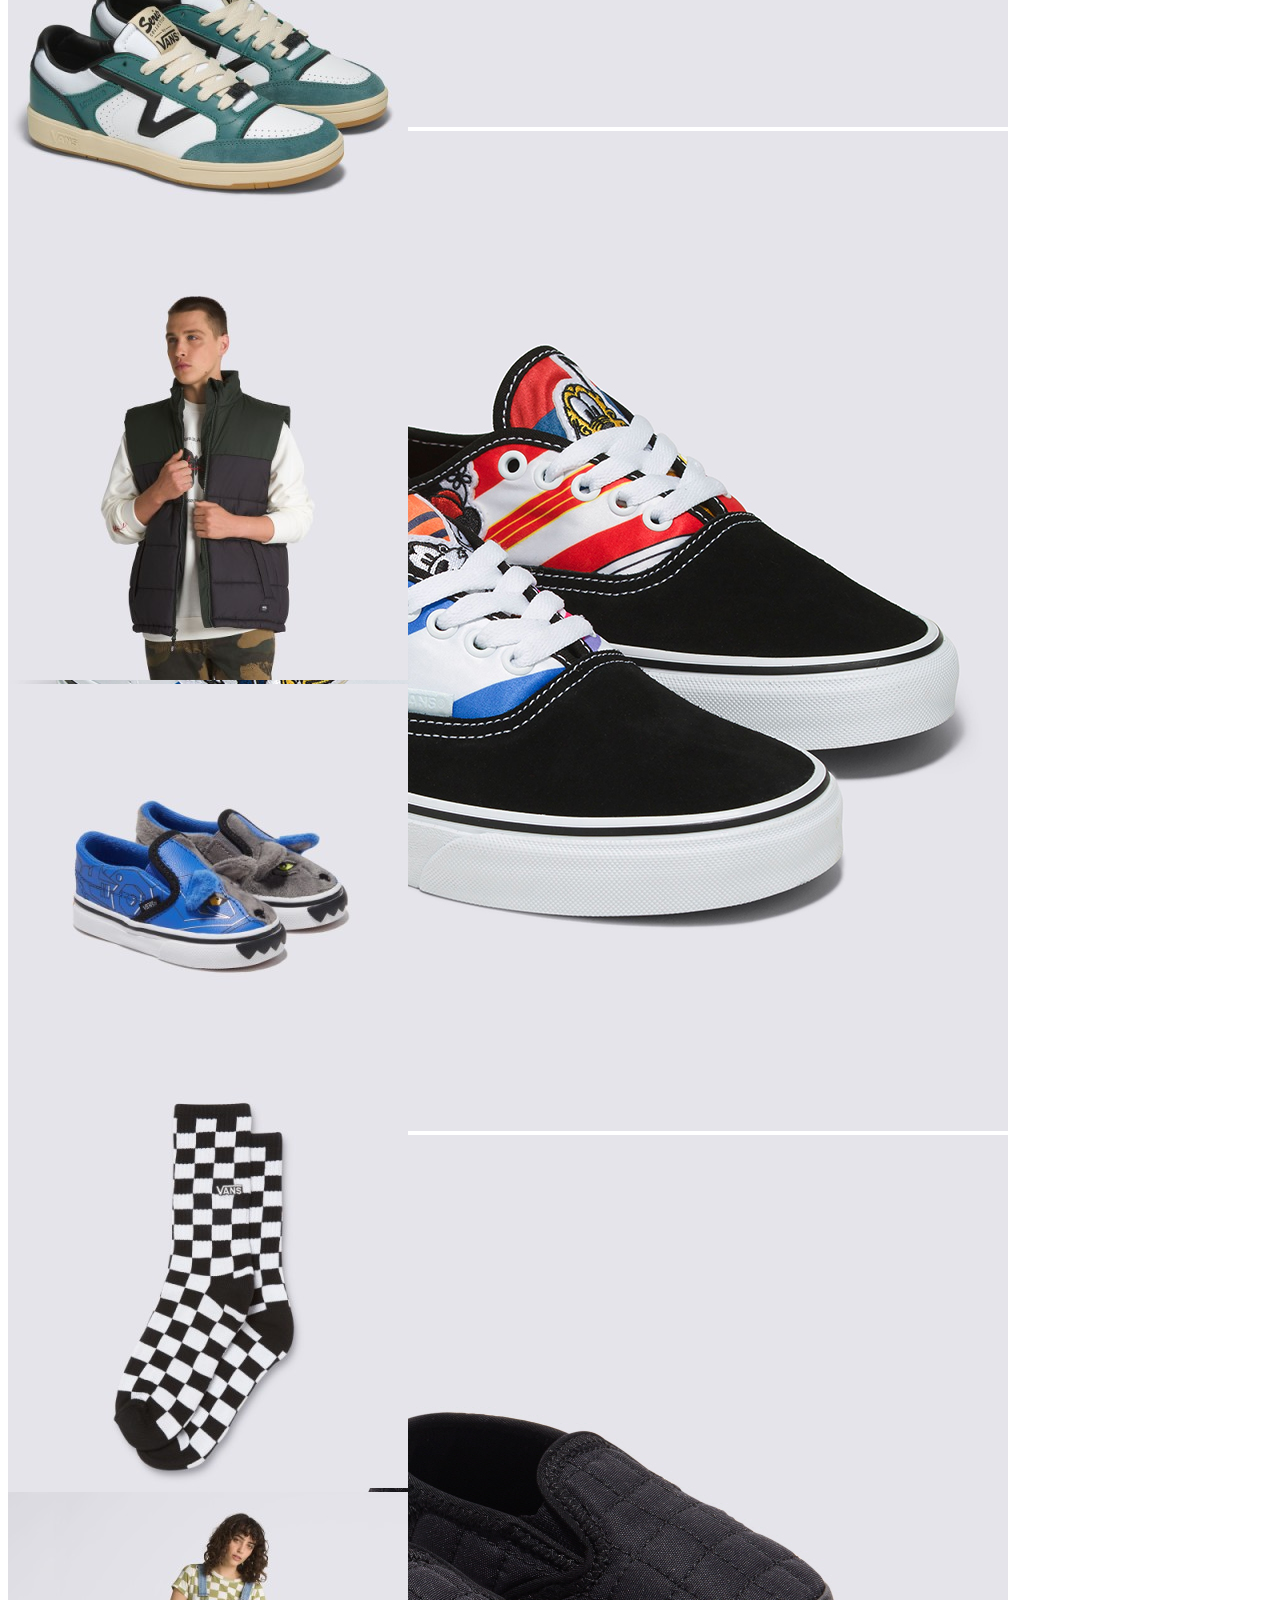
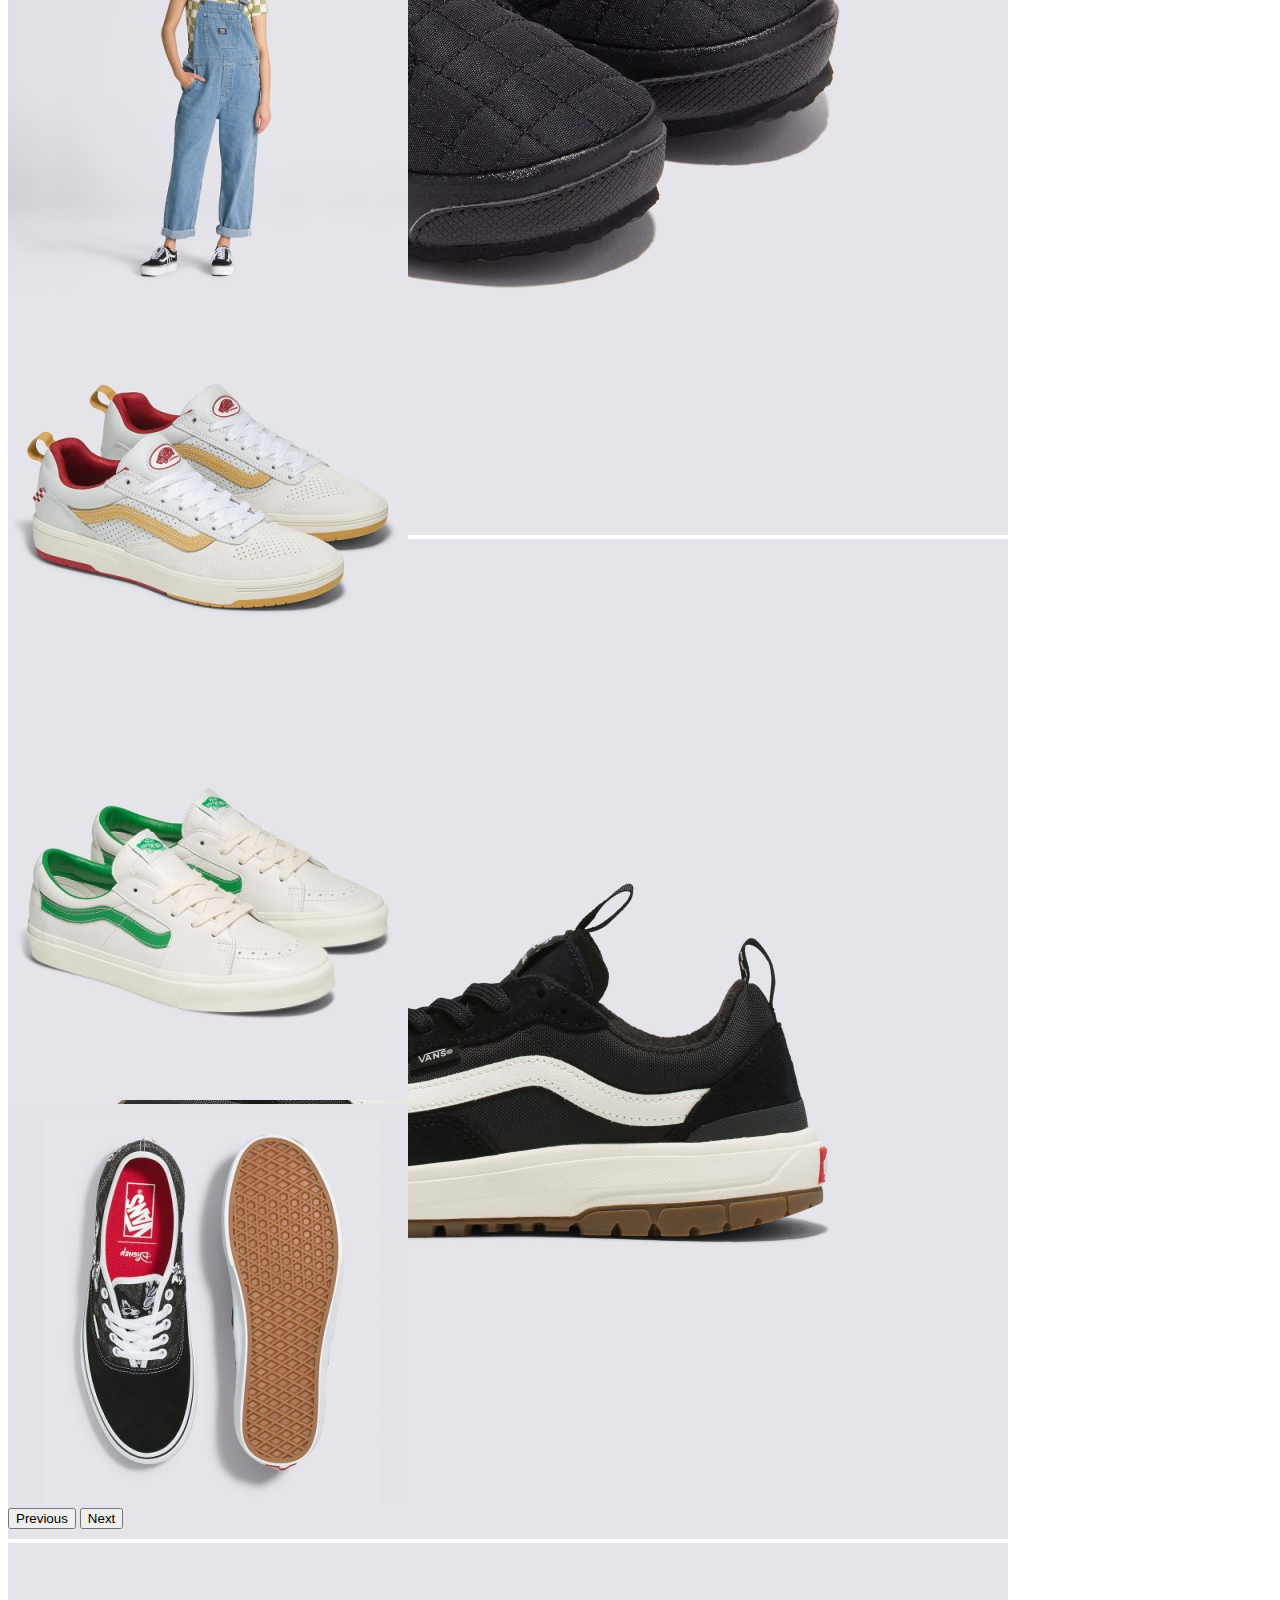
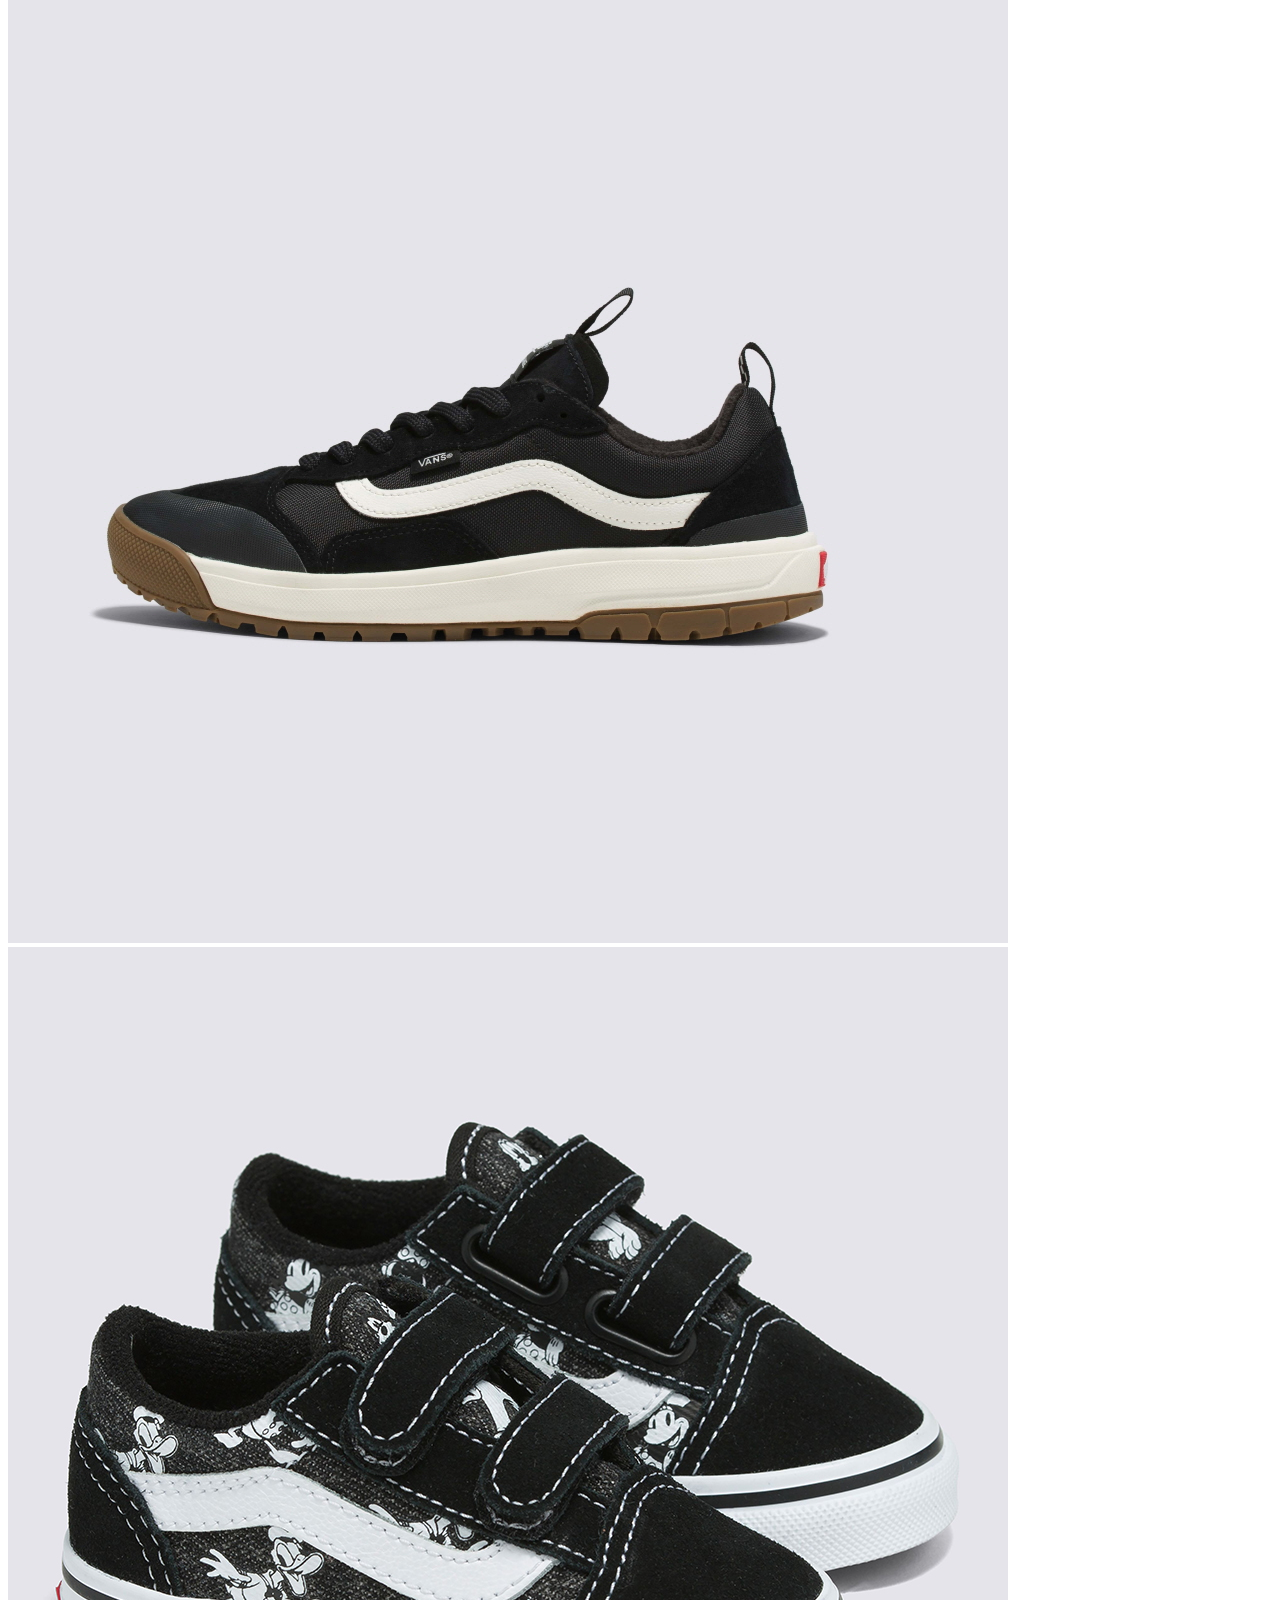
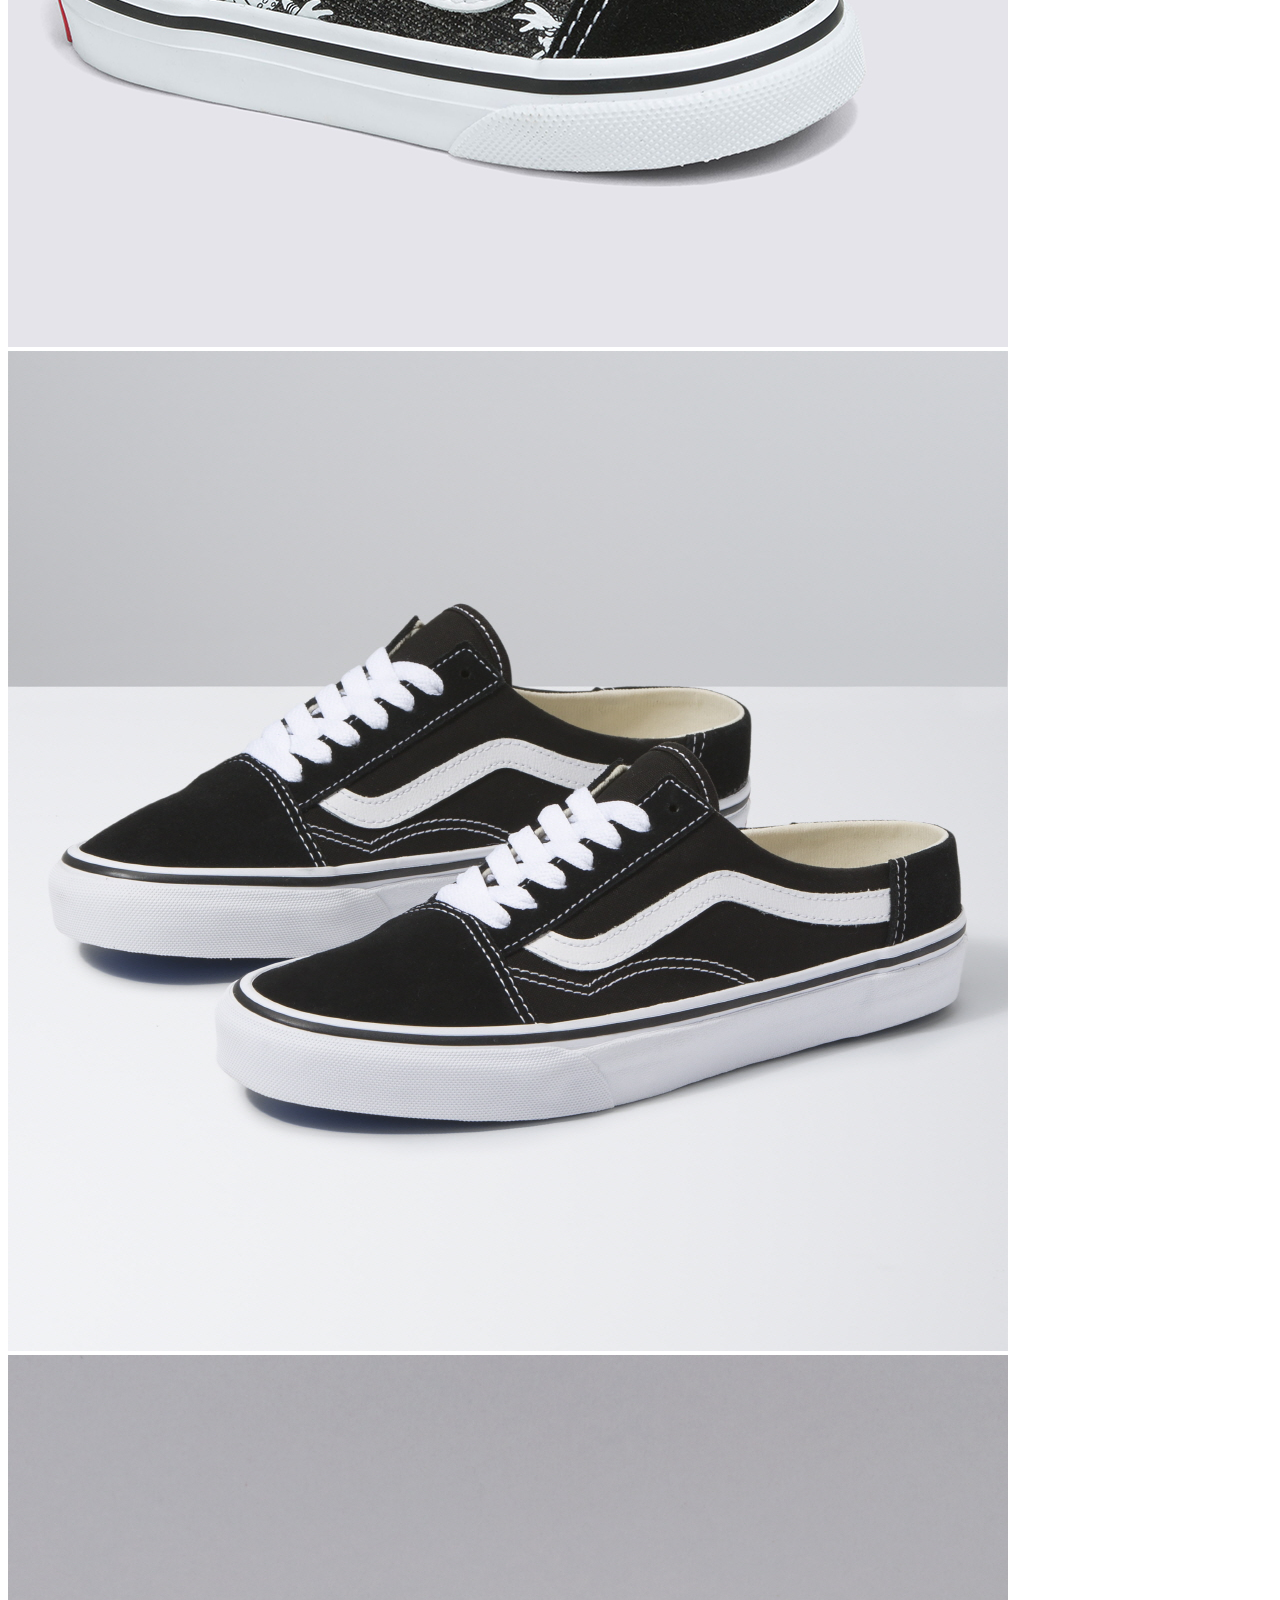
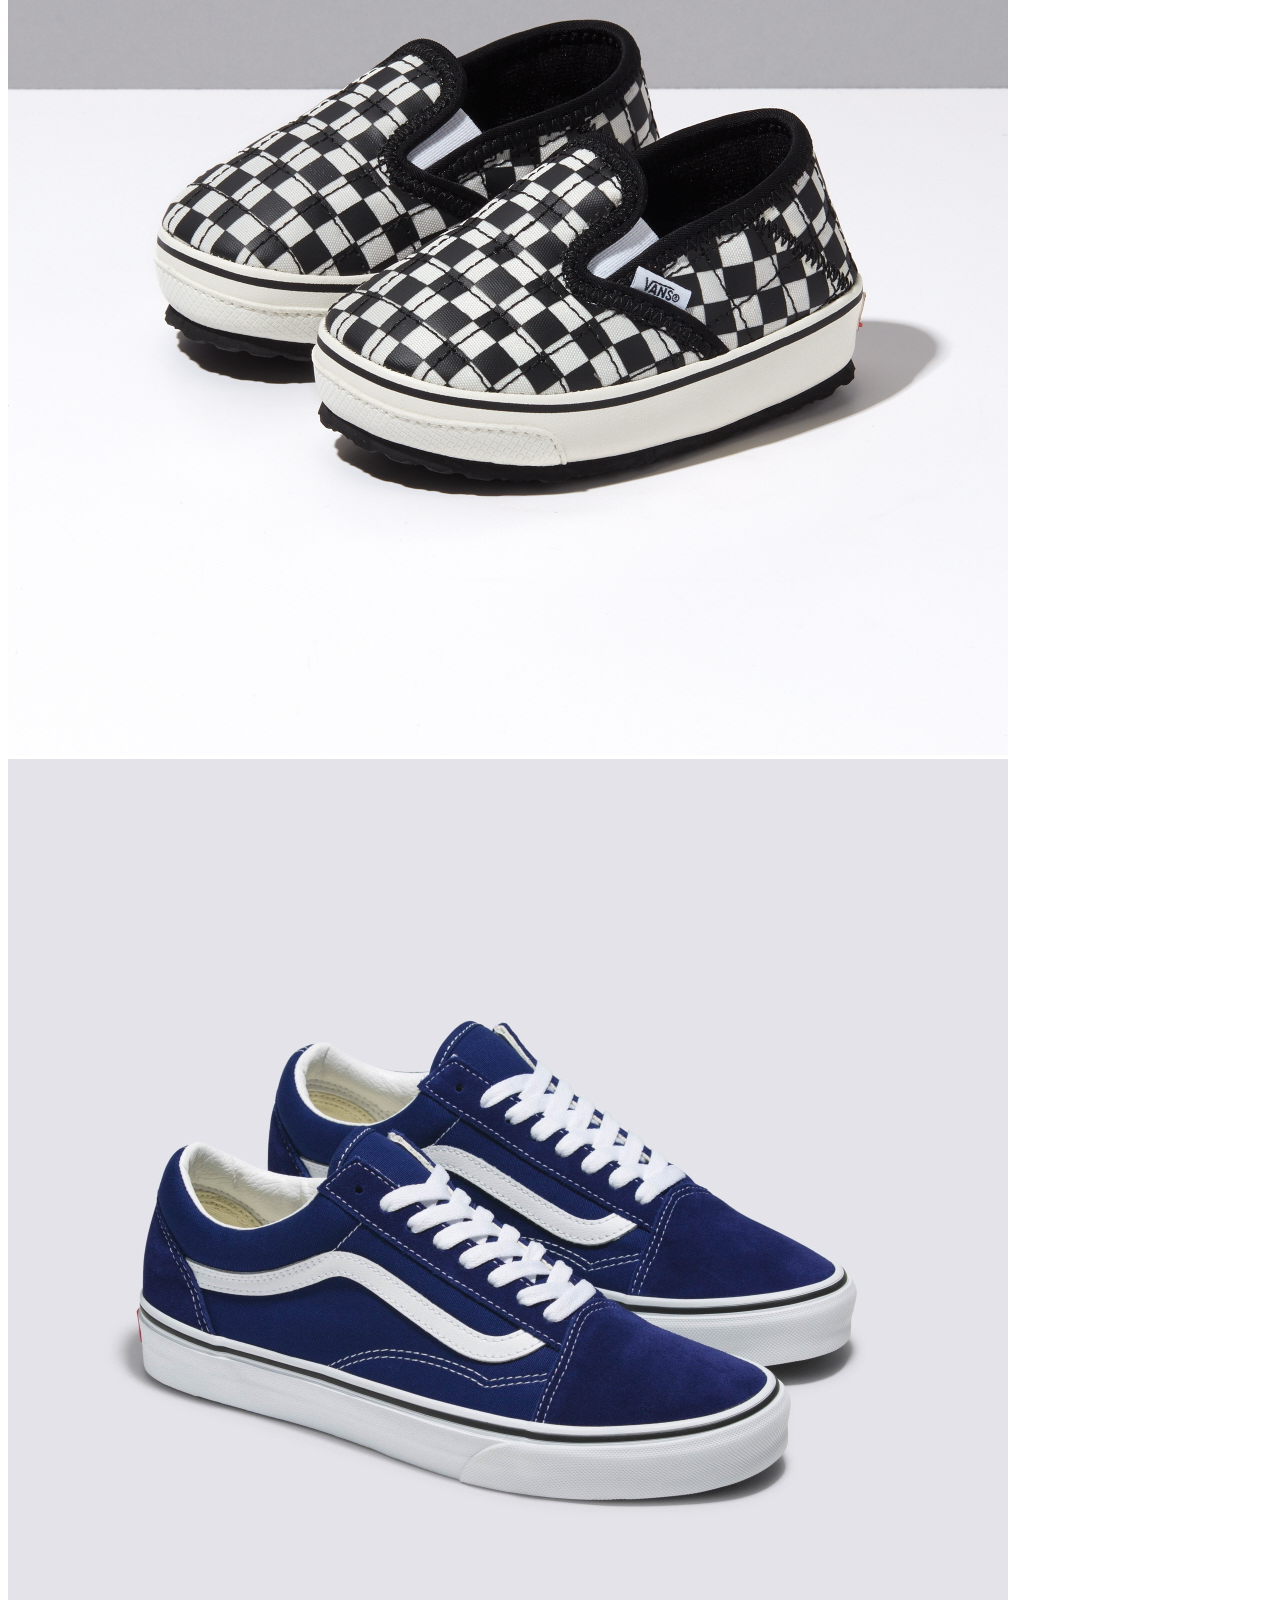
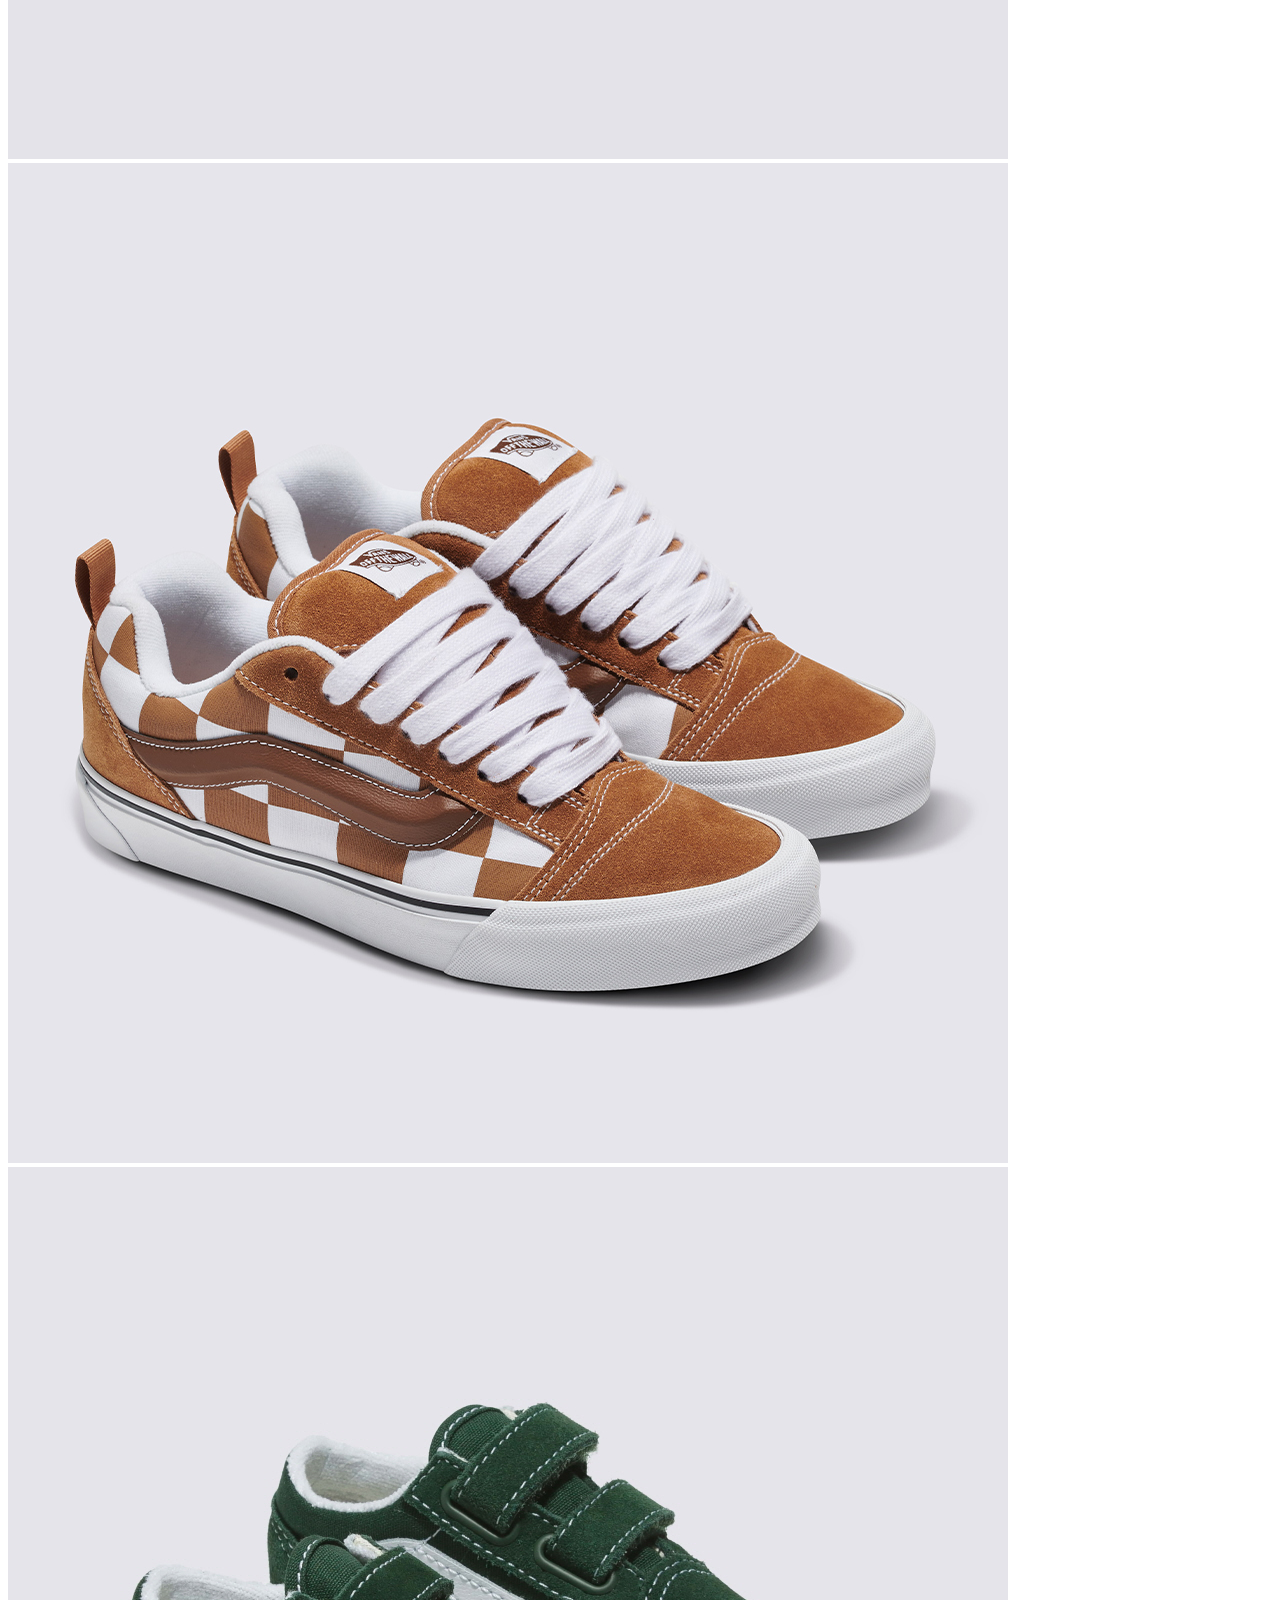
==== commit 8b0f20bc: "Add files via upload" ====
--- a/index.html
+++ b/index.html
@@ -254,7 +254,7 @@
                 <br>
             </div>
 
-            <div class="container-fluid">
+            <div class="container-fluid img-box">
                 <div class="row">
                     <h1 class="small-carouael-text">NEW ARRIVAL</h1>
                     <div id="carouselExampleControls" class="carousel slide" data-ride="carousel">
@@ -262,64 +262,80 @@
                             <div class="carousel-item active">
                                 <div class="row">
                                     <div class="col-sm-3">
-                                        <img src="imges/s2-1.jpg" alt="" class="img-fluid">
-                                    </div>
-                                    <div class="col-sm-3">
-                                        <img src="imges/s2-2.jpg" alt="" class="img-fluid">
-                                    </div>
-                                    <div class="col-sm-3">
-                                        <img src="imges/s2-3.jpg" alt="" class="img-fluid">
-                                    </div>
-                                    <div class="col-sm-3">
-                                        <img src="imges/s2-4.jpg" alt="" class="img-fluid">
-                                    </div>
-                                </div>
-                            </div>
-                            <div class="carousel-item">
-                                <div class="row">
-                                    <div class="col-sm-3">
-                                        <img src="imges/s2-5.jpg" alt="" class="img-fluid">
-                                    </div>
-                                    <div class="col-sm-3">
-                                        <img src="imges/s2-6.jpg" alt="" class="img-fluid">
-                                    </div>
-                                    <div class="col-sm-3">
-                                        <img src="imges/s2-7.jpg" alt="" class="img-fluid">
-                                    </div>
-                                    <div class="col-sm-3">
-                                        <img src="imges/s2-8.jpg" alt="" class="img-fluid">
-                                    </div>
-                                </div>
-                            </div>
-                            <div class="carousel-item">
-                                <div class="row">
-                                    <div class="col-sm-3">
-                                        <img src="imges/s2-9.jpg" alt="" class="img-fluid">
-                                    </div>
-                                    <div class="col-sm-3">
-                                        <img src="imges/s2-10.jpg" alt="" class="img-fluid">
-                                    </div>
-                                    <div class="col-sm-3">
-                                        <img src="imges/s2-11.jpg" alt="" class="img-fluid">
-                                    </div>
-                                    <div class="col-sm-3">
-                                        <img src="imges/s2-12.jpg" alt="" class="img-fluid">
-                                    </div>
-                                </div>
-                            </div>
-                            <div class="carousel-item">
-                                <div class="row">
-                                    <div class="col-sm-3">
-                                        <img src="imges/s2-13.jpg" alt="" class="img-fluid">
-                                    </div>
-                                    <div class="col-sm-3">
-                                        <img src="imges/s2-14.jpg" alt="" class="img-fluid">
-                                    </div>
-                                    <div class="col-sm-3">
-                                        <img src="imges/s2-15.jpg" alt="" class="img-fluid">
-                                    </div>
-                                    <div class="col-sm-3">
-                                        <img src="imges/s2-16.jpg" alt="" class="img-fluid">
+                                        <img src="imges/s2-1.jpg" alt="" class="img-fluid img">
+                                        <img src="imges/sh1.jpg" alt="" class="img-fluid img-hover">
+                                    </div>
+                                    <div class="col-sm-3">
+                                        <img src="imges/s2-2.jpg" alt="" class="img-fluid img">
+                                        <img src="imges/sh2.jpg" alt="" class="img- img-hover">
+                                    </div>
+                                    <div class="col-sm-3">
+                                        <img src="imges/s2-3.jpg" alt="" class="img-fluid img">
+                                        <img src="imges/sh3.jpg" alt="" class="img-fluid img-hover">
+                                    </div>
+                                    <div class="col-sm-3">
+                                        <img src="imges/s2-4.jpg" alt="" class="img-fluid img">
+                                        <img src="imges/sh4.jpg" alt="" class="img-fluid img-hover">
+                                    </div>
+                                </div>
+                            </div>
+                            <div class="carousel-item">
+                                <div class="row">
+                                    <div class="col-sm-3">
+                                        <img src="imges/s2-5.jpg" alt="" class="img-fluid img">
+                                        <img src="imges/sh5.jpg" alt="" class="img-fluid img-hover">
+                                    </div>
+                                    <div class="col-sm-3">
+                                        <img src="imges/s2-6.jpg" alt="" class="img-fluid img">
+                                        <img src="imges/sh6.jpg" alt="" class="img-fluid img-hover">
+                                    </div>
+                                    <div class="col-sm-3">
+                                        <img src="imges/s2-7.jpg" alt="" class="img-fluid img">
+                                        <img src="imges/sh7.jpg" alt="" class="img-fluid img-hover">
+                                    </div>
+                                    <div class="col-sm-3">
+                                        <img src="imges/s2-8.jpg" alt="" class="img-fluid img">
+                                        <img src="imges/sh8.jpg" alt="" class="img-fluid img-hover">
+                                    </div>
+                                </div>
+                            </div>
+                            <div class="carousel-item">
+                                <div class="row">
+                                    <div class="col-sm-3">
+                                        <img src="imges/s2-9.jpg" alt="" class="img-fluid img">
+                                        <img src="imges/sh9.jpg" alt="" class="img-fluid img-hover">
+                                    </div>
+                                    <div class="col-sm-3">
+                                        <img src="imges/s2-10.jpg" alt="" class="img-fluid img">
+                                        <img src="imges/sh10.jpg" alt="" class="img-fluid img-hover">
+                                    </div>
+                                    <div class="col-sm-3">
+                                        <img src="imges/s2-11.jpg" alt="" class="img-fluid img">
+                                        <img src="imges/sh11.jpg" alt="" class="img-fluid img-hover">
+                                    </div>
+                                    <div class="col-sm-3">
+                                        <img src="imges/s2-12.jpg" alt="" class="img-fluid img">
+                                        <img src="imges/sh12.jpg" alt="" class="img-fluid img-hover">
+                                    </div>
+                                </div>
+                            </div>
+                            <div class="carousel-item">
+                                <div class="row">
+                                    <div class="col-sm-3">
+                                        <img src="imges/s2-13.jpg" alt="" class="img-fluid img">
+                                        <img src="imges/sh13.jpg" alt="" class="img-fluid img-hover">
+                                    </div>
+                                    <div class="col-sm-3">
+                                        <img src="imges/s2-14.jpg" alt="" class="img-fluid img">
+                                        <img src="imges/sh14.jpg" alt="" class="img-fluid img-hover">
+                                    </div>
+                                    <div class="col-sm-3">
+                                        <img src="imges/s2-15.jpg" alt="" class="img-fluid img">
+                                        <img src="imges/sh15.jpg" alt="" class="img-fluid img-hover">
+                                    </div>
+                                    <div class="col-sm-3">
+                                        <img src="imges/s2-16.jpg" alt="" class="img-fluid img">
+                                        <img src="imges/sh16.jpg" alt="" class="img-fluid img-hover">
                                     </div>
                                 </div>
                             </div>
--- a/css/main-style.css
+++ b/css/main-style.css
@@ -12,7 +12,7 @@
     position: absolute;
     top: 5px;
     right: 110px;
-    
+
     font-size: 13px;
 }
 
@@ -60,6 +60,8 @@
 .card-deck {
     width: 1800px;
     margin: 0 auto;
+
+    overflow: hidden;
 }
 
 .card-body {
@@ -145,6 +147,26 @@
     margin: 0 auto;
 }
 
+.img-box {
+    position: relative;
+    width: 1900px;
+    height: 400px;
+}
+
+.img-box img.img-hover {
+    display: none;
+}
+
+.img-box .col-sm-3:hover img.img {
+    transition: 0.4s;
+    display: none;
+}
+
+.img-box .col-sm-3:hover img.img-hover {
+    transition: 0.4s;
+    display: block
+}
+
 .card-title {
     margin-bottom: 0.75rem;
     font-weight: bold;
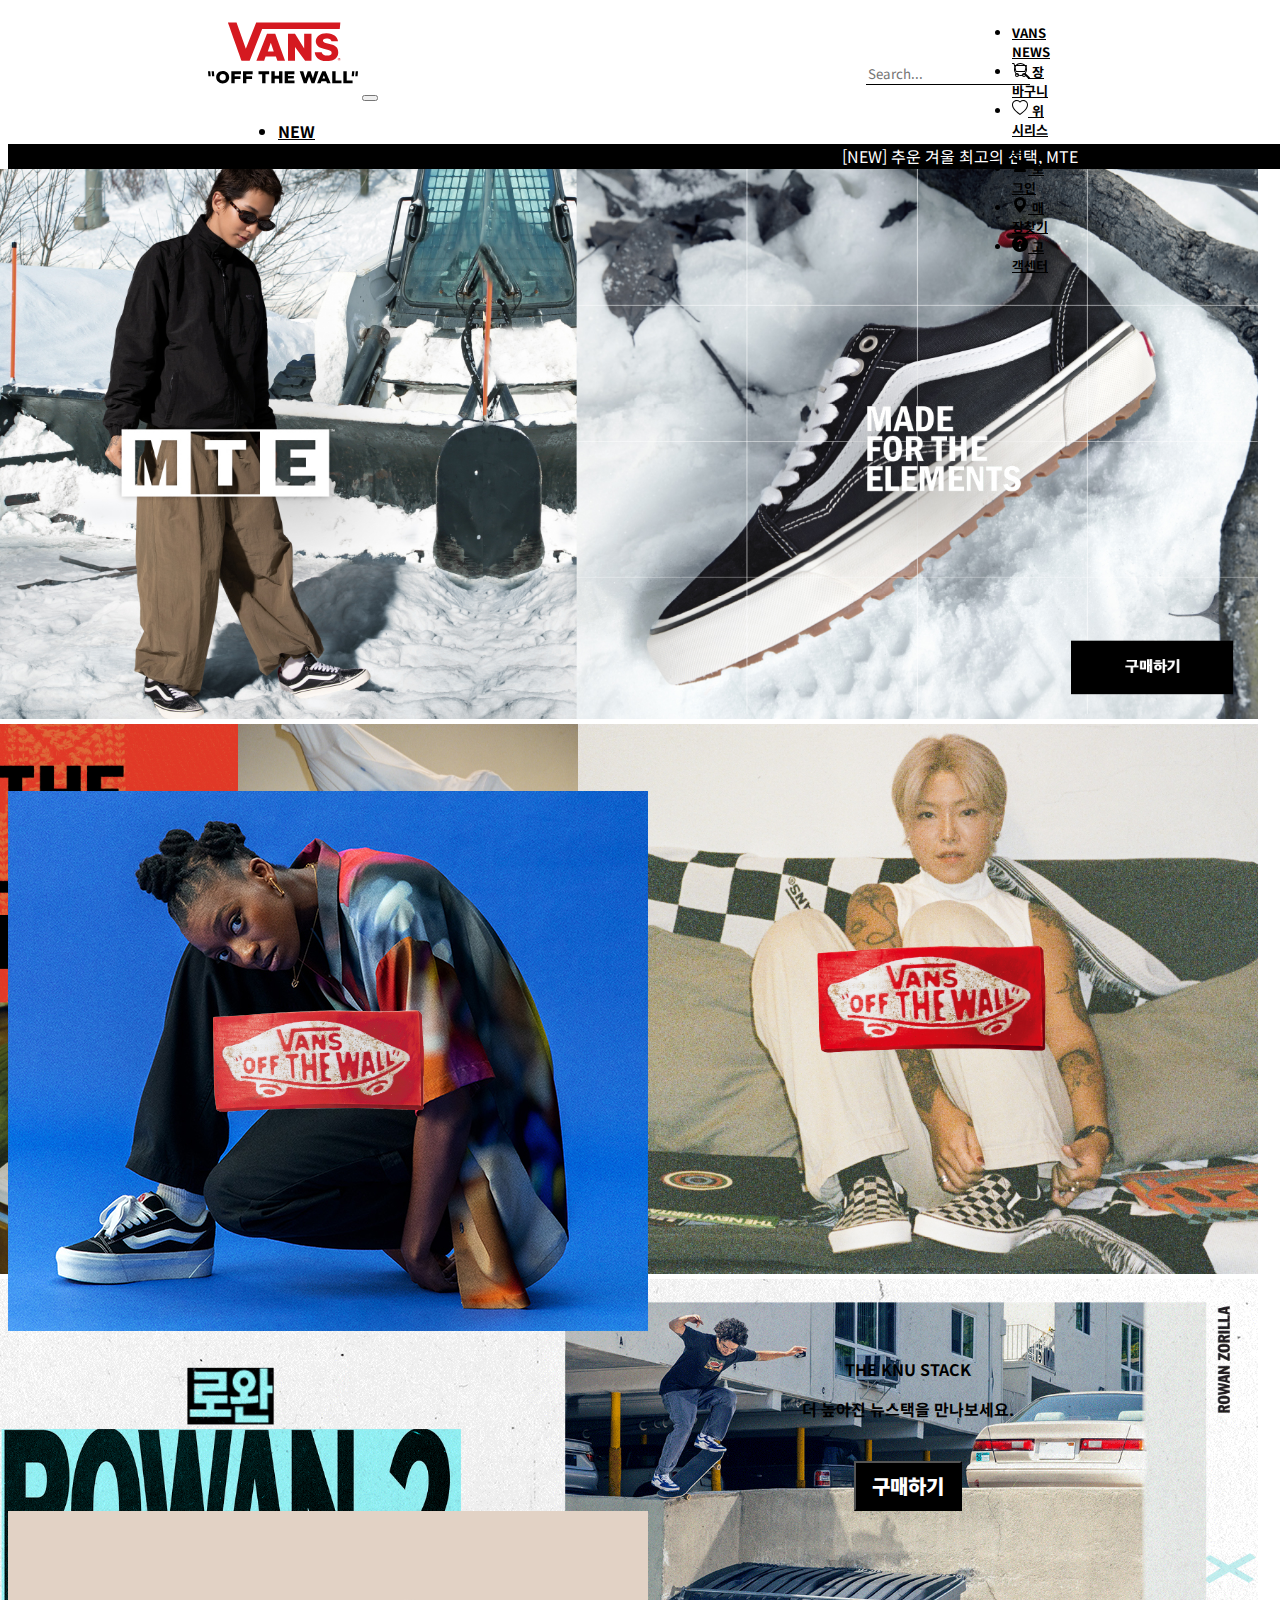
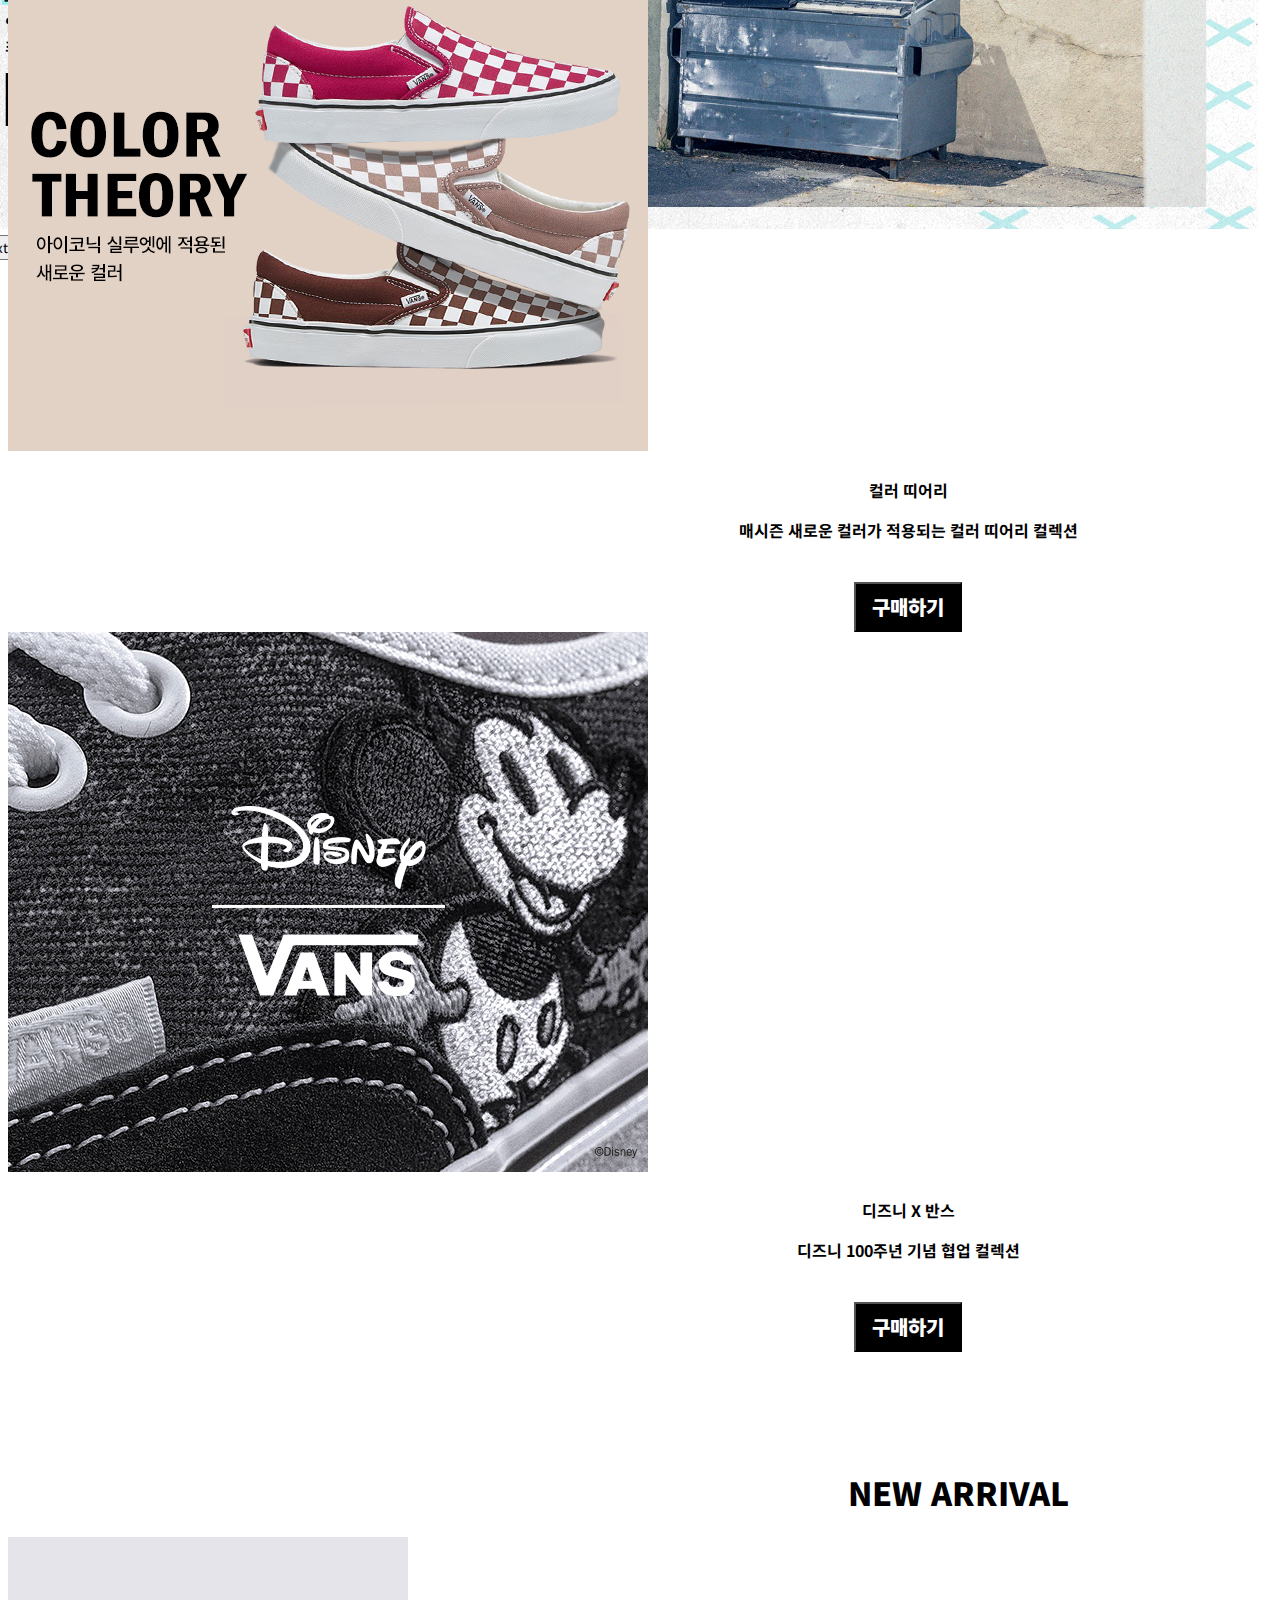
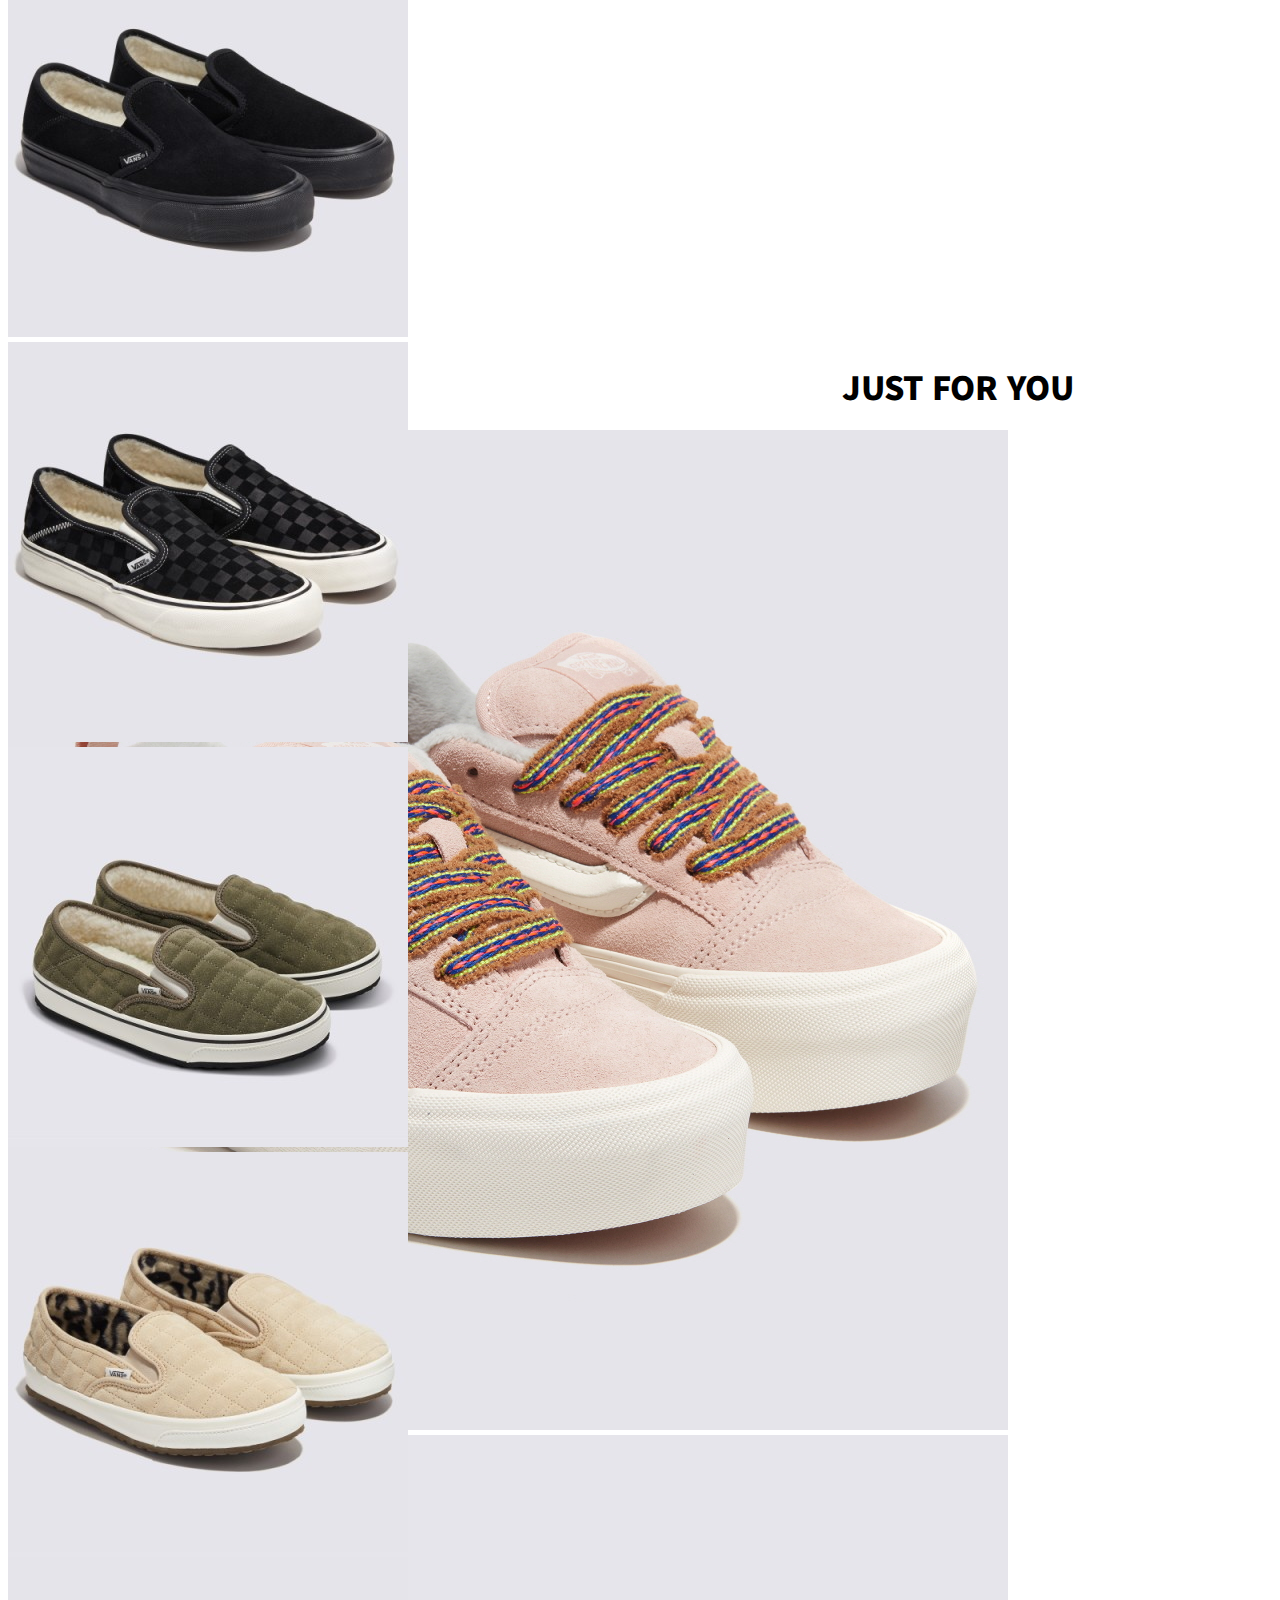
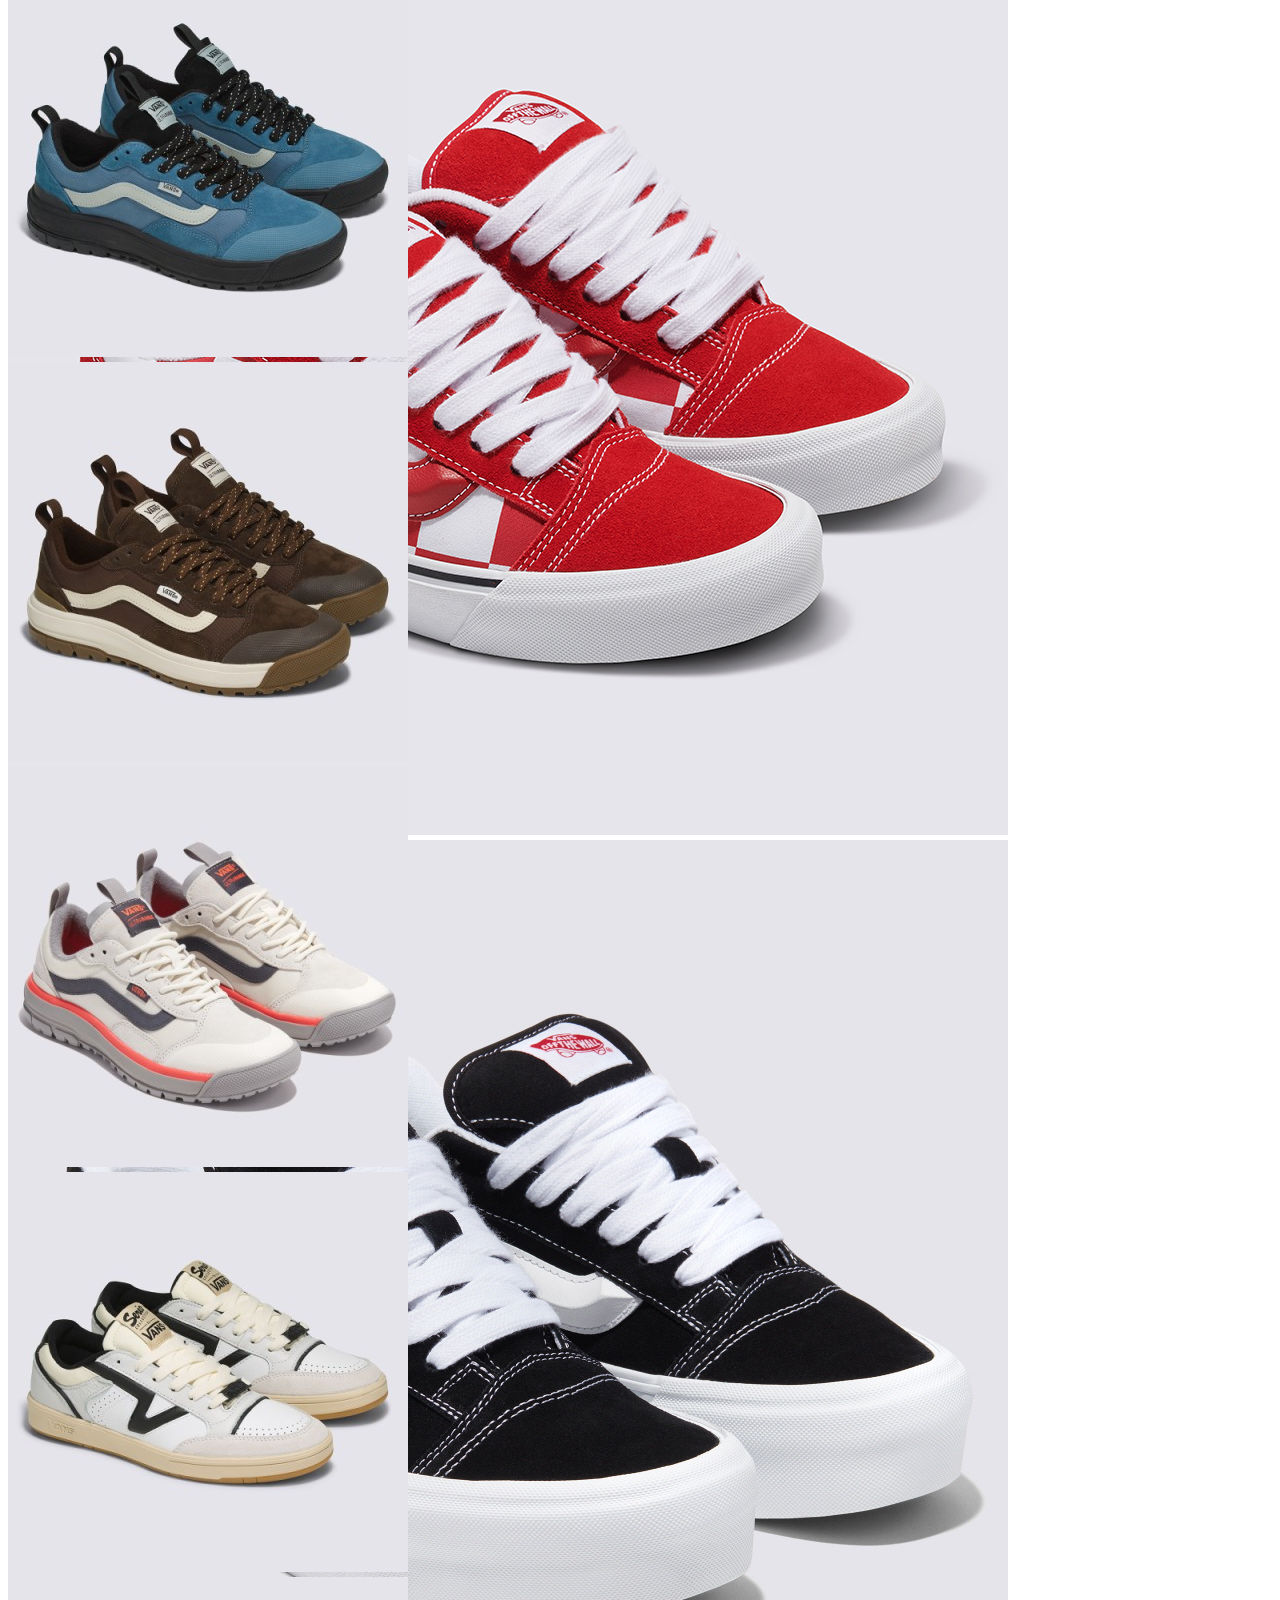
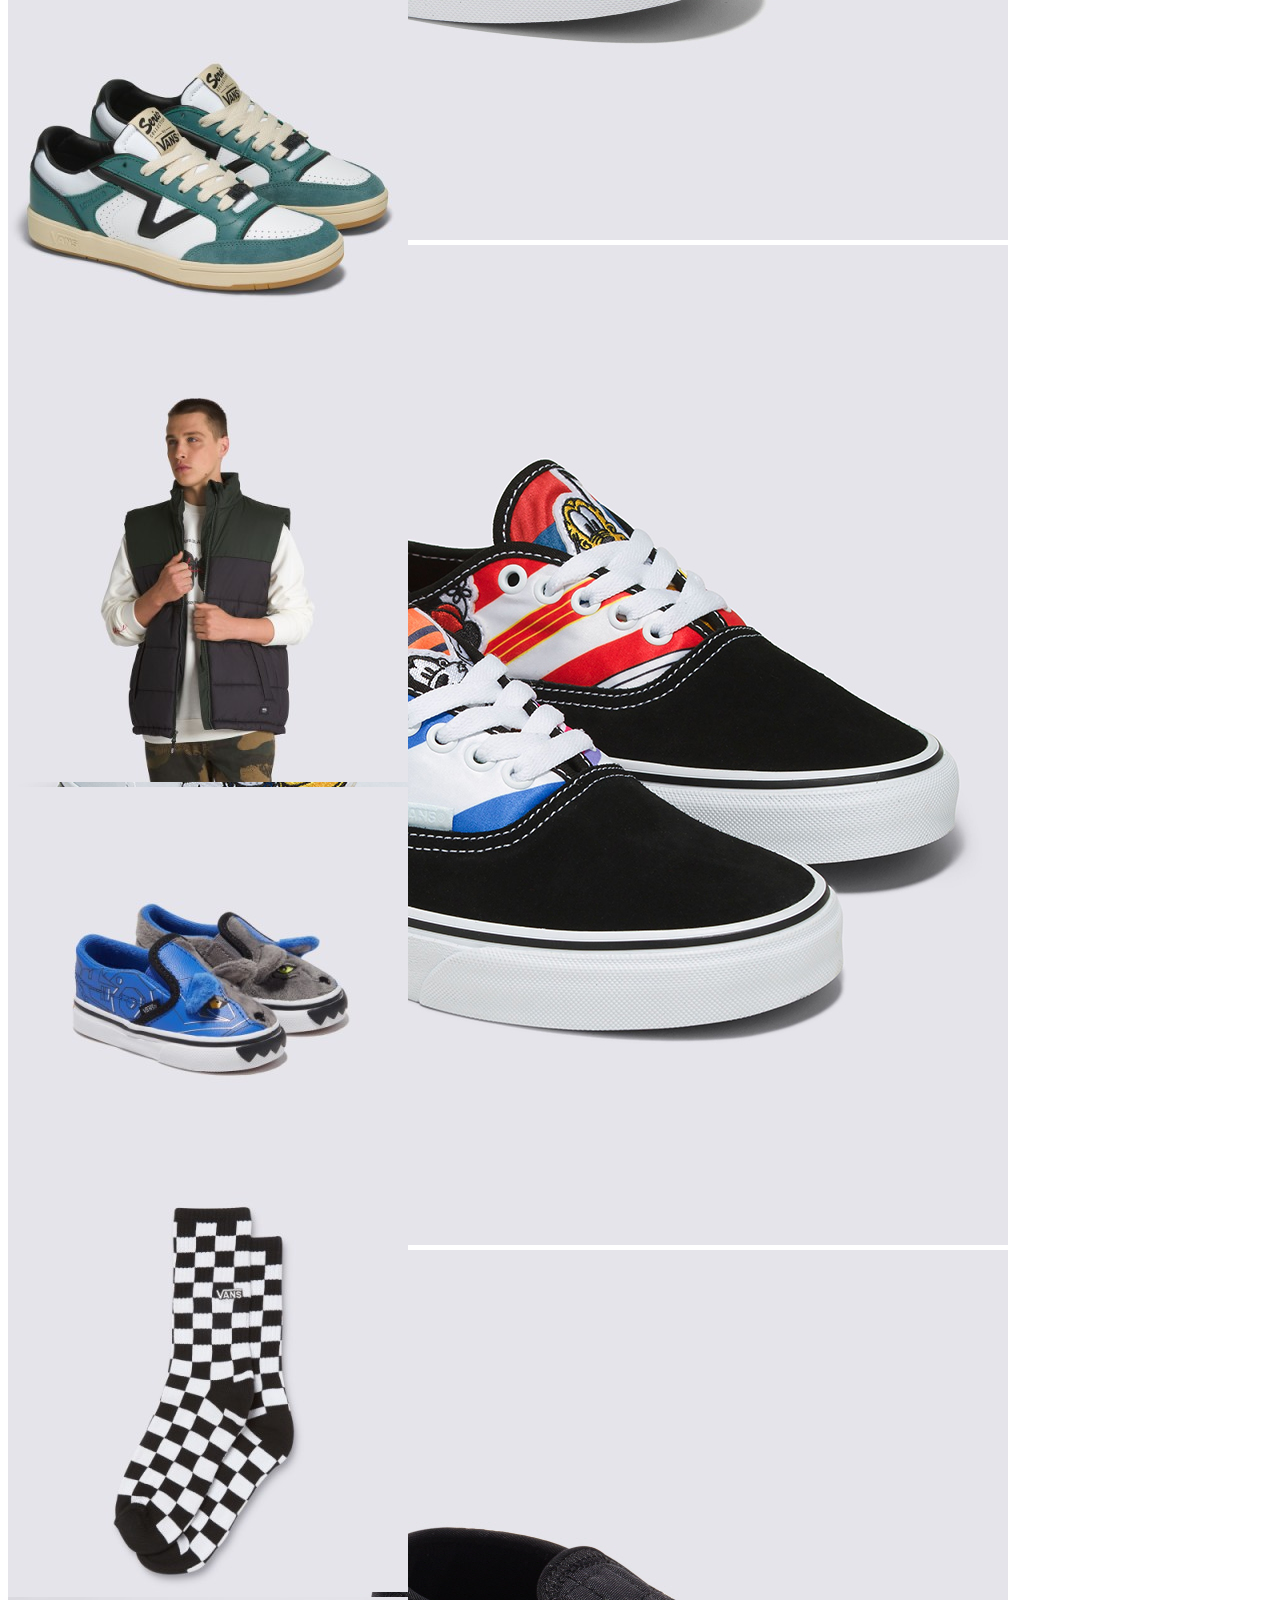
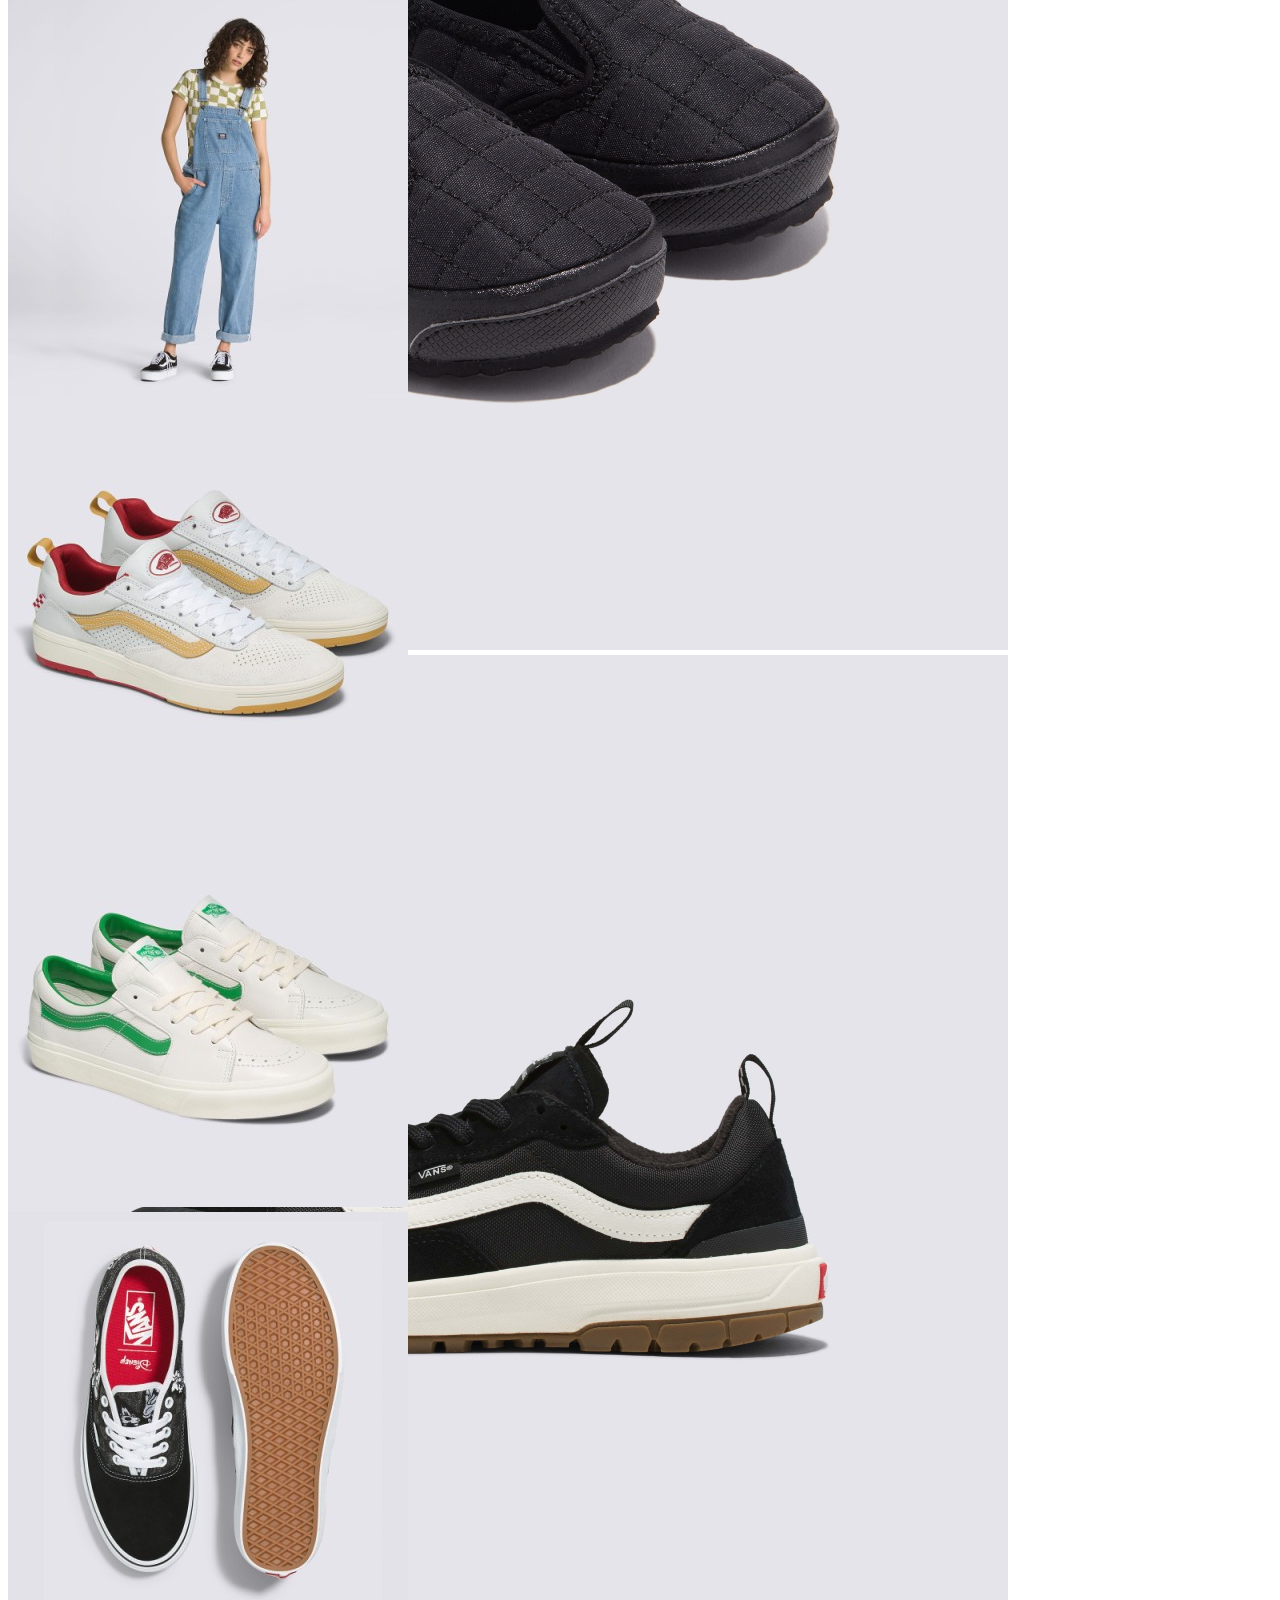
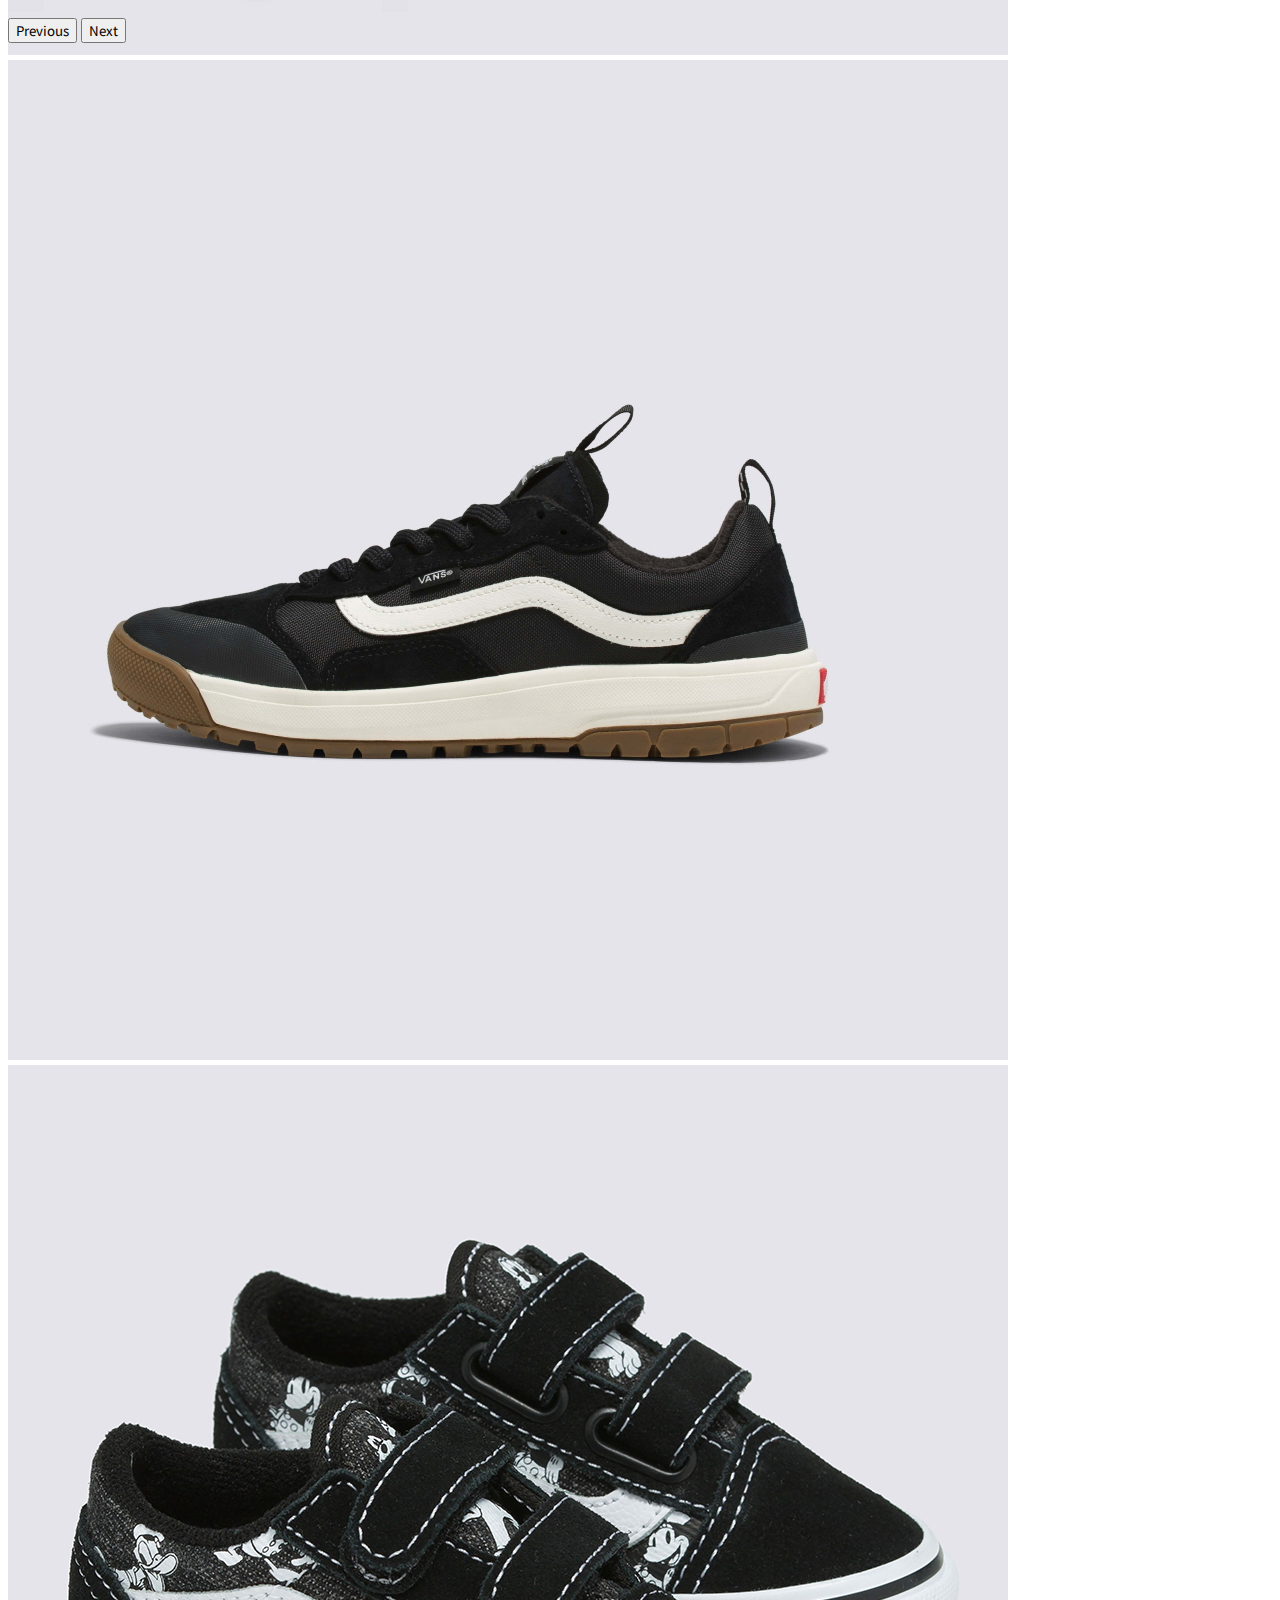
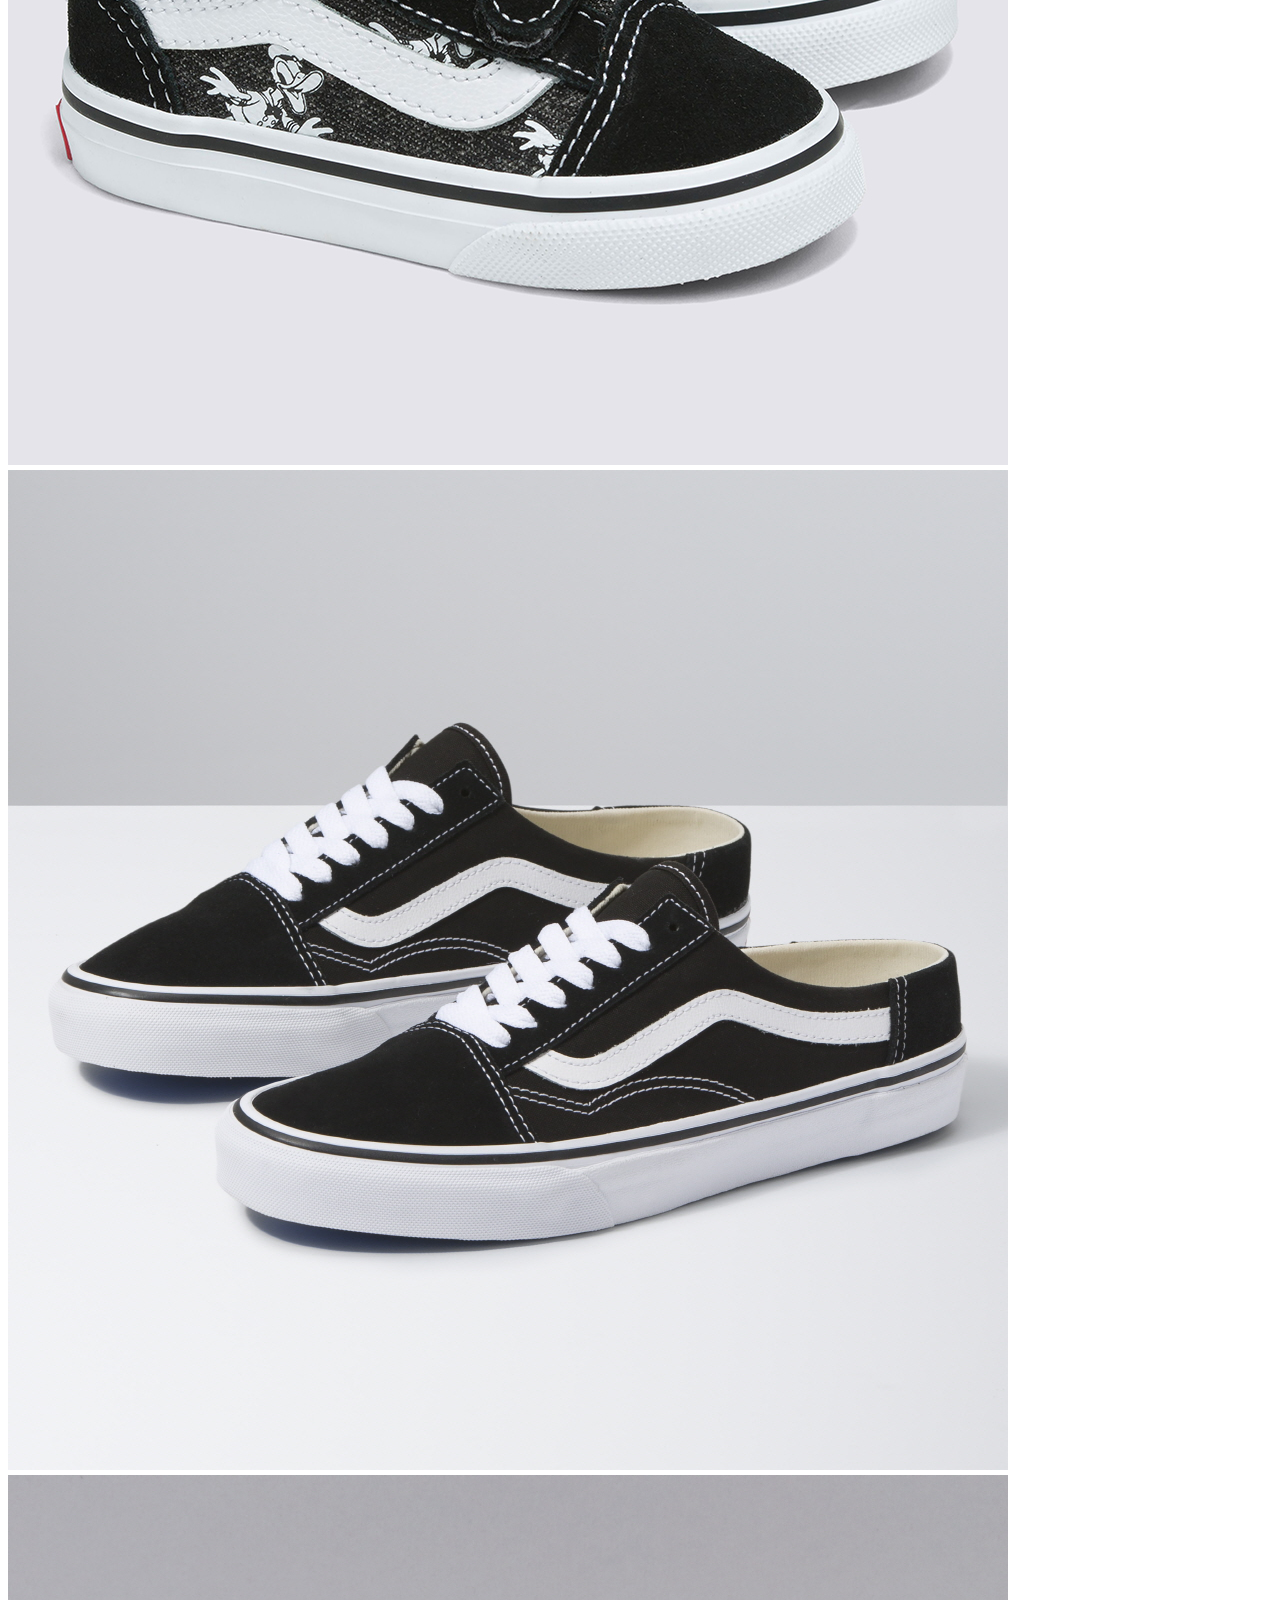
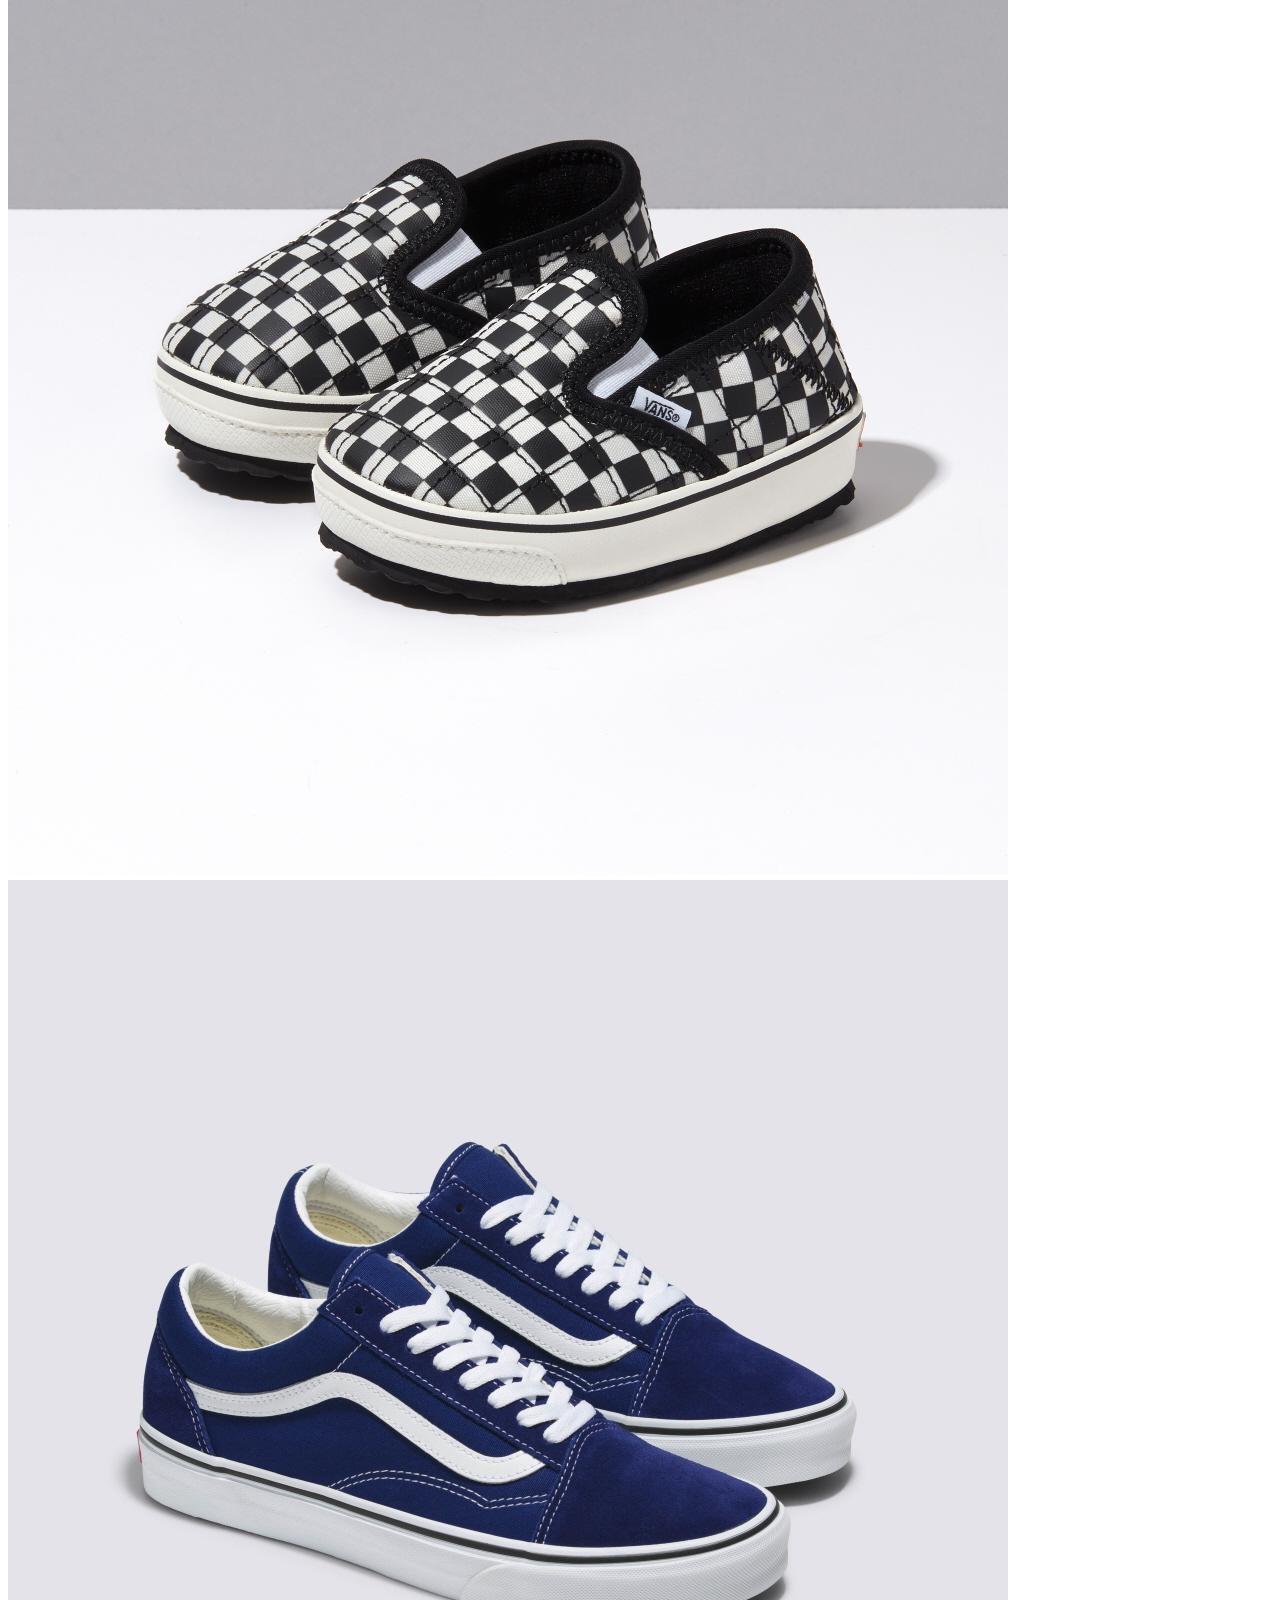
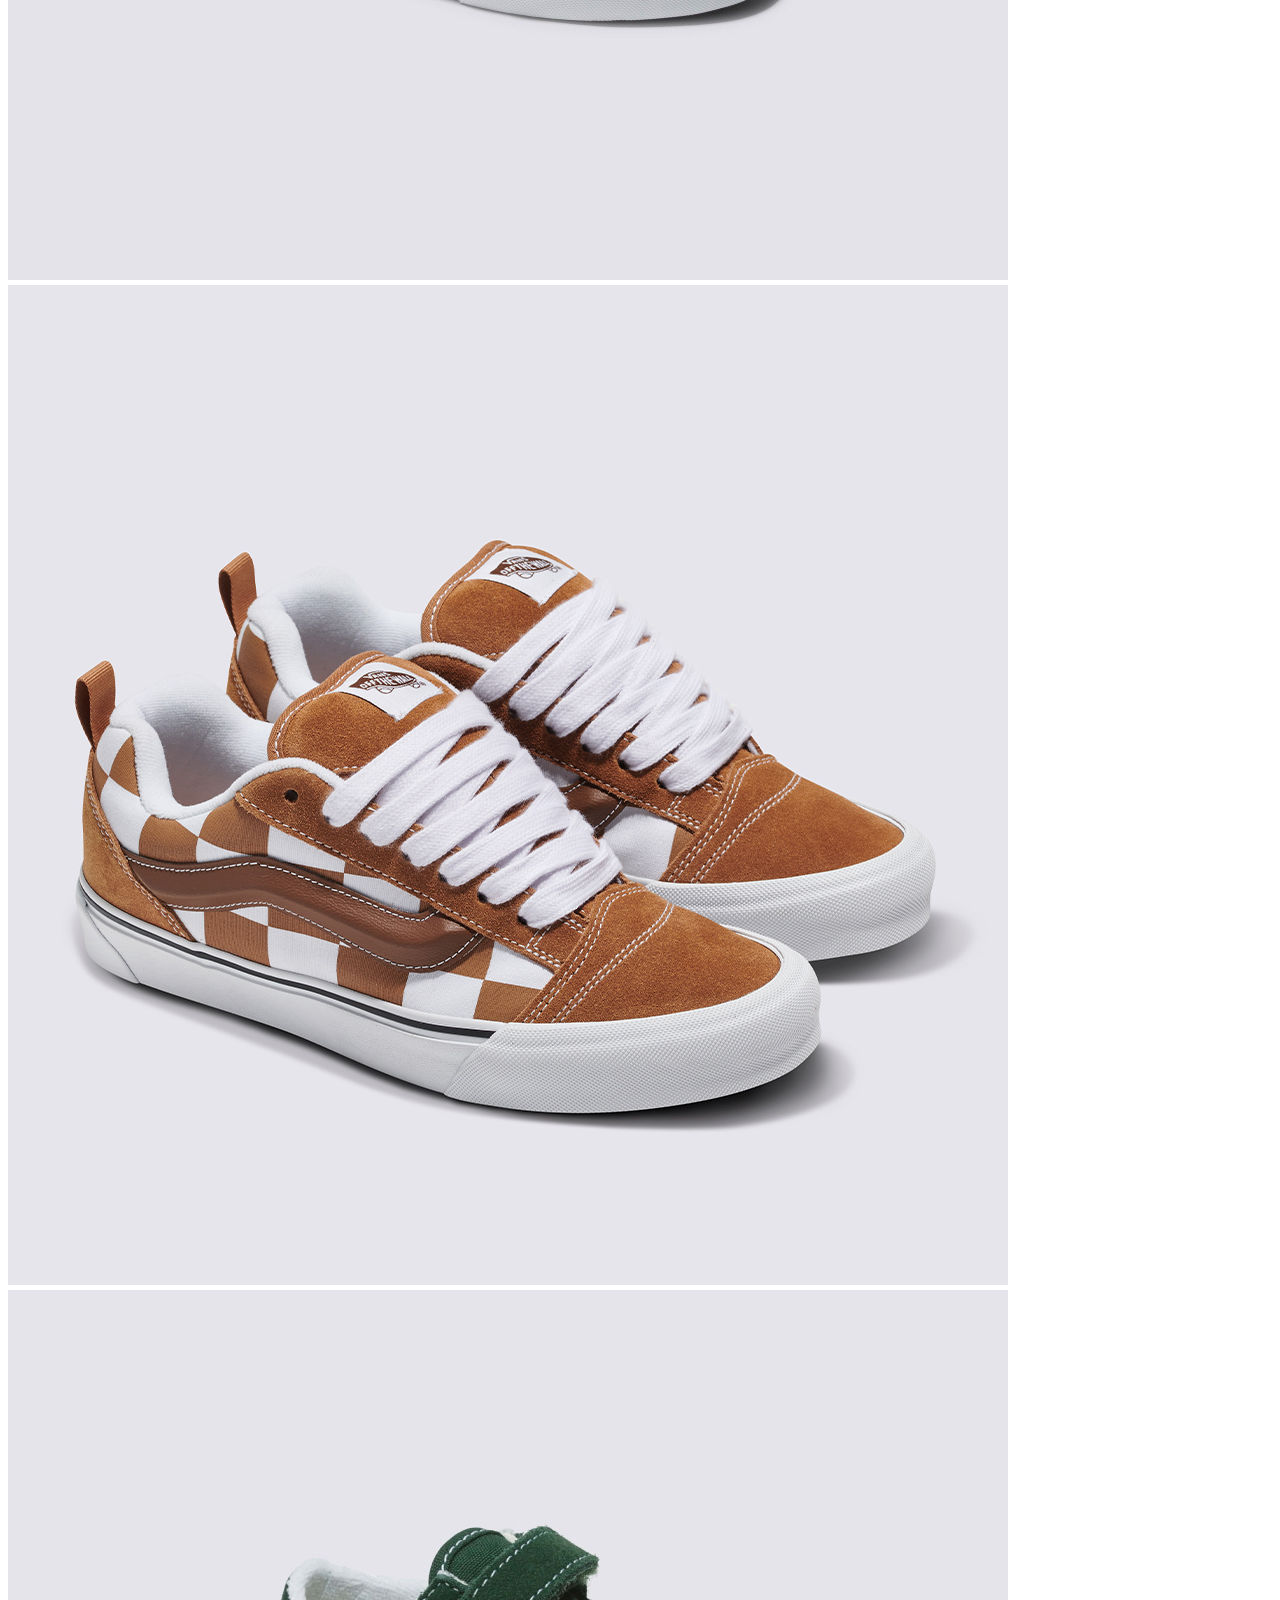
==== commit 3733751e: "Add files via upload" ====
--- a/index.html
+++ b/index.html
@@ -26,22 +26,25 @@
                         <div class="collapse navbar-collapse nav" id="navbarSupportedContent">
                             <ul class="navbar-nav mr-auto">
                                 <li class="nav-item">
-                                    <a class="nav-link disabled" href="#"> VANS NEWS </a>
-                                </li>
-                                <li class="nav-item">
-                                    <a class="nav-link disabled" href="#"> <img src="imges/cart2.svg" alt=""> 장바구니</a>
-                                </li>
-                                <li class="nav-item">
-                                    <a class="nav-link disabled" href="#"> <img src="imges/heart.svg" alt=""> 위시리스트</a>
-                                </li>
-                                <li class="nav-item">
-                                    <a class="nav-link disabled" href="#"> <img src="imges/person-fill.svg" alt=""> 로그인</a>
-                                </li>
-                                <li class="nav-item">
-                                    <a class="nav-link disabled" href="#"> <img src="imges/geo-alt-fill.svg" alt=""> 매장찾기</a>
-                                </li>
-                                <li class="nav-item">
-                                    <a class="nav-link disabled" href="#"> <img src="imges/question-circle-fill.svg" alt=""> 고객센터</a>
+                                    <a class="nav-link" href="https://www.vans.co.kr/vansNews"> VANS NEWS </a>
+                                </li>
+                                <li class="nav-item">
+                                    <a class="nav-link" href="login.html"> <img src="imges/cart2.svg" alt=""> 장바구니</a>
+                                </li>
+                                <li class="nav-item">
+                                    <a class="nav-link" href="login.html"> <img src="imges/heart.svg" alt=""> 위시리스트</a>
+                                </li>
+                                <li class="nav-item">
+                                    <a class="nav-link" href="login.html"> <img src="imges/person-fill.svg" alt="">
+                                        로그인</a>
+                                </li>
+                                <li class="nav-item">
+                                    <a class="nav-link" href="https://www.vans.co.kr/store?isPaging=false"> <img src="imges/geo-alt-fill.svg" alt="">
+                                        매장찾기</a>
+                                </li>
+                                <li class="nav-item">
+                                    <a class="nav-link" href="https://www.vans.co.kr/cscenter"> <img src="imges/question-circle-fill.svg"
+                                            alt=""> 고객센터</a>
                                 </li>
                             </ul>
                         </div>
@@ -256,7 +259,7 @@
 
             <div class="container-fluid img-box">
                 <div class="row">
-                    <h1 class="small-carouael-text">NEW ARRIVAL</h1>
+                    <h1 class="small-carouael-text"><b>NEW ARRIVAL</b></h1>
                     <div id="carouselExampleControls" class="carousel slide" data-ride="carousel">
                         <div class="carousel-inner NEW-ARRIVAL col-xl-9">
                             <div class="carousel-item active">
@@ -267,7 +270,7 @@
                                     </div>
                                     <div class="col-sm-3">
                                         <img src="imges/s2-2.jpg" alt="" class="img-fluid img">
-                                        <img src="imges/sh2.jpg" alt="" class="img- img-hover">
+                                        <img src="imges/sh2.jpg" alt="" class="img-fluid img-hover">
                                     </div>
                                     <div class="col-sm-3">
                                         <img src="imges/s2-3.jpg" alt="" class="img-fluid img">
@@ -364,7 +367,7 @@
 
             <div class="container-fluid">
                 <div class="row">
-                    <h1 class="small-carouael-text">JUST FOR YOU</h1>
+                    <h1 class="small-carouael-text"><b>JUST FOR YOU</b></h1>
                     <div id="carouselExampleControls02" class="carousel slide" data-ride="carousel">
                         <div class="carousel-inner NEW-ARRIVAL col-xl-9">
                             <div class="carousel-item active">
@@ -524,8 +527,8 @@
 
             <div class="container-fluid tab-news">
                 <div class="text">
-                    <h5><b>-업데이트-</b></h5>
-                    <h2>VANS NEWS</h2>
+                    <h6><b>-업데이트-</b></h6>
+                    <h2><b>VANS NEWS</b></h2>
                 </div>
                 <div class="row">
                     <div class="row row-cols-1 row-cols-md-4 tab-news-img">
@@ -533,7 +536,7 @@
                             <div class="card">
                                 <img src="imges/n1.jpg" class="card-img-top img-fluid" alt="...">
                                 <div class="card-body">
-                                    <p class="card-text">반스, 전천후 MTE 컬렉션 <br> 선보여</p>
+                                    <p class="card-text">반스, 전천후 MTE 컬렉션 선보여</p>
                                 </div>
                             </div>
                         </div>
@@ -558,15 +561,14 @@
                             <div class="card">
                                 <img src="imges/n4.jpg" class="card-img-top img-fluid" alt="...">
                                 <div class="card-body">
-                                    <p class="card-text">반스, 디즈니 100주년 기념 컬렉션 두번째 챕터 출시</p>
+                                    <p class="card-text">반스, 디즈니 100주년 기념 컬렉션 <br>두번째 챕터 출시</p>
                                 </div>
                             </div>
                         </div>
                     </div>
                 </div>
                 <button>
-                    <h6><b>더 알아보기</b>
-                        <h6>
+                    <h6><b>더 알아보기</b></h6>
                 </button>
             </div>
 
@@ -608,14 +610,46 @@
                             <li>
                                 <h5><b>FOLLOW VANS</b></h5>
                                 <ul class="footer-sns">
-                                    <li><a href="https://www.facebook.com/VANS/"><img src="imges/facebook.svg"
-                                                alt=""></a></li>
-                                    <li><a href="https://www.instagram.com/vans_korea/"><img src="imges/instagram.svg"
-                                                alt=""></a></li>
-                                    <li><a href="https://pf.kakao.com/_jrxfxoxh"><img src="imges/person-plus.svg"
-                                                alt=""></a></li>
-                                    <li><a href="https://brand.naver.com/vans"><img src="imges/bootstrap.svg"
-                                                alt=""></a></li>
+                                    <li>
+                                        <a href="https://www.facebook.com/VANS/">
+                                            <svg xmlns="http://www.w3.org/2000/svg" width="16" height="16"
+                                                fill="currentColor" class="bi bi-facebook" viewBox="0 0 16 16">
+                                                <path
+                                                    d="M16 8.049c0-4.446-3.582-8.05-8-8.05C3.58 0-.002 3.603-.002 8.05c0 4.017 2.926 7.347 6.75 7.951v-5.625h-2.03V8.05H6.75V6.275c0-2.017 1.195-3.131 3.022-3.131.876 0 1.791.157 1.791.157v1.98h-1.009c-.993 0-1.303.621-1.303 1.258v1.51h2.218l-.354 2.326H9.25V16c3.824-.604 6.75-3.934 6.75-7.951" />
+                                            </svg>
+                                        </a>
+                                    </li>
+                                    <li>
+                                        <a href="https://www.instagram.com/vans_korea/">
+                                            <svg xmlns="http://www.w3.org/2000/svg" width="16" height="16"
+                                                fill="currentColor" class="bi bi-instagram" viewBox="0 0 16 16">
+                                                <path
+                                                    d="M8 0C5.829 0 5.556.01 4.703.048 3.85.088 3.269.222 2.76.42a3.917 3.917 0 0 0-1.417.923A3.927 3.927 0 0 0 .42 2.76C.222 3.268.087 3.85.048 4.7.01 5.555 0 5.827 0 8.001c0 2.172.01 2.444.048 3.297.04.852.174 1.433.372 1.942.205.526.478.972.923 1.417.444.445.89.719 1.416.923.51.198 1.09.333 1.942.372C5.555 15.99 5.827 16 8 16s2.444-.01 3.298-.048c.851-.04 1.434-.174 1.943-.372a3.916 3.916 0 0 0 1.416-.923c.445-.445.718-.891.923-1.417.197-.509.332-1.09.372-1.942C15.99 10.445 16 10.173 16 8s-.01-2.445-.048-3.299c-.04-.851-.175-1.433-.372-1.941a3.926 3.926 0 0 0-.923-1.417A3.911 3.911 0 0 0 13.24.42c-.51-.198-1.092-.333-1.943-.372C10.443.01 10.172 0 7.998 0h.003zm-.717 1.442h.718c2.136 0 2.389.007 3.232.046.78.035 1.204.166 1.486.275.373.145.64.319.92.599.28.28.453.546.598.92.11.281.24.705.275 1.485.039.843.047 1.096.047 3.231s-.008 2.389-.047 3.232c-.035.78-.166 1.203-.275 1.485a2.47 2.47 0 0 1-.599.919c-.28.28-.546.453-.92.598-.28.11-.704.24-1.485.276-.843.038-1.096.047-3.232.047s-2.39-.009-3.233-.047c-.78-.036-1.203-.166-1.485-.276a2.478 2.478 0 0 1-.92-.598 2.48 2.48 0 0 1-.6-.92c-.109-.281-.24-.705-.275-1.485-.038-.843-.046-1.096-.046-3.233 0-2.136.008-2.388.046-3.231.036-.78.166-1.204.276-1.486.145-.373.319-.64.599-.92.28-.28.546-.453.92-.598.282-.11.705-.24 1.485-.276.738-.034 1.024-.044 2.515-.045v.002zm4.988 1.328a.96.96 0 1 0 0 1.92.96.96 0 0 0 0-1.92zm-4.27 1.122a4.109 4.109 0 1 0 0 8.217 4.109 4.109 0 0 0 0-8.217zm0 1.441a2.667 2.667 0 1 1 0 5.334 2.667 2.667 0 0 1 0-5.334" />
+                                            </svg>
+                                        </a>
+                                    </li>
+                                    <li>
+                                        <a href="https://pf.kakao.com/_jrxfxoxh">
+                                            <svg xmlns="http://www.w3.org/2000/svg" width="16" height="16"
+                                                fill="currentColor" class="bi bi-person-plus-fill" viewBox="0 0 16 16">
+                                                <path
+                                                    d="M1 14s-1 0-1-1 1-4 6-4 6 3 6 4-1 1-1 1zm5-6a3 3 0 1 0 0-6 3 3 0 0 0 0 6" />
+                                                <path fill-rule="evenodd"
+                                                    d="M13.5 5a.5.5 0 0 1 .5.5V7h1.5a.5.5 0 0 1 0 1H14v1.5a.5.5 0 0 1-1 0V8h-1.5a.5.5 0 0 1 0-1H13V5.5a.5.5 0 0 1 .5-.5" />
+                                            </svg>
+                                        </a>
+                                    </li>
+                                    <li>
+                                        <a href="https://brand.naver.com/vans">
+                                            <svg xmlns="http://www.w3.org/2000/svg" width="16" height="16"
+                                                fill="currentColor" class="bi bi-chat-left-text" viewBox="0 0 16 16">
+                                                <path
+                                                    d="M14 1a1 1 0 0 1 1 1v8a1 1 0 0 1-1 1H4.414A2 2 0 0 0 3 11.586l-2 2V2a1 1 0 0 1 1-1zM2 0a2 2 0 0 0-2 2v12.793a.5.5 0 0 0 .854.353l2.853-2.853A1 1 0 0 1 4.414 12H14a2 2 0 0 0 2-2V2a2 2 0 0 0-2-2z" />
+                                                <path
+                                                    d="M3 3.5a.5.5 0 0 1 .5-.5h9a.5.5 0 0 1 0 1h-9a.5.5 0 0 1-.5-.5M3 6a.5.5 0 0 1 .5-.5h9a.5.5 0 0 1 0 1h-9A.5.5 0 0 1 3 6m0 2.5a.5.5 0 0 1 .5-.5h5a.5.5 0 0 1 0 1h-5a.5.5 0 0 1-.5-.5" />
+                                            </svg>
+                                        </a>
+                                    </li>
                                 </ul>
                             </li>
                         </ul>
--- a/css/main-style.css
+++ b/css/main-style.css
@@ -1,4 +1,8 @@
-@import url('https://cdn.rawgit.com/moonspam/NanumSquare/master/nanumsquare.css');
+@import url('https://fonts.googleapis.com/css2?family=Noto+Sans+KR:wght@100;500&display=swap');
+
+* {
+    font-family: 'Noto Sans KR', sans-serif;
+}
 
 .logo {
     width: 150px;
@@ -11,7 +15,7 @@
     z-index: 5 !important;
     position: absolute;
     top: 5px;
-    right: 110px;
+    right: 115px;
 
     font-size: 13px;
 }
@@ -154,17 +158,24 @@
 }
 
 .img-box img.img-hover {
-    display: none;
+    opacity: 0;
 }
 
 .img-box .col-sm-3:hover img.img {
-    transition: 0.4s;
-    display: none;
+    transition: 0.8s;
+    opacity: 0;
 }
 
 .img-box .col-sm-3:hover img.img-hover {
-    transition: 0.4s;
-    display: block
+    transition: 0.8s;
+    opacity: 1;
+
+    width: 326px;
+    height: 326px;
+
+    position: absolute;
+    top: 0px;
+    left: 14px;
 }
 
 .card-title {
@@ -202,7 +213,7 @@
     margin: 0 auto;
 }
 
-.text>h5>b {
+.text>h6>b {
     color: #ca1d31;
 }
 
@@ -278,10 +289,9 @@
     width: 139px;
 }
 
-.footer-top .footer-sns img {
-    background-color: #ffffff;
-    width: 30px;
-    height: 30px;
+.footer-top a {
+    color: white;
+    text-decoration: none;
 }
 
 .footer-top .footer-sns img:hover {
@@ -289,7 +299,7 @@
 }
 
 .footer-bottom {
-    width: 1309px;
+    width: 1290px;
     margin-left: 144px;
     margin-top: 30px;
     display: flex;
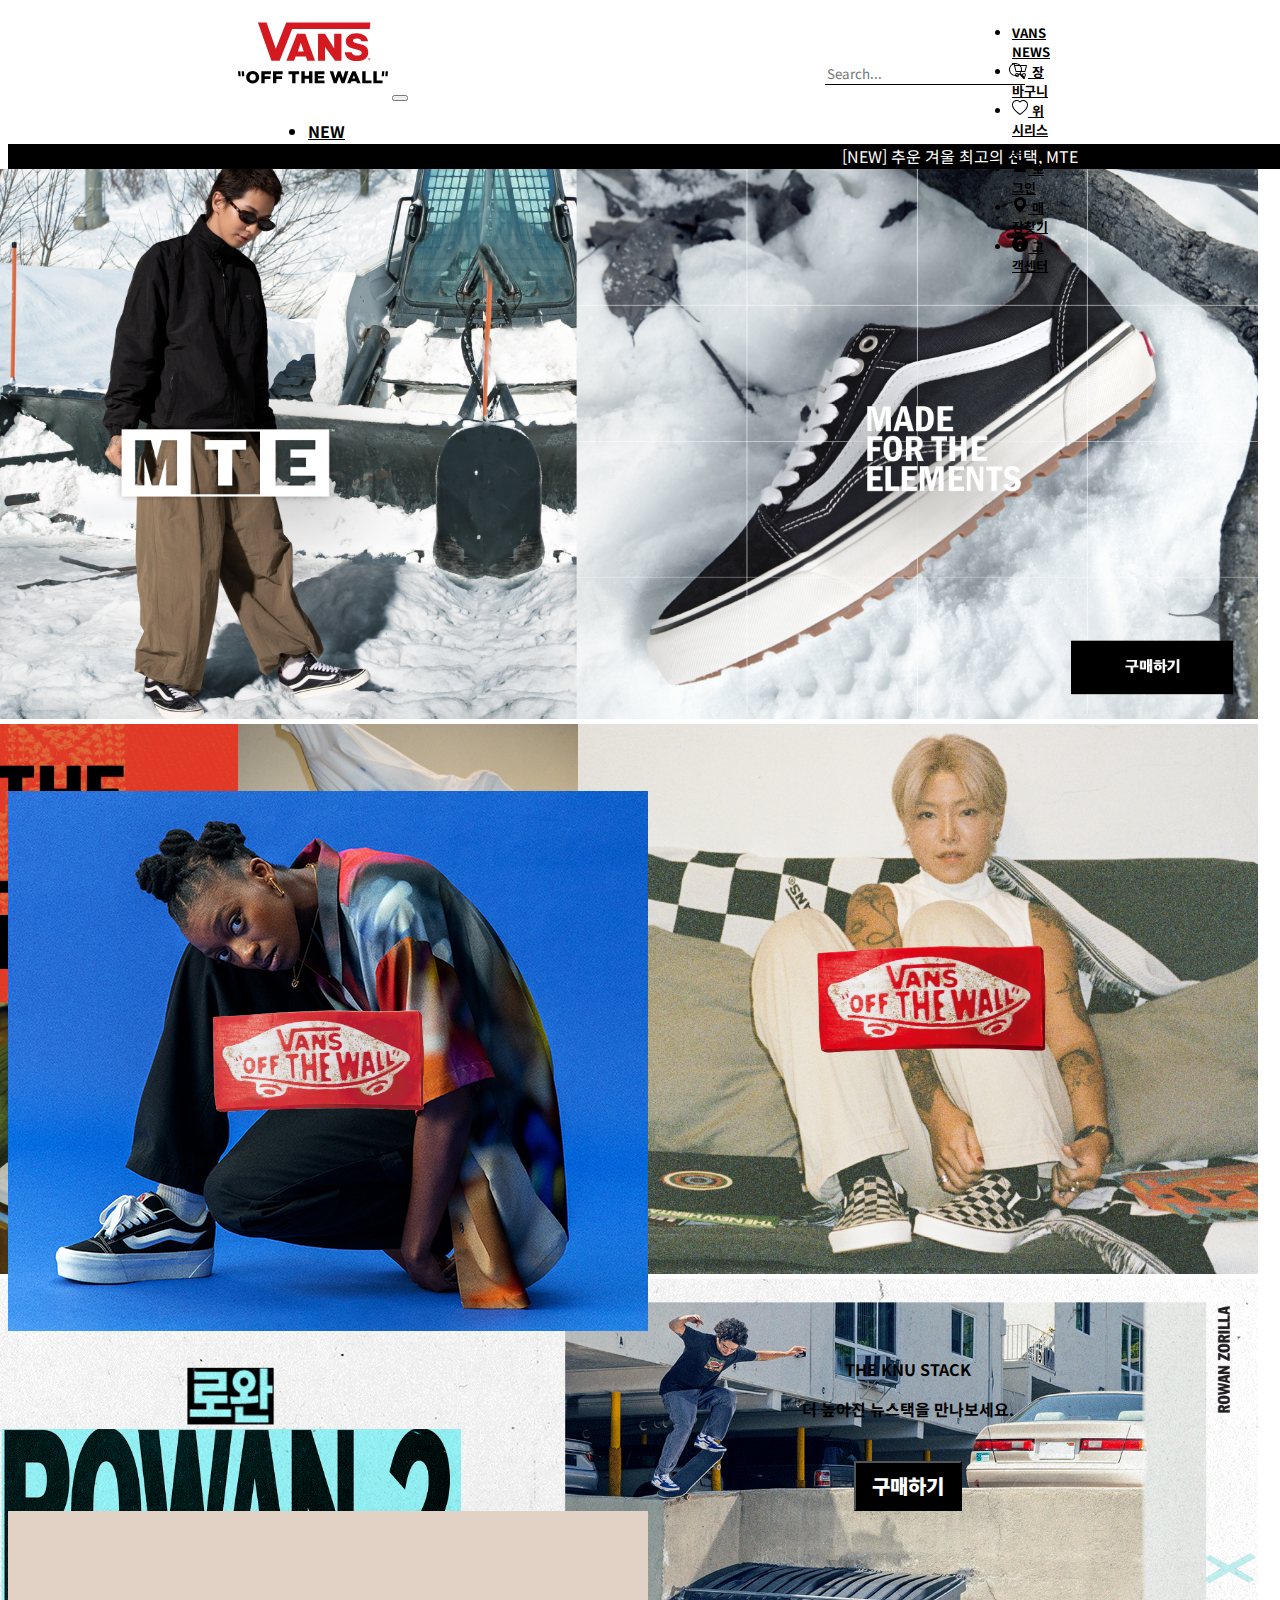
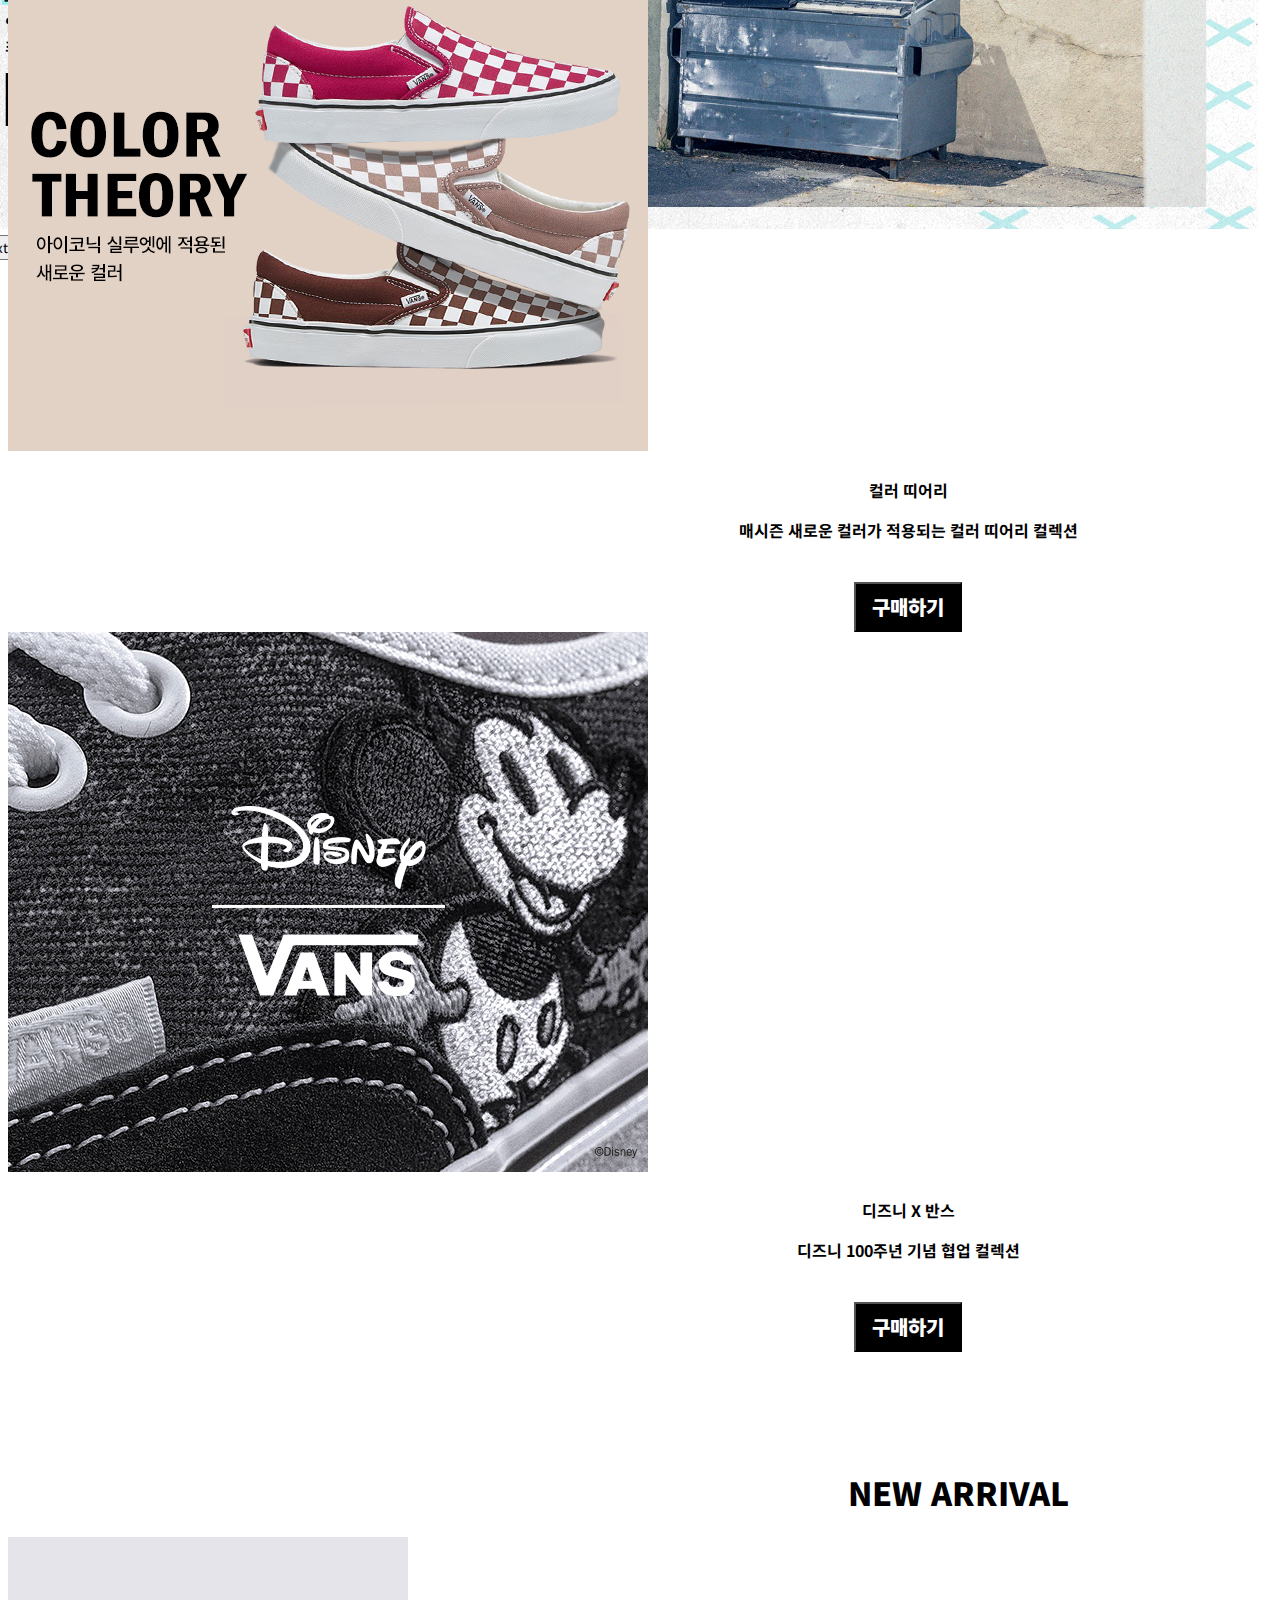
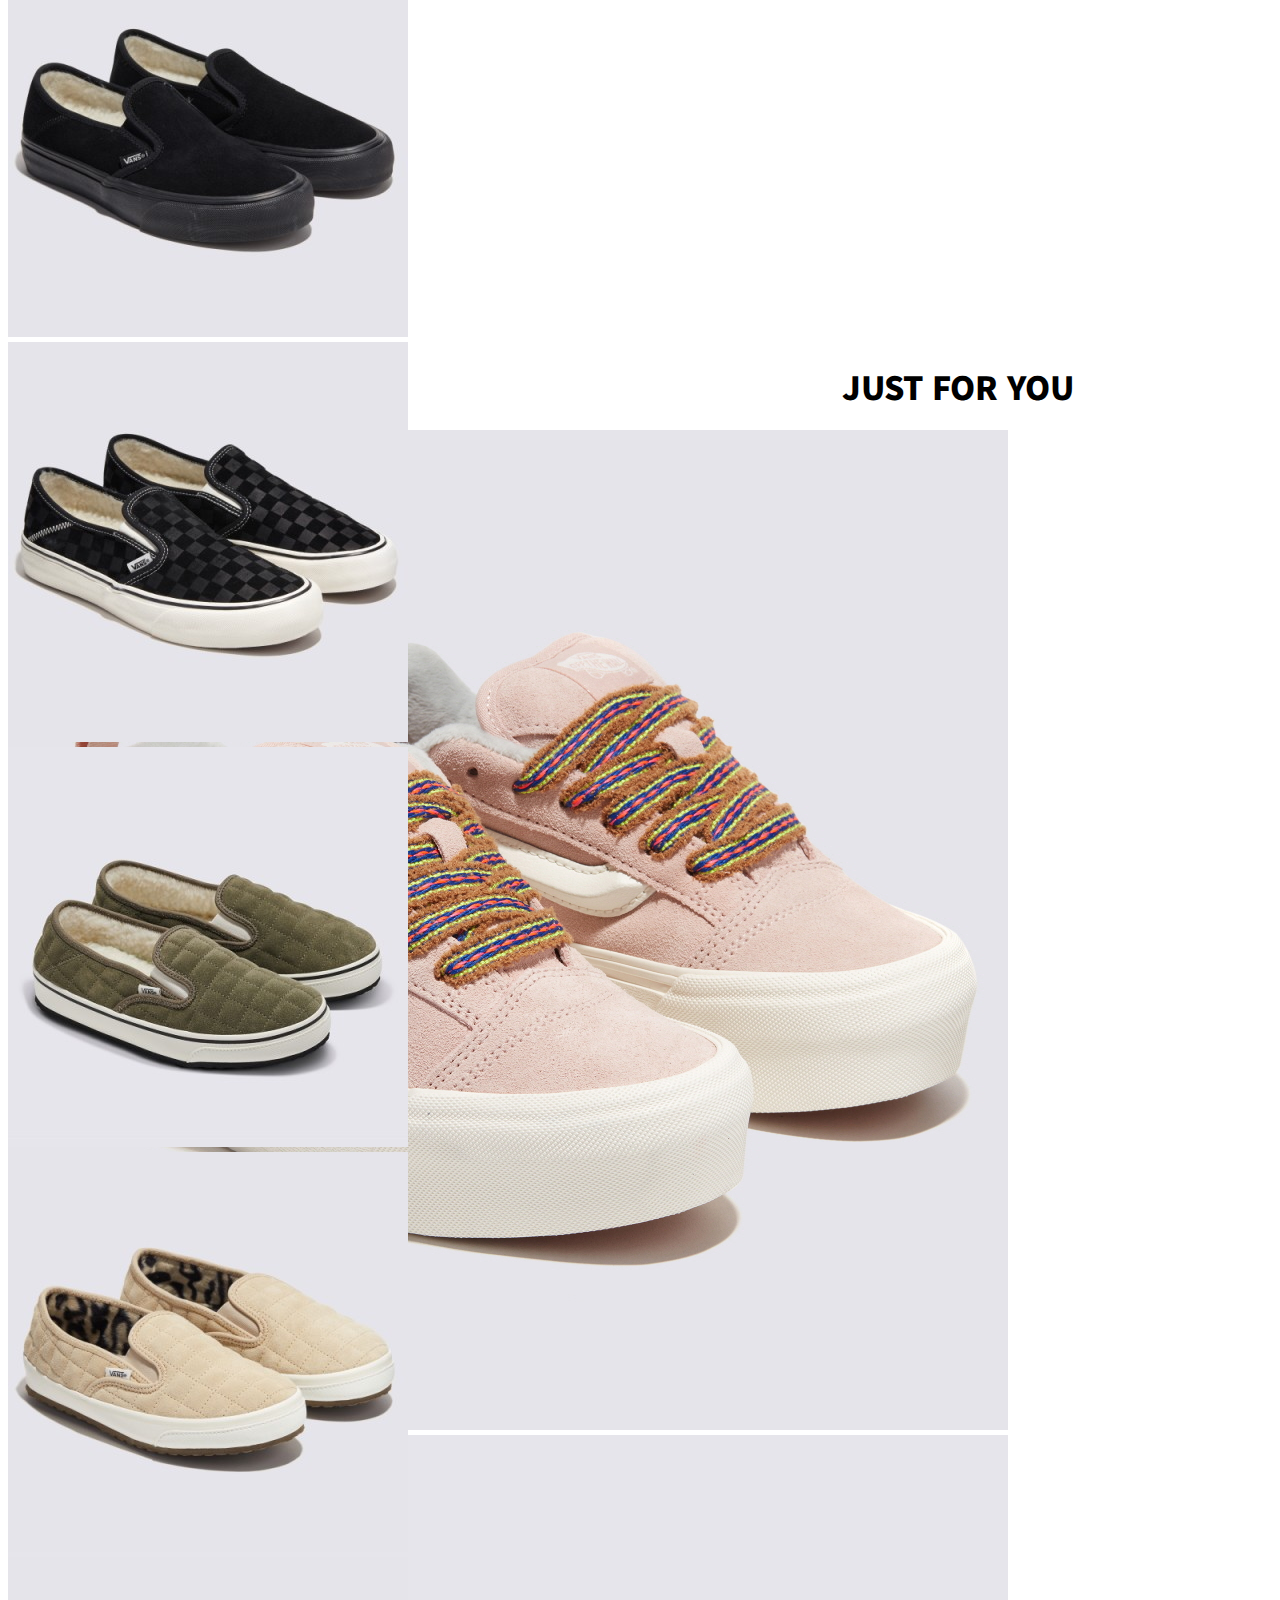
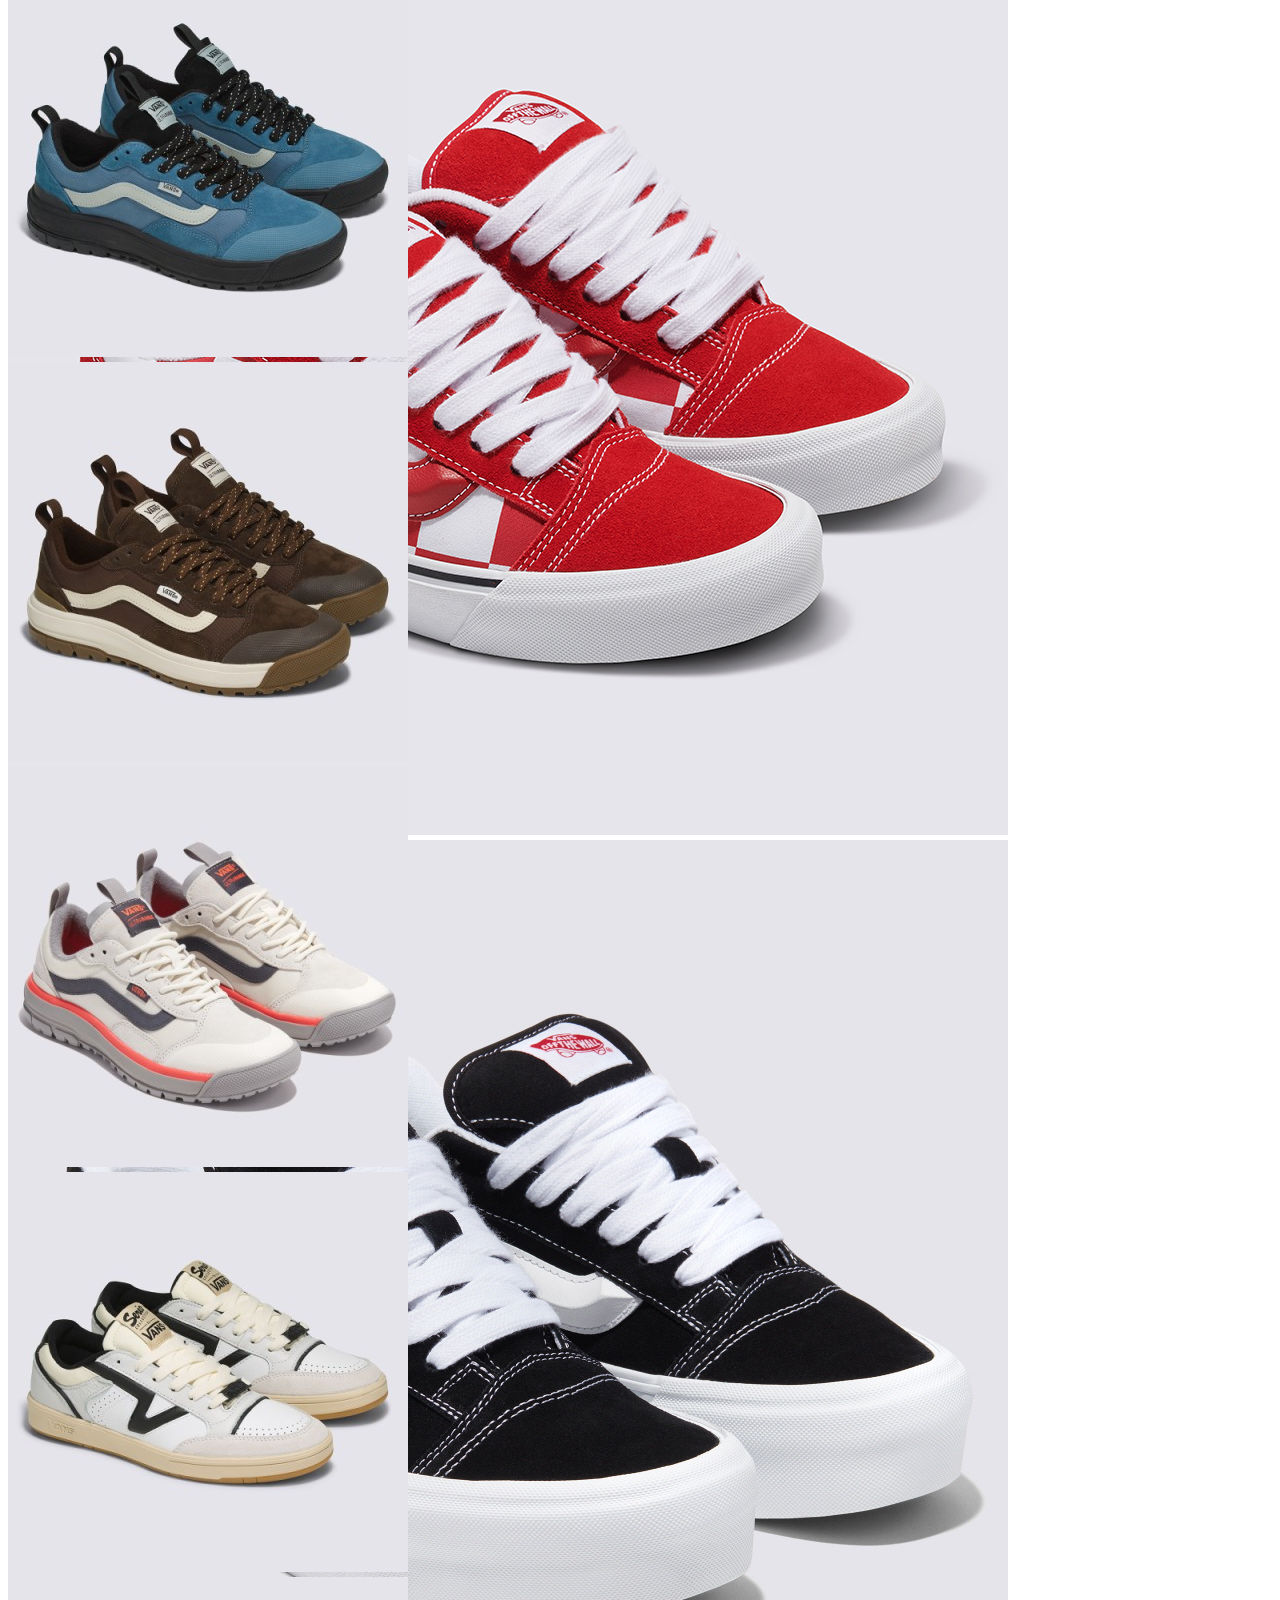
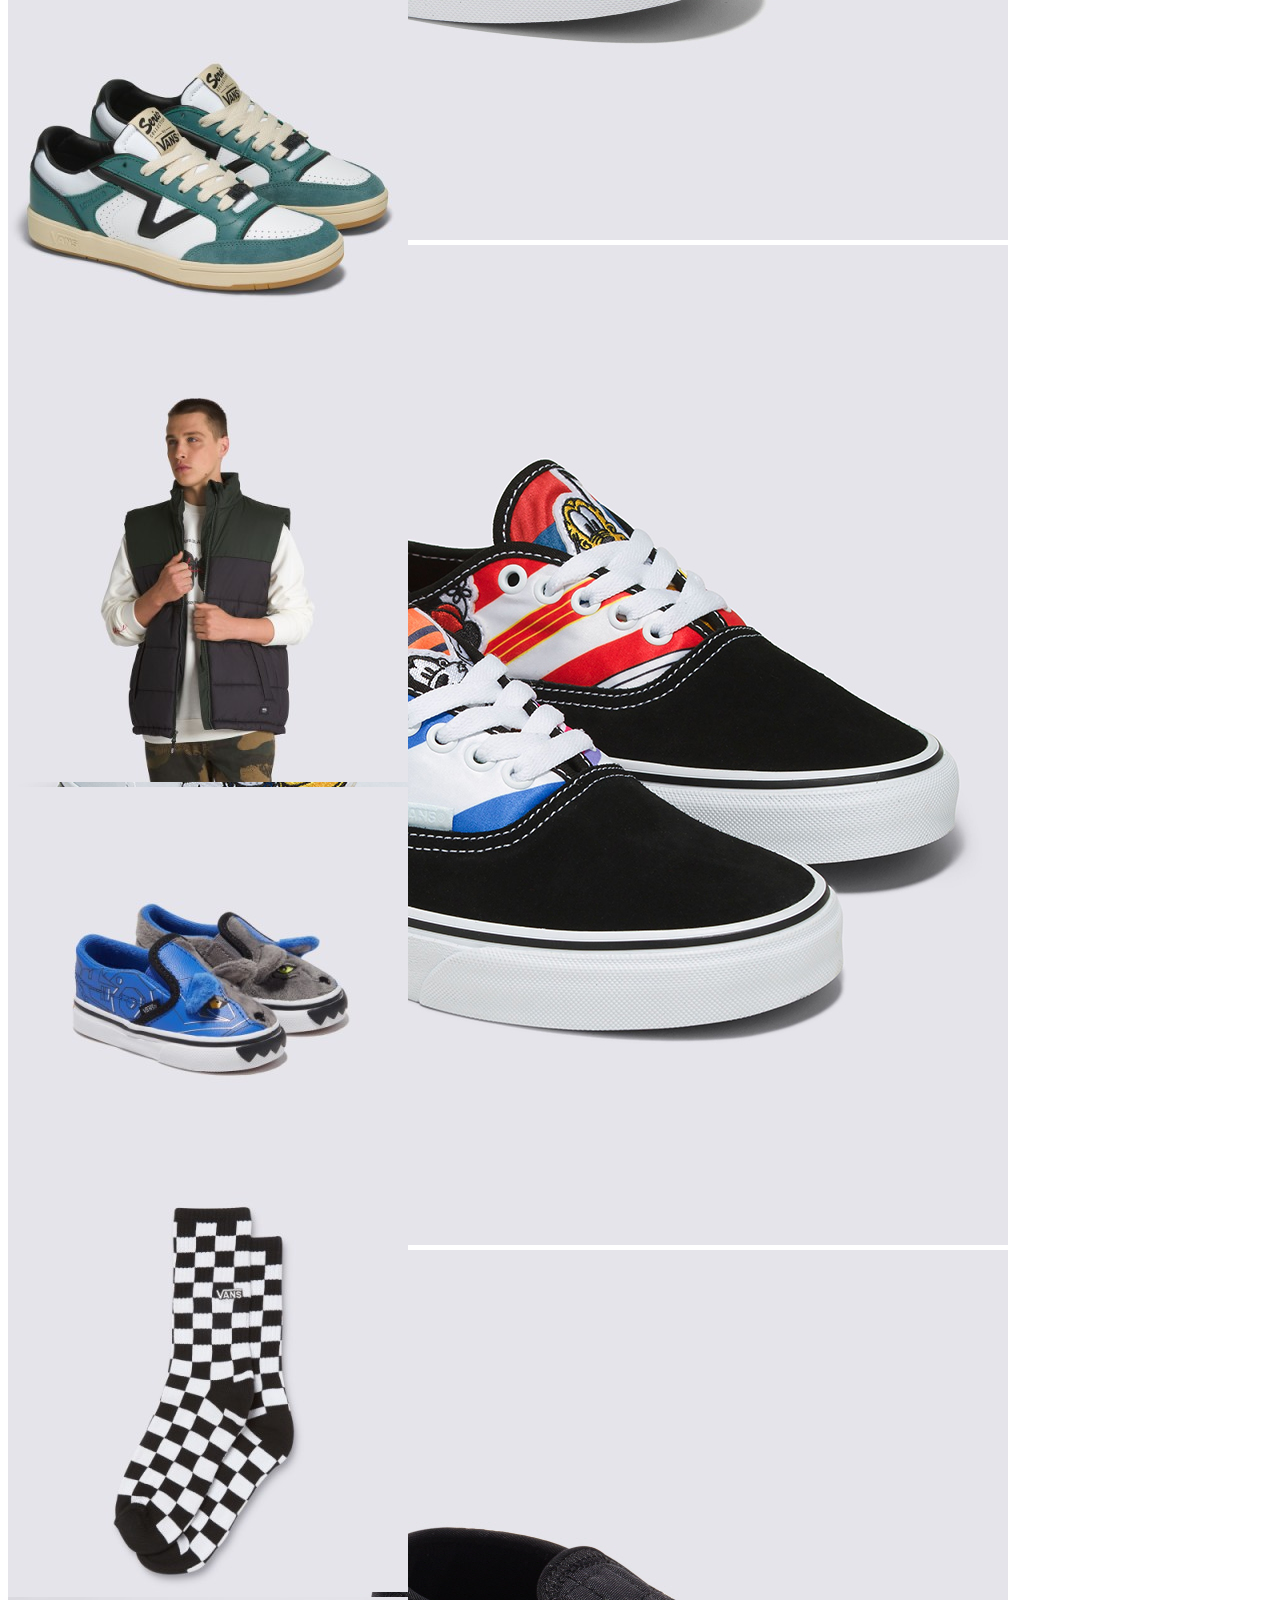
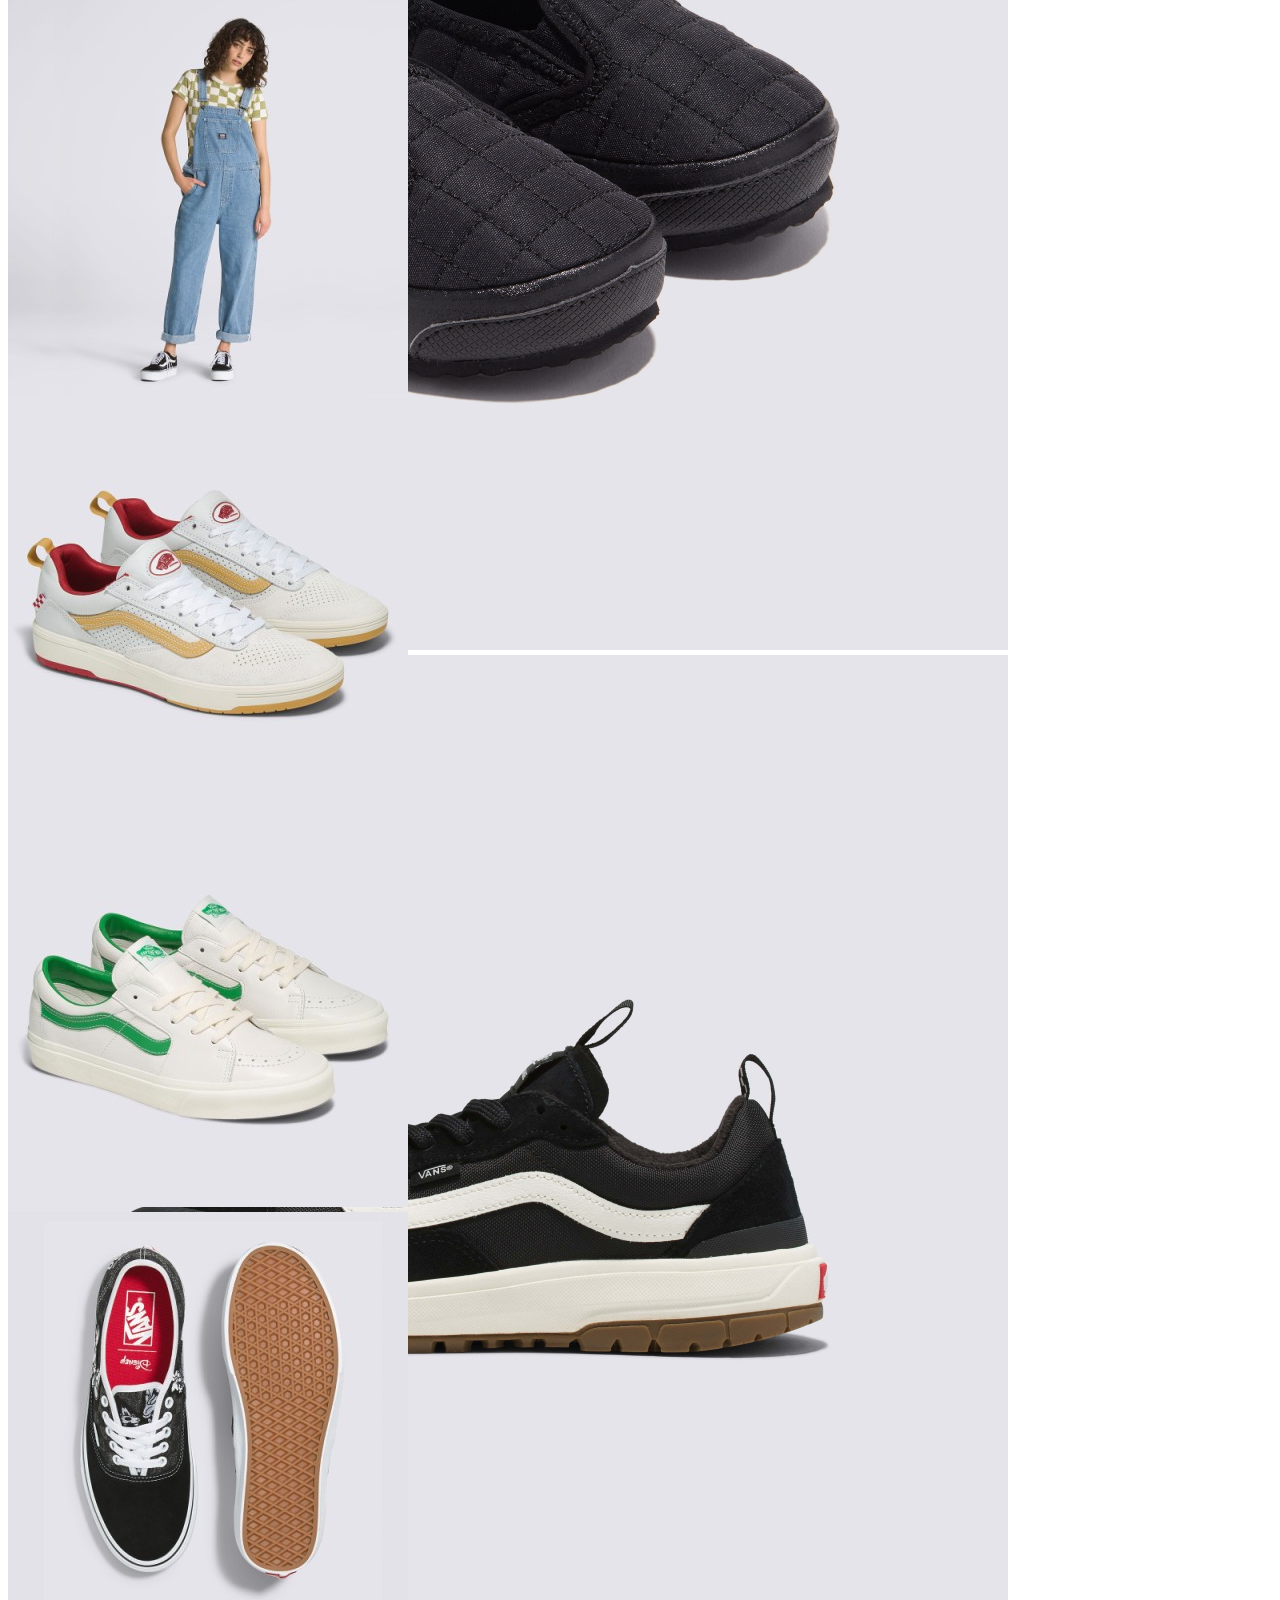
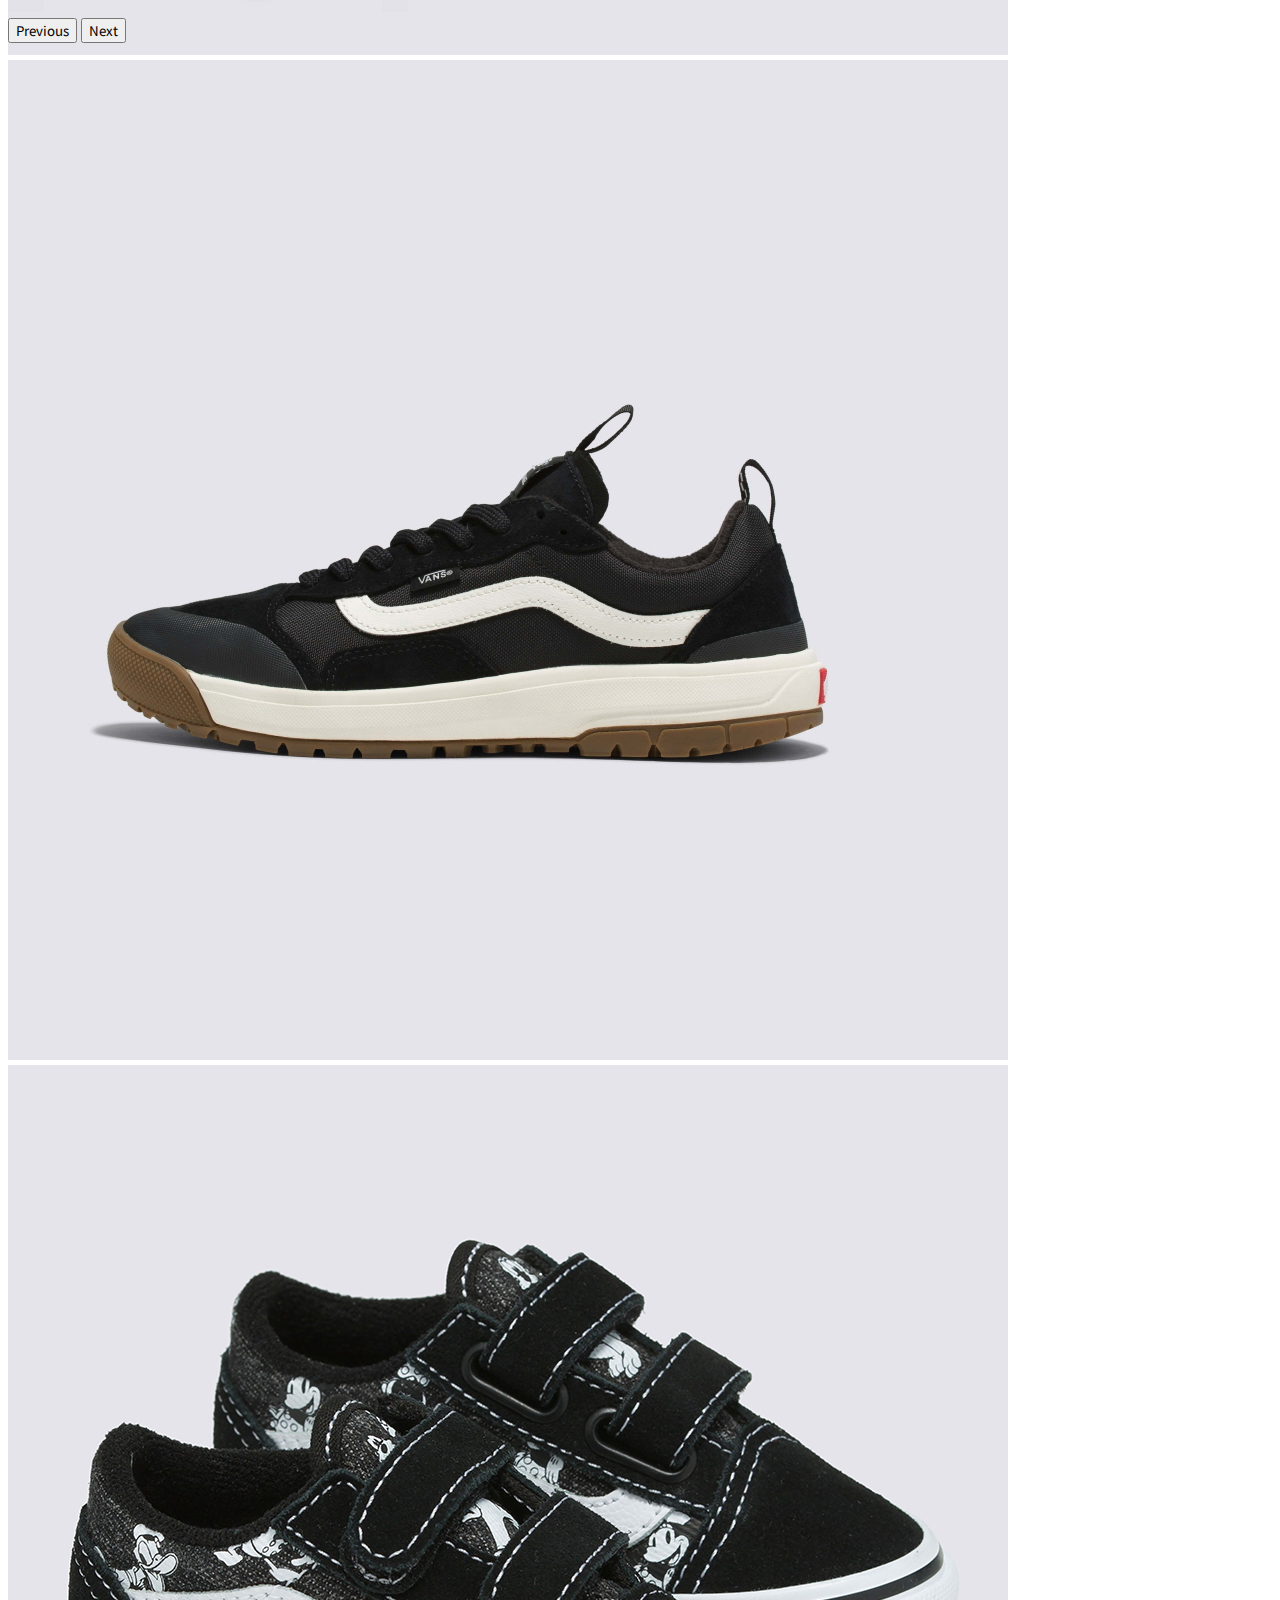
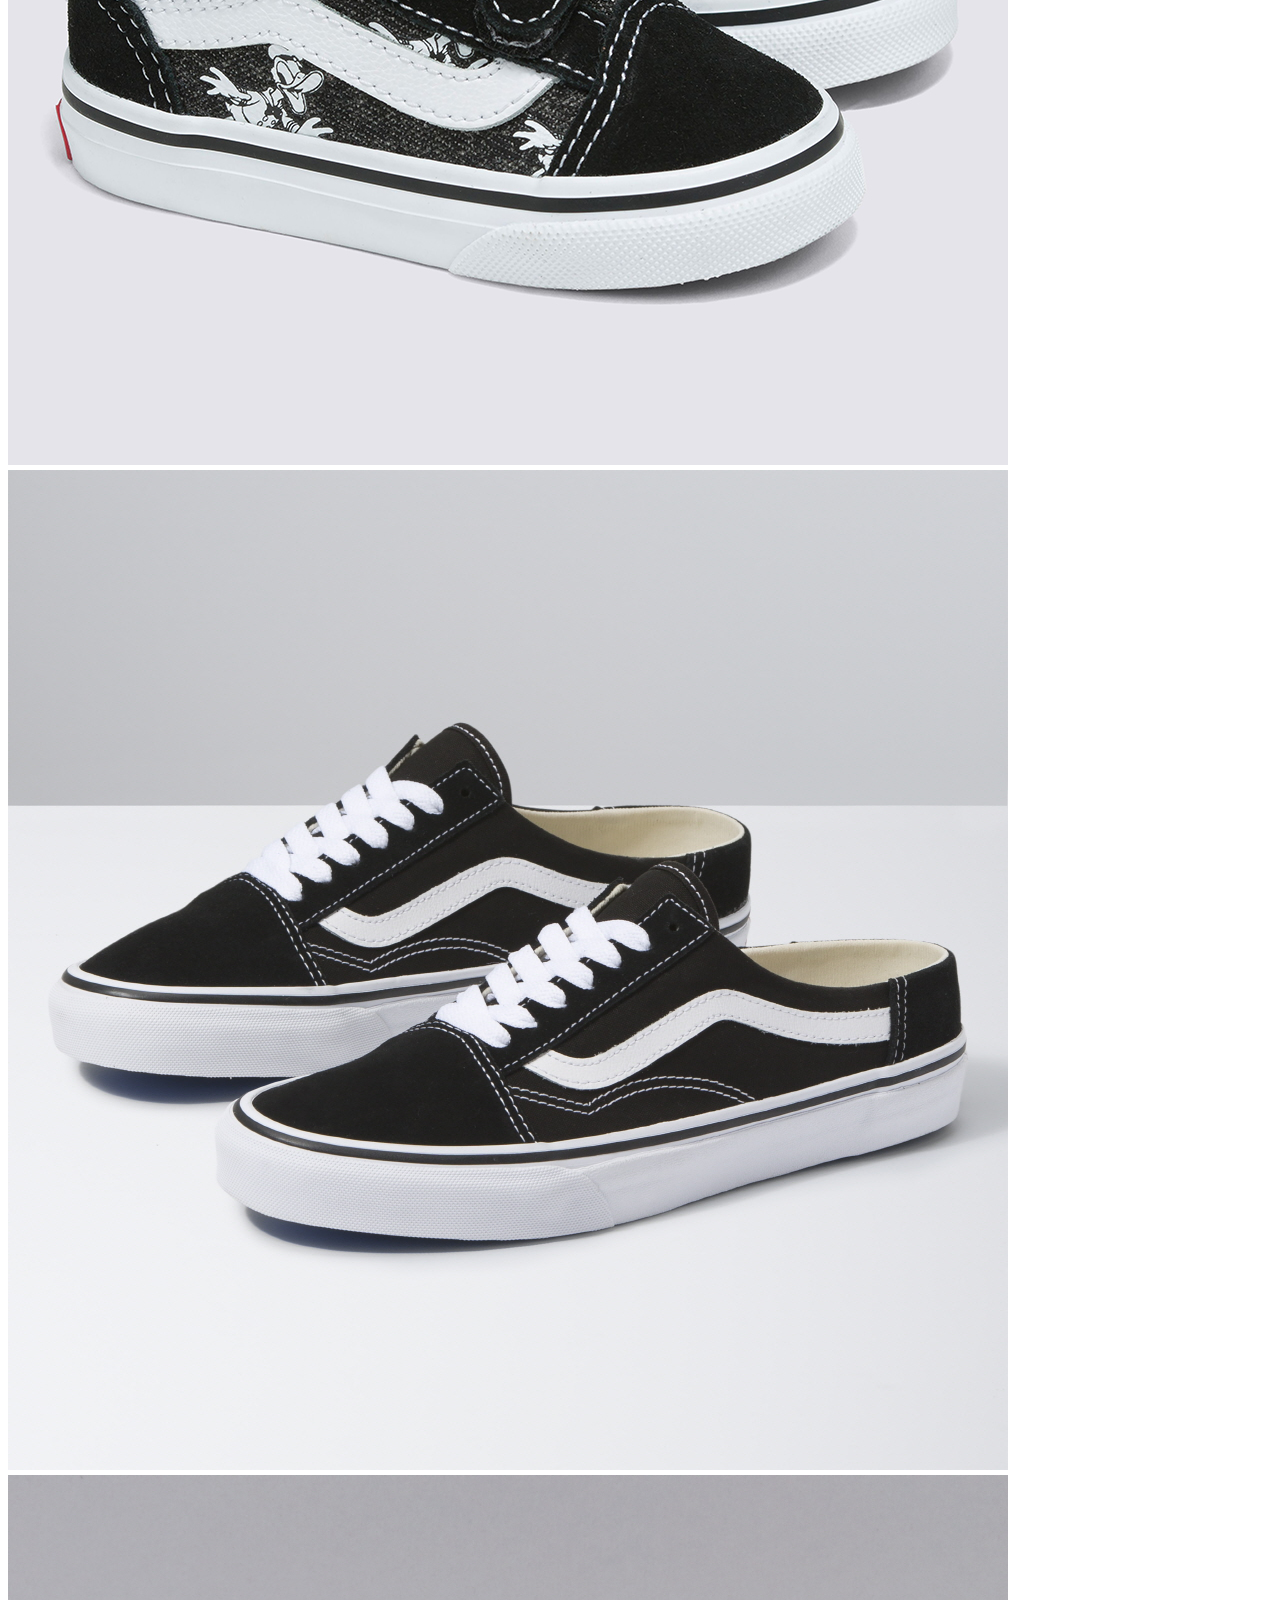
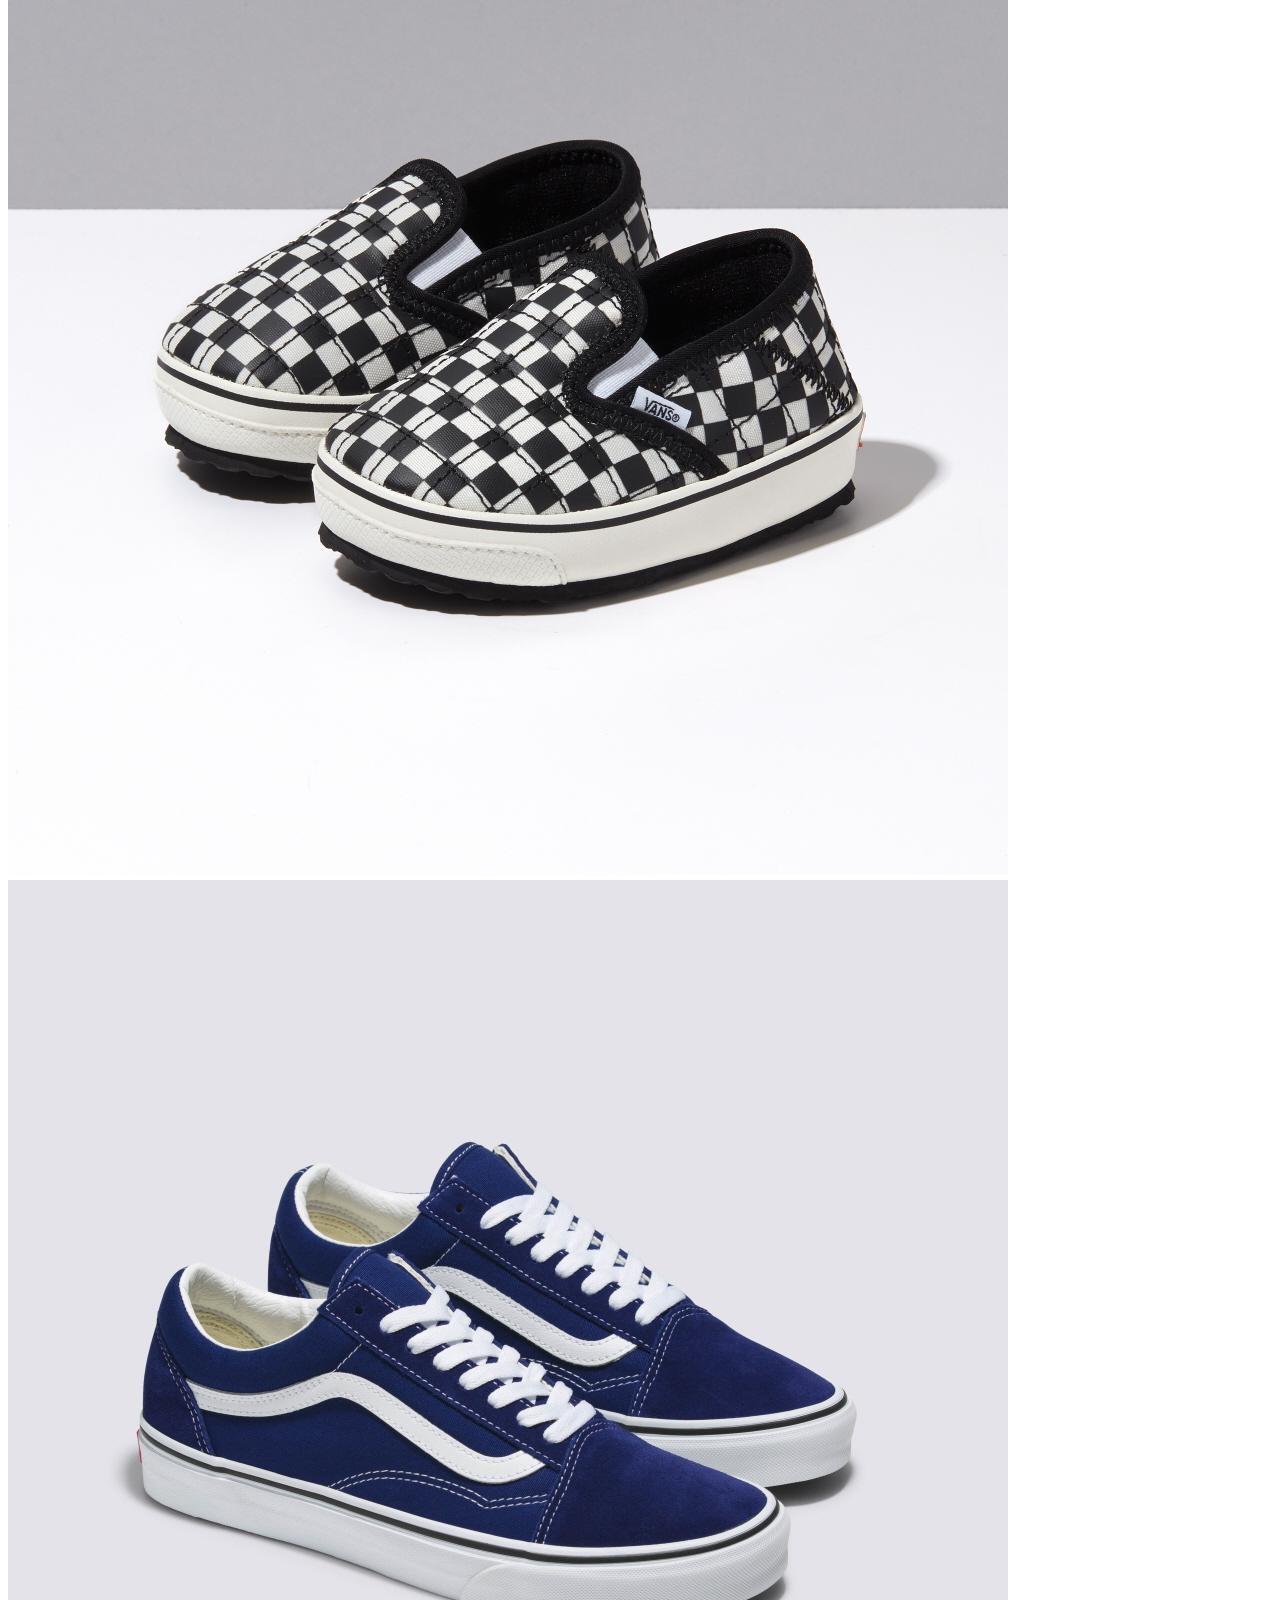
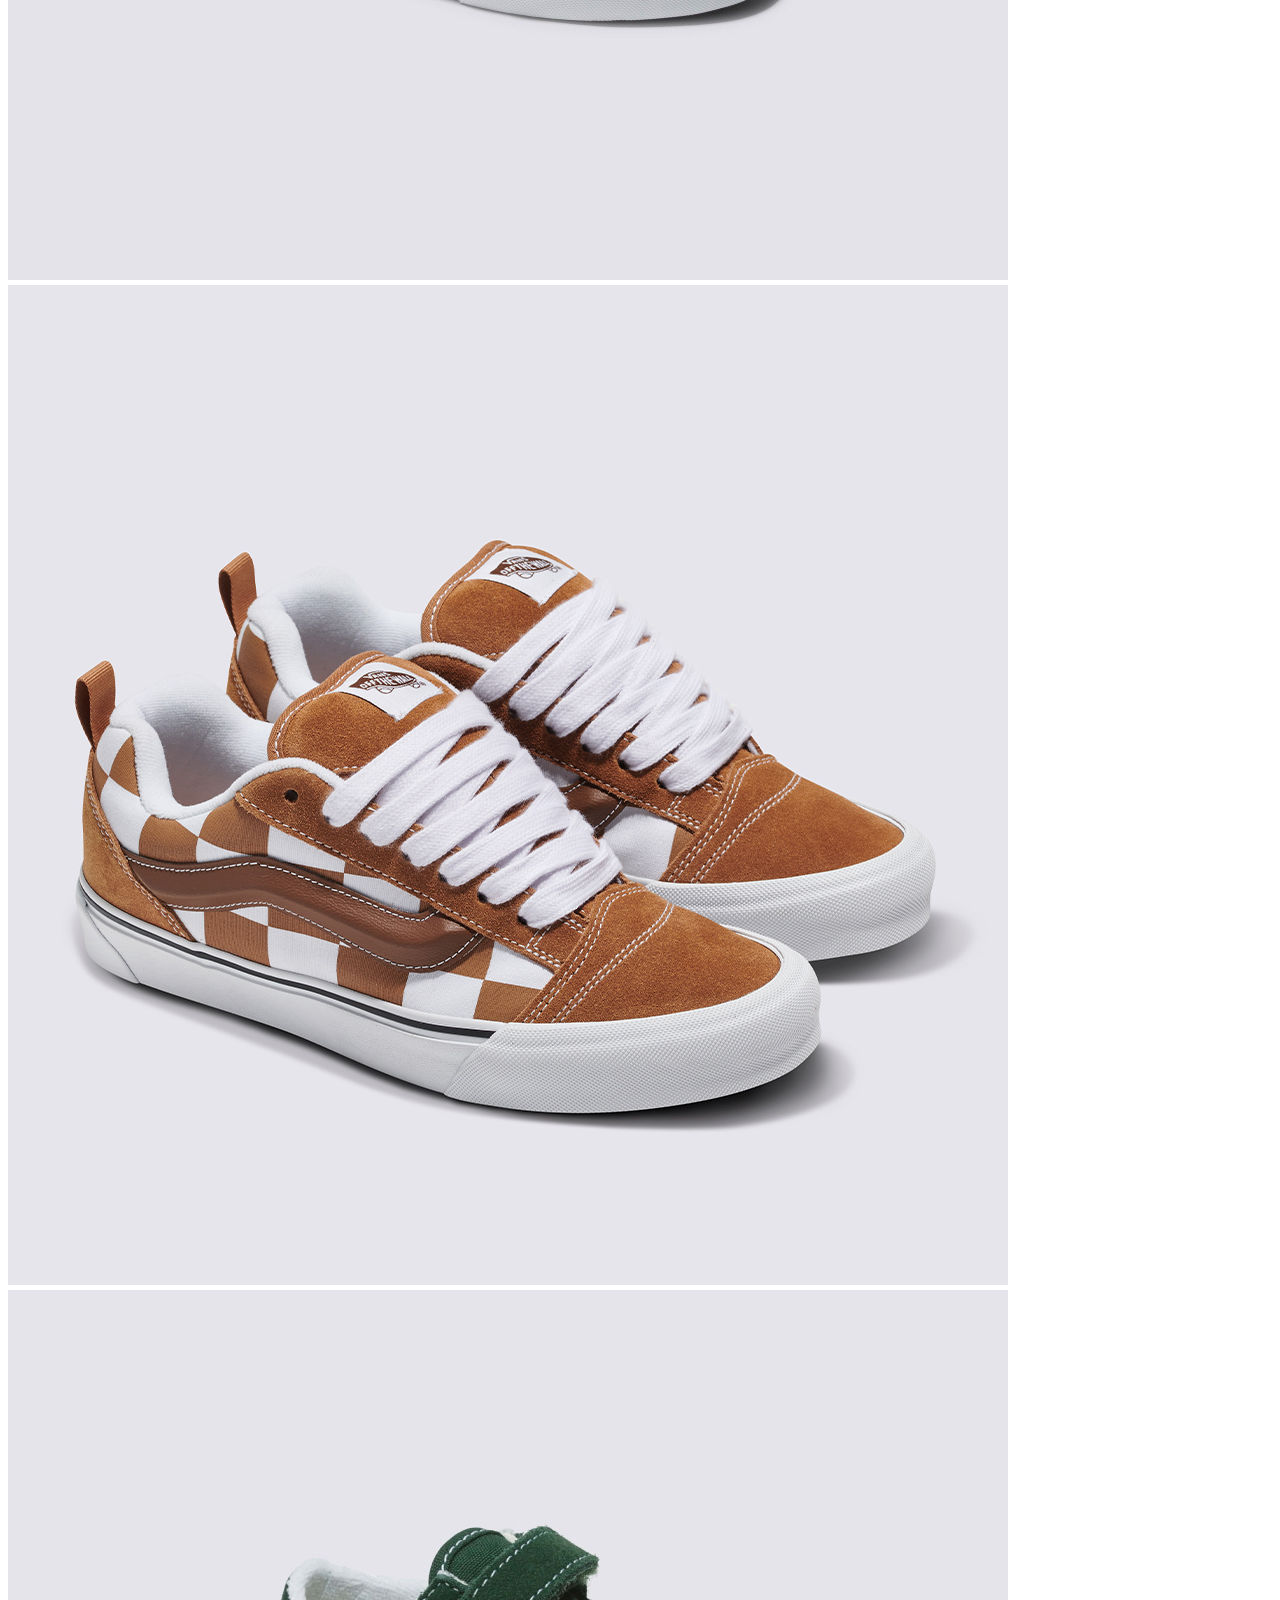
==== commit ad8bcee0: "Add files via upload" ====
--- a/index.html
+++ b/index.html
@@ -415,22 +415,6 @@
                                     </div>
                                     <div class="col-sm-3">
                                         <img src="imges/s3-12.jpg" alt="" class="img-fluid">
-                                    </div>
-                                </div>
-                            </div>
-                            <div class="carousel-item">
-                                <div class="row">
-                                    <div class="col-sm-3">
-                                        <img src="imges/s3-13.jpg" alt="" class="img-fluid">
-                                    </div>
-                                    <div class="col-sm-3">
-                                        <img src="imges/s3-14.jpg" alt="" class="img-fluid">
-                                    </div>
-                                    <div class="col-sm-3">
-                                        <img src="imges/s3-15.jpg" alt="" class="img-fluid">
-                                    </div>
-                                    <div class="col-sm-3">
-                                        <img src="imges/s3-16.jpg" alt="" class="img-fluid">
                                     </div>
                                 </div>
                             </div>
--- a/css/main-style.css
+++ b/css/main-style.css
@@ -87,23 +87,25 @@
 .bg-light {
     width: 1903px;
     height: 120px;
-    margin-left: 200px;
+    margin-left: 230px;
     background-color: white !important;
 }
 
 .navbar-expand-lg .navbar-collapse {
     margin-left: 30px;
 }
-
+.form-inline .form-control {
+    width: 180px;
+}
 .form-control {
+    width: 100px;
     border: none;
 }
-
 
 .mt-lg-0,
 .my-lg-0 {
     position: absolute;
-    right: 250px;
+    right: 255px;
     top: 60px;
 
     border-bottom: 1px solid black;
@@ -159,6 +161,12 @@
 
 .img-box img.img-hover {
     opacity: 0;
+    width: 326.25px;
+    height: 326.25px;
+
+    position: absolute;
+    top: 0px;
+    left: 14px;
 }
 
 .img-box .col-sm-3:hover img.img {
